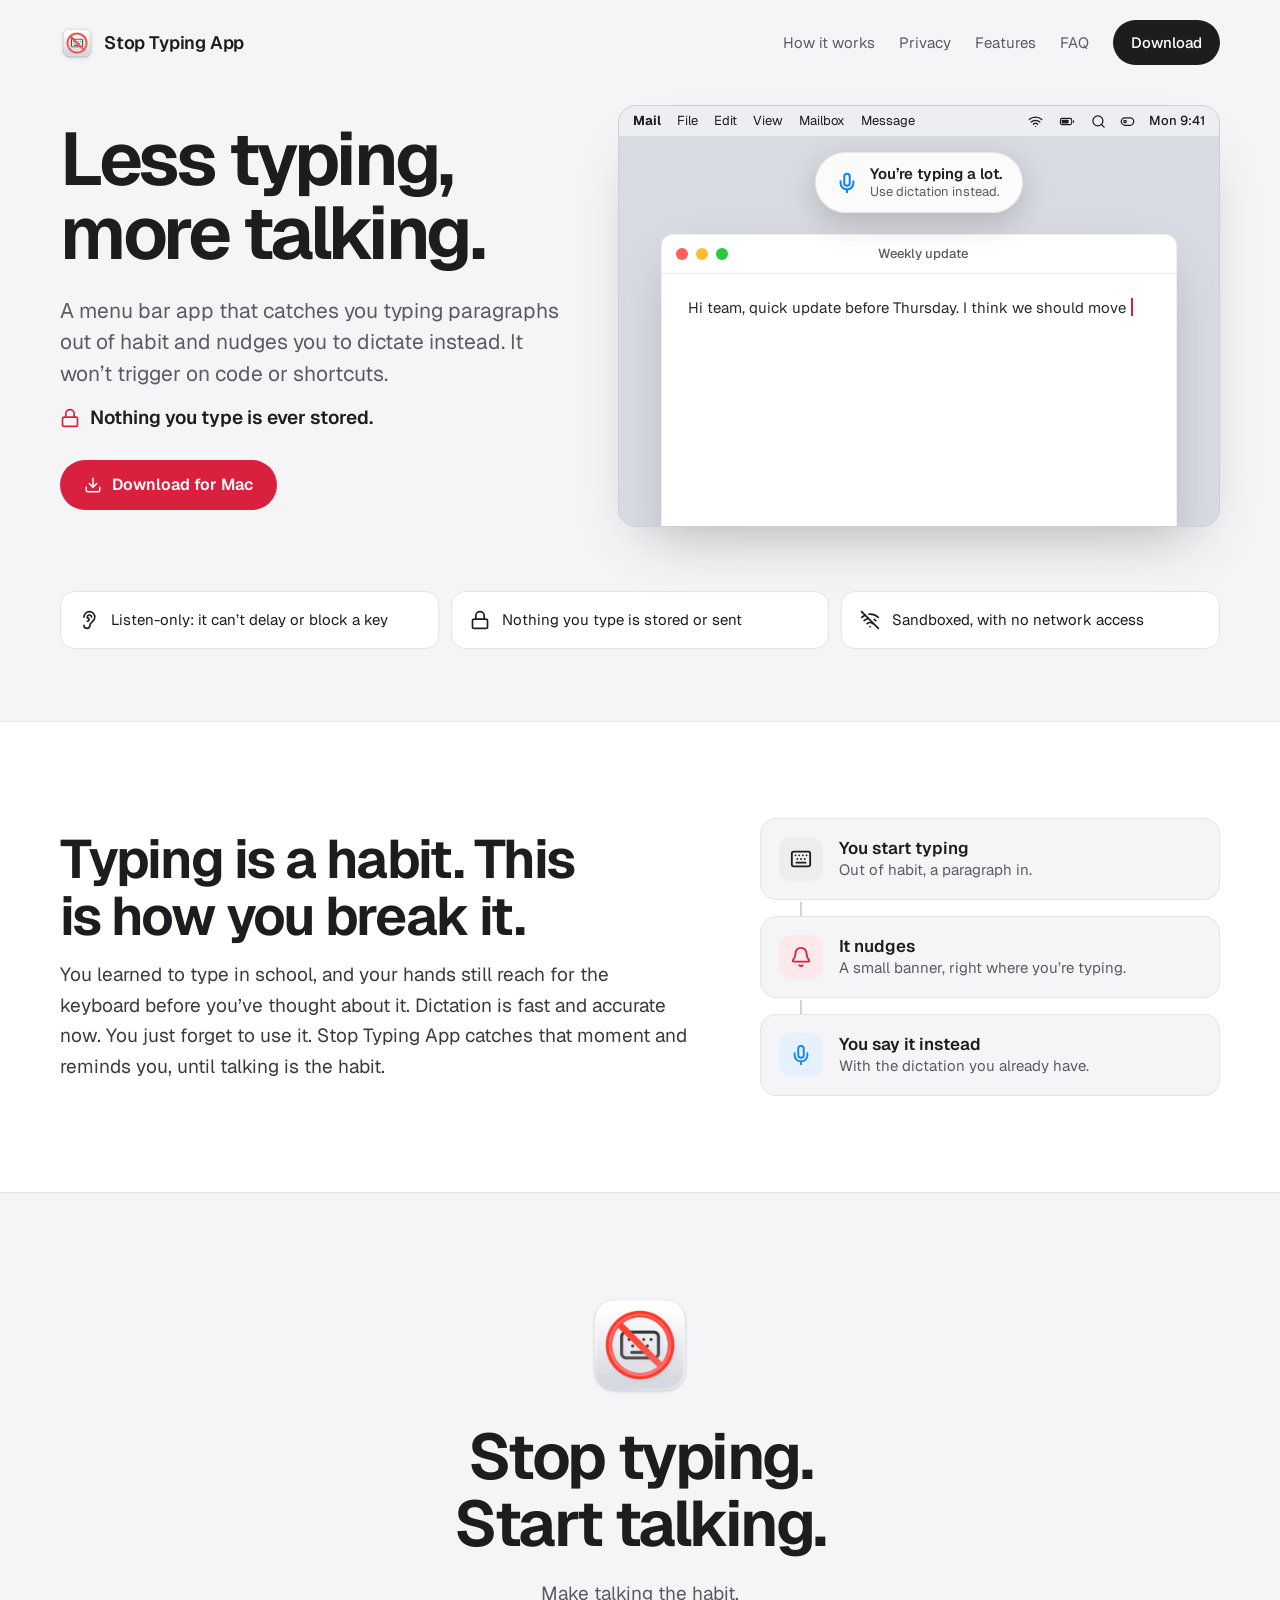
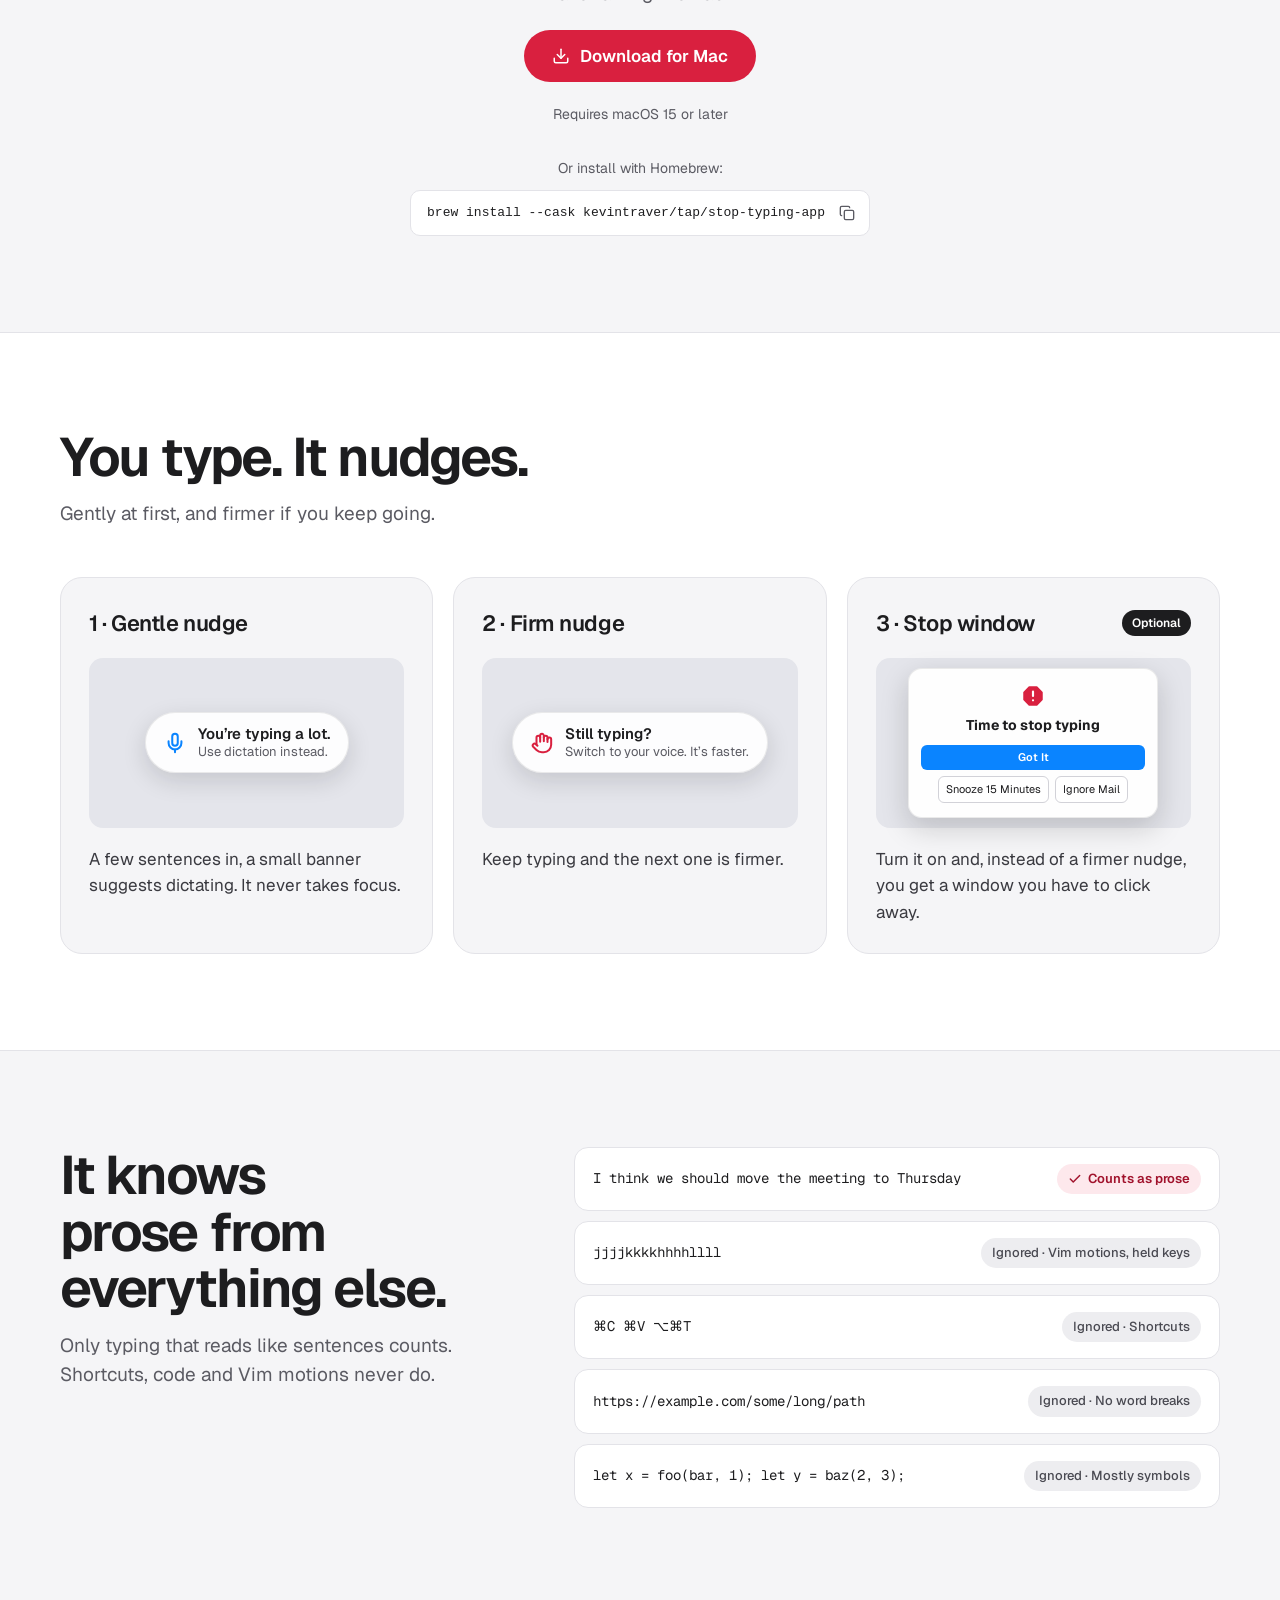
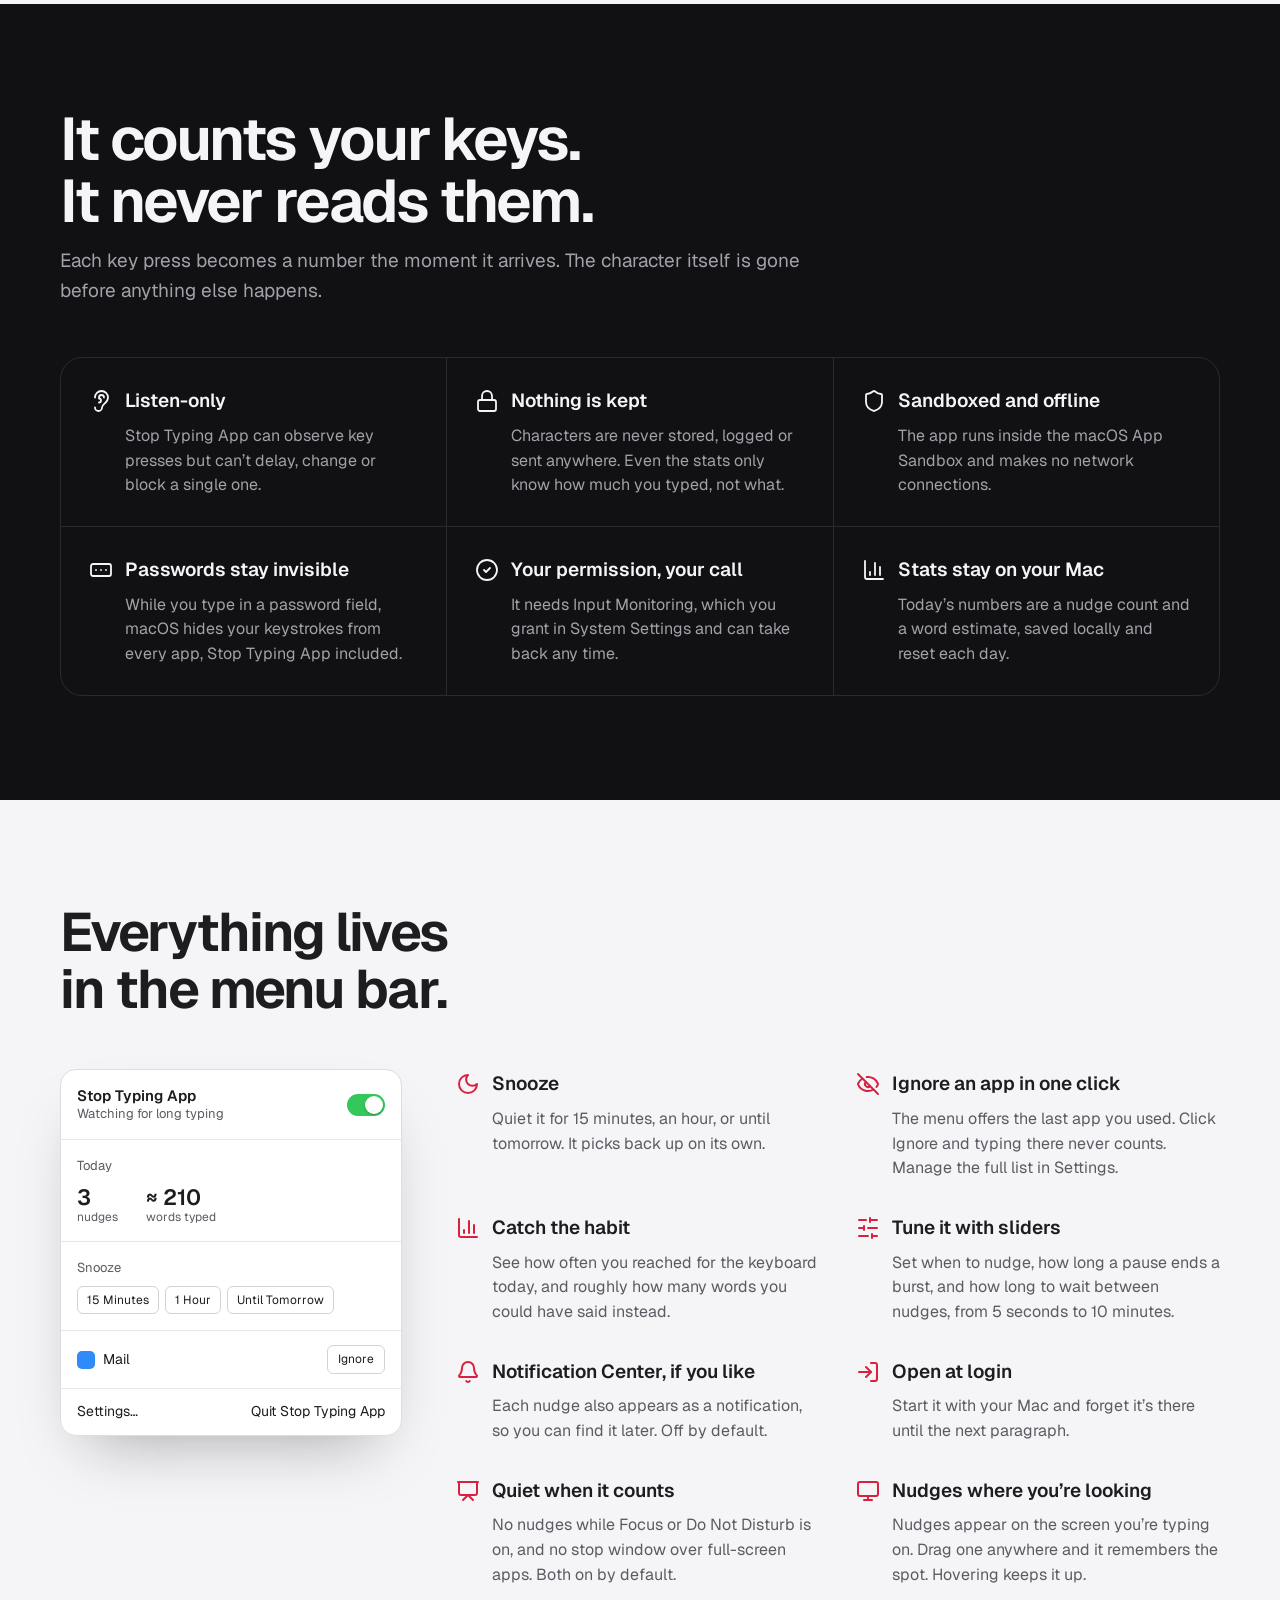
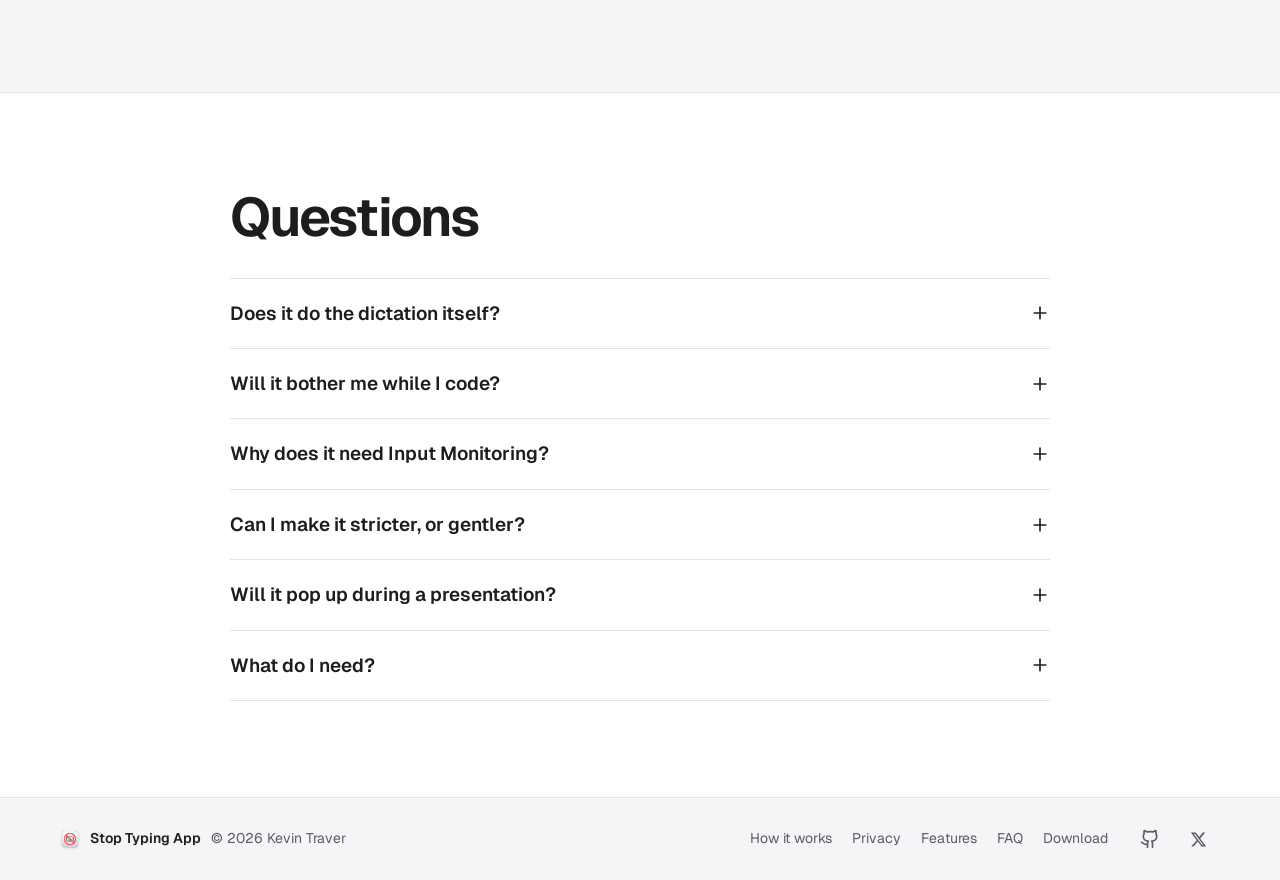
==== index.html @ 764b256e "fix: tidy the page on phones - Show only the logo and Download button in the nav on phones, instead " ====
<!doctype html>
<html lang="en">
<head>
<meta charset="utf-8">
<meta name="viewport" content="width=device-width, initial-scale=1">
<title>Stop Typing App: less typing, more talking</title>
<meta name="description" content="A Mac menu bar app that catches you typing paragraphs out of habit and nudges you to dictate instead. Nothing you type is ever stored.">
<meta name="theme-color" content="#F5F5F7">
<link rel="icon" type="image/png" href="/favicon.png">
<link rel="apple-touch-icon" href="/apple-touch-icon.png">
<meta property="og:type" content="website">
<meta property="og:title" content="Stop Typing App">
<meta property="og:description" content="Stop typing. Start talking.">
<meta name="twitter:description" content="Stop typing. Start talking.">
<meta property="og:url" content="https://www.stoptypingapp.com/">
<meta property="og:image" content="https://www.stoptypingapp.com/og-image.png">
<meta property="og:image:width" content="1200">
<meta property="og:image:height" content="630">
<meta property="og:image:alt" content="Stop Typing App: Stop typing. Start talking. A Mac menu bar app that nudges you to dictate instead.">
<meta name="twitter:card" content="summary_large_image">
<meta name="twitter:image" content="https://www.stoptypingapp.com/og-image.png">
<meta name="twitter:creator" content="@kevintraver">
<link rel="preconnect" href="https://fonts.googleapis.com">
<link rel="preconnect" href="https://fonts.gstatic.com" crossorigin="">
<link href="https://fonts.googleapis.com/css2?family=Geist:wght@400;500;600;700&amp;family=Geist+Mono:wght@400;500&amp;display=swap" rel="stylesheet">
<script>
window.va = window.va || function () { (window.vaq = window.vaq || []).push(arguments); };
</script>
<script defer src="/_vercel/insights/script.js"></script>
<script>
window.si = window.si || function () { (window.siq = window.siq || []).push(arguments); };
</script>
<script defer src="/_vercel/speed-insights/script.js"></script>
<style>
body{margin:0;background:#F5F5F7}
a{color:#1D1D1F;text-decoration:none}a:hover{color:#5B5B63}
h1,h2,h3{text-wrap:balance}
a:focus-visible,summary:focus-visible{outline:2px solid #0A84FF;outline-offset:3px;border-radius:8px}
summary{list-style:none;cursor:pointer}summary::-webkit-details-marker{display:none}
details[open] .faq-plus{transform:rotate(45deg)}
.faq-plus{transition:transform .2s ease}
@keyframes blink{0%,49%{opacity:1}50%,100%{opacity:0}}
.caret{animation:blink 1.1s step-end infinite}
.feature-list li{display:grid;grid-template-columns:24px 1fr;gap:8px 12px;align-items:center;align-content:start}.feature-list li p{grid-column:2}
.habit-steps li{position:relative}
.habit-steps li+li::before{content:"";position:absolute;left:39px;top:-15px;width:2px;height:14px;background:#D2D2D8}
@media (max-width: 600px){.nav-link,.menu-extra{display:none}}
@media (prefers-reduced-motion: reduce){.caret{animation:none}.faq-plus{transition:none}}
</style>
</head>
<body>
<div id="top" style="min-height: 100vh; background: #F5F5F7; color: #1D1D1F; font-family: 'Geist', system-ui, -apple-system, sans-serif; font-size: 17px; line-height: 1.55; -webkit-font-smoothing: antialiased">

<!-- Nav -->
<header style="max-width: 1160px; margin: 0 auto; padding: 20px 24px; display: flex; flex-wrap: wrap; align-items: center; justify-content: space-between; gap: 16px">
<a href="#top" style="display: flex; align-items: center; gap: 10px; font-weight: 600; font-size: 18px; letter-spacing: -0.01em; min-height: 44px">
<img src="/icon.png" alt="" style="width: 34px; height: 34px; filter: drop-shadow(0 0 0.5px rgba(0,0,0,0.4)) drop-shadow(0 1px 2px rgba(0,0,0,0.14))">
<span>Stop Typing App</span>
</a>
<nav aria-label="Main" style="display: flex; flex-wrap: wrap; align-items: center; gap: 4px 24px; font-size: 15px">
<a href="#how" class="nav-link" style="color: #5B5B63; padding: 10px 0">How it works</a>
<a href="#privacy" class="nav-link" style="color: #5B5B63; padding: 10px 0">Privacy</a>
<a href="#features" class="nav-link" style="color: #5B5B63; padding: 10px 0">Features</a>
<a href="#faq" class="nav-link" style="color: #5B5B63; padding: 10px 0">FAQ</a>
<a href="#download" style="background: #1D1D1F; color: #FFFFFF; padding: 11px 18px; border-radius: 999px; font-weight: 500">Download</a>
</nav>
</header>

<main>

<!-- Hero -->
<section style="max-width: 1160px; margin: 0 auto; padding: 20px 24px 40px; display: flex; flex-wrap: wrap; align-items: center; gap: 56px">
<div style="flex: 1 1 420px; min-width: 0; display: flex; flex-direction: column; gap: 24px">
<h1 style="margin: 0; font-size: clamp(46px, 5.8vw, 84px); line-height: 1; font-weight: 650; letter-spacing: -0.045em">Less typing, more talking.</h1>
<p style="margin: 0; font-size: clamp(18px, 1.7vw, 21px); line-height: 1.5; color: #5B5B63; max-width: 34em">A menu bar app that catches you typing paragraphs out of habit and nudges you to dictate instead. It won’t trigger on code or shortcuts.</p>
<p style="margin: -10px 0 0; display: flex; align-items: center; gap: 10px; font-size: clamp(17px, 1.5vw, 19px); font-weight: 600; color: #1D1D1F"><svg aria-hidden="true" width="20" height="20" viewBox="0 0 24 24" fill="none" stroke="#D9203F" stroke-width="2" stroke-linecap="round" stroke-linejoin="round" style="flex: none"><rect width="18" height="11" x="3" y="11" rx="2" ry="2"></rect><path d="M7 11V7a5 5 0 0 1 10 0v4"></path></svg>Nothing you type is ever stored.</p>
<div style="display: flex; flex-wrap: wrap; gap: 12px; padding-top: 4px">
<a href="#download" style="display: inline-flex; align-items: center; gap: 10px; min-height: 50px; padding: 0 24px; border-radius: 999px; background: #D9203F; color: #FFFFFF; font-weight: 600; font-size: 16px">
<svg aria-hidden="true" width="18" height="18" viewBox="0 0 24 24" fill="none" stroke="currentColor" stroke-width="2" stroke-linecap="round" stroke-linejoin="round"><path d="M12 15V3"></path><path d="M21 15v4a2 2 0 0 1-2 2H5a2 2 0 0 1-2-2v-4"></path><path d="m7 10 5 5 5-5"></path></svg>
Download for Mac
</a>
</div>
</div>

<figure role="img" aria-label="A Mac screen: someone is typing a long paragraph in a Mail window, and a small banner at the top of the screen says “You’re typing a lot. Use dictation instead.”" style="flex: 1 1 520px; min-width: 0; margin: 0">
<div style="position: relative; border-radius: 18px; background: #D9DBE2; border: 1px solid #CDCFD7; overflow: hidden; height: 420px; box-shadow: 0 30px 60px -30px rgba(17,17,19,0.35)">
<div style="height: 30px; background: rgba(255,255,255,0.55); display: flex; align-items: center; justify-content: space-between; gap: 16px; padding: 0 14px; color: #1D1D1F; font-size: 13px; white-space: nowrap">
<span style="display: flex; gap: 16px; min-width: 0; overflow: hidden"><span style="font-weight: 700">Mail</span><span>File</span><span>Edit</span><span class="menu-extra">View</span><span class="menu-extra">Mailbox</span><span class="menu-extra">Message</span></span>
<span style="display: flex; align-items: center; gap: 14px; flex: none">
<svg aria-hidden="true" width="15" height="15" viewBox="0 0 24 24" fill="none" stroke="currentColor" stroke-width="2" stroke-linecap="round" stroke-linejoin="round"><path d="M12 20h.01"></path><path d="M2 8.82a15 15 0 0 1 20 0"></path><path d="M5 12.859a10 10 0 0 1 14 0"></path><path d="M8.5 16.429a5 5 0 0 1 7 0"></path></svg>
<svg aria-hidden="true" width="20" height="15" viewBox="0 0 24 24" fill="none" stroke="currentColor" stroke-width="1.8" stroke-linecap="round" stroke-linejoin="round"><rect width="18" height="10" x="1.5" y="7" rx="2.5"></rect><path d="M22.5 11v2"></path><rect x="3.5" y="9" width="11" height="6" rx="1" fill="currentColor" stroke="none"></rect></svg>
<svg aria-hidden="true" width="15" height="15" viewBox="0 0 24 24" fill="none" stroke="currentColor" stroke-width="2" stroke-linecap="round" stroke-linejoin="round"><circle cx="11" cy="11" r="8"></circle><path d="m21 21-4.3-4.3"></path></svg>
<svg aria-hidden="true" width="15" height="15" viewBox="0 0 24 24" fill="none" stroke="currentColor" stroke-width="2" stroke-linecap="round" stroke-linejoin="round"><rect width="20" height="12" x="2" y="6" rx="6"></rect><circle cx="8" cy="12" r="2"></circle></svg>
<span style="font-weight: 500">Mon 9:41</span>
</span>
</div>

<div id="demo-nudge" style="position: absolute; top: 46px; left: 50%; transform: translateX(-50%); transition: opacity .35s ease, transform .35s cubic-bezier(.2,.9,.3,1.2); z-index: 2; display: flex; align-items: center; gap: 12px; padding: 12px 20px; border-radius: 999px; background: rgba(255,255,255,0.88); border: 1px solid rgba(0,0,0,0.08); box-shadow: 0 10px 30px rgba(17,17,19,0.18); white-space: nowrap">
<svg aria-hidden="true" width="22" height="22" viewBox="0 0 24 24" fill="none" stroke="#0A84FF" stroke-width="2.2" stroke-linecap="round" stroke-linejoin="round"><path d="M12 19v3"></path><path d="M19 10v2a7 7 0 0 1-14 0v-2"></path><rect x="9" y="2" width="6" height="13" rx="3"></rect></svg>
<span style="display: flex; flex-direction: column; line-height: 1.25">
<span style="font-weight: 600; font-size: 15px">You’re typing a lot.</span>
<span style="font-size: 13px; color: #5B5B63">Use dictation instead.</span>
</span>
</div>

<div id="demo-nudge-firm" style="position: absolute; top: 46px; left: 50%; transform: translateX(-50%); opacity: 0; transition: opacity .35s ease, transform .35s cubic-bezier(.2,.9,.3,1.2); z-index: 2; display: flex; align-items: center; gap: 12px; padding: 12px 20px; border-radius: 999px; background: rgba(255,255,255,0.88); border: 1px solid rgba(0,0,0,0.08); box-shadow: 0 10px 30px rgba(17,17,19,0.18); white-space: nowrap">
<svg aria-hidden="true" width="22" height="22" viewBox="0 0 24 24" fill="none" stroke="#D9203F" stroke-width="2.2" stroke-linecap="round" stroke-linejoin="round"><path d="M18 11V6a2 2 0 0 0-2-2a2 2 0 0 0-2 2"></path><path d="M14 10V4a2 2 0 0 0-2-2a2 2 0 0 0-2 2v2"></path><path d="M10 10.5V6a2 2 0 0 0-2-2a2 2 0 0 0-2 2v8"></path><path d="M18 8a2 2 0 1 1 4 0v6a8 8 0 0 1-8 8h-2c-2.8 0-4.5-.86-5.99-2.34l-3.6-3.6a2 2 0 0 1 2.83-2.82L7 15"></path></svg>
<span style="display: flex; flex-direction: column; line-height: 1.25">
<span style="font-weight: 600; font-size: 15px">Still typing?</span>
<span style="font-size: 13px; color: #5B5B63">Switch to your voice. It’s faster.</span>
</span>
</div>

<div style="position: absolute; left: 7%; right: 7%; top: 128px; bottom: -24px; background: #FFFFFF; border-radius: 12px; box-shadow: 0 20px 50px -20px rgba(17,17,19,0.35); border: 1px solid rgba(0,0,0,0.06)">
<div style="height: 38px; display: flex; align-items: center; gap: 8px; padding: 0 14px; border-bottom: 1px solid #EDEDF0">
<span style="width: 12px; height: 12px; border-radius: 50%; background: #FF5F57"></span>
<span style="width: 12px; height: 12px; border-radius: 50%; background: #FEBC2E"></span>
<span style="width: 12px; height: 12px; border-radius: 50%; background: #28C840"></span>
<span style="flex: 1; text-align: center; font-size: 13px; font-weight: 500; color: #5B5B63; margin-right: 52px">Weekly update</span>
</div>
<p style="margin: 0; padding: clamp(16px, 4vw, 22px) clamp(18px, 5vw, 26px); font-size: clamp(13px, 3.4vw, 15px); line-height: 1.65; color: #2A2A2E"><span id="demo-text">Hi team, quick update before Thursday. I think we should move the planning meeting to the afternoon so everyone in Berlin can join, and I’d like us to spend the first half hour walking through the launch checklist together. If that time doesn’t work for you, just reply here and I’ll find another slot.</span><span id="demo-caret" class="caret" style="display: inline-block; width: 2px; height: 18px; background: #D9203F; vertical-align: -3px; margin-left: 1px"></span></p>
</div>
</div>
</figure>
</section>

<!-- Trust strip -->
<section aria-label="At a glance" style="max-width: 1160px; margin: 0 auto; padding: 24px 24px 72px">
<ul style="list-style: none; margin: 0; padding: 0; display: grid; grid-template-columns: repeat(auto-fit, minmax(240px, 1fr)); gap: 12px">
<li style="display: flex; align-items: center; gap: 12px; padding: 16px 18px; background: #FFFFFF; border: 1px solid #E3E3E8; border-radius: 14px; font-size: 15px">
<svg aria-hidden="true" width="20" height="20" viewBox="0 0 24 24" fill="none" stroke="#1D1D1F" stroke-width="2" stroke-linecap="round" stroke-linejoin="round"><path d="M6 8.5a6.5 6.5 0 1 1 13 0c0 6-6 6-6 10a3.5 3.5 0 1 1-7 0"></path><path d="M15 8.5a2.5 2.5 0 0 0-5 0v1a2 2 0 1 1 0 4"></path></svg>
Listen-only: it can’t delay or block a key
</li>
<li style="display: flex; align-items: center; gap: 12px; padding: 16px 18px; background: #FFFFFF; border: 1px solid #E3E3E8; border-radius: 14px; font-size: 15px">
<svg aria-hidden="true" width="20" height="20" viewBox="0 0 24 24" fill="none" stroke="#1D1D1F" stroke-width="2" stroke-linecap="round" stroke-linejoin="round"><rect width="18" height="11" x="3" y="11" rx="2" ry="2"></rect><path d="M7 11V7a5 5 0 0 1 10 0v4"></path></svg>
Nothing you type is stored or sent
</li>
<li style="display: flex; align-items: center; gap: 12px; padding: 16px 18px; background: #FFFFFF; border: 1px solid #E3E3E8; border-radius: 14px; font-size: 15px">
<svg aria-hidden="true" width="20" height="20" viewBox="0 0 24 24" fill="none" stroke="#1D1D1F" stroke-width="2" stroke-linecap="round" stroke-linejoin="round"><path d="M12 20h.01"></path><path d="M8.5 16.429a5 5 0 0 1 7 0"></path><path d="M5 12.859a10 10 0 0 1 5.17-2.69"></path><path d="M19 12.859a10 10 0 0 0-2.007-1.523"></path><path d="M2 8.82a15 15 0 0 1 4.177-2.643"></path><path d="M22 8.82a15 15 0 0 0-11.288-3.764"></path><path d="m2 2 20 20"></path></svg>
Sandboxed, with no network access
</li>
</ul>
</section>

<!-- Why -->
<section aria-labelledby="why-title" style="background: #FFFFFF; border-top: 1px solid #E3E3E8; border-bottom: 1px solid #E3E3E8">
<div style="max-width: 1160px; margin: 0 auto; padding: clamp(64px, 10vw, 96px) 24px; display: flex; flex-wrap: wrap; align-items: center; gap: 48px 72px">
<div style="flex: 1 1 420px; min-width: 0; display: flex; flex-direction: column; gap: 16px">
<h2 id="why-title" style="margin: 0; font-size: clamp(34px, 4.4vw, 54px); line-height: 1.05; font-weight: 650; letter-spacing: -0.035em">Typing is a habit. This is how you break it.</h2>
<p style="margin: 0; font-size: 19px; line-height: 1.6; color: #3A3A40">You learned to type in school, and your hands still reach for the keyboard before you’ve thought about it. Dictation is fast and accurate now. You just forget to use it. Stop Typing App catches that moment and reminds you, until talking is the habit.</p>
</div>
<ol class="habit-steps" style="flex: 1 1 360px; min-width: 0; max-width: 460px; list-style: none; margin: 0; padding: 0; display: flex; flex-direction: column; gap: 16px">
<li style="display: flex; align-items: center; gap: 16px; padding: 18px; background: #F5F5F7; border: 1px solid #E3E3E8; border-radius: 16px">
<span style="flex: none; width: 44px; height: 44px; border-radius: 12px; background: #EDEDF0; display: flex; align-items: center; justify-content: center"><svg aria-hidden="true" width="22" height="22" viewBox="0 0 24 24" fill="none" stroke="#1D1D1F" stroke-width="2" stroke-linecap="round" stroke-linejoin="round"><rect width="20" height="16" x="2" y="4" rx="2"></rect><path d="M6 8h.01"></path><path d="M10 8h.01"></path><path d="M14 8h.01"></path><path d="M18 8h.01"></path><path d="M8 12h.01"></path><path d="M12 12h.01"></path><path d="M16 12h.01"></path><path d="M7 16h10"></path></svg></span>
<span style="display: flex; flex-direction: column; line-height: 1.35"><span style="font-weight: 600; font-size: 17px">You start typing</span><span style="font-size: 15px; color: #5B5B63">Out of habit, a paragraph in.</span></span>
</li>
<li style="display: flex; align-items: center; gap: 16px; padding: 18px; background: #F5F5F7; border: 1px solid #E3E3E8; border-radius: 16px">
<span style="flex: none; width: 44px; height: 44px; border-radius: 12px; background: #FDE8EC; display: flex; align-items: center; justify-content: center"><svg aria-hidden="true" width="22" height="22" viewBox="0 0 24 24" fill="none" stroke="#D9203F" stroke-width="2" stroke-linecap="round" stroke-linejoin="round"><path d="M10.268 21a2 2 0 0 0 3.464 0"></path><path d="M3.262 15.326A1 1 0 0 0 4 17h16a1 1 0 0 0 .74-1.673C19.41 13.956 18 12.499 18 8A6 6 0 0 0 6 8c0 4.499-1.411 5.956-2.738 7.326"></path></svg></span>
<span style="display: flex; flex-direction: column; line-height: 1.35"><span style="font-weight: 600; font-size: 17px">It nudges</span><span style="font-size: 15px; color: #5B5B63">A small banner, right where you’re typing.</span></span>
</li>
<li style="display: flex; align-items: center; gap: 16px; padding: 18px; background: #F5F5F7; border: 1px solid #E3E3E8; border-radius: 16px">
<span style="flex: none; width: 44px; height: 44px; border-radius: 12px; background: #E5F1FF; display: flex; align-items: center; justify-content: center"><svg aria-hidden="true" width="22" height="22" viewBox="0 0 24 24" fill="none" stroke="#0A84FF" stroke-width="2" stroke-linecap="round" stroke-linejoin="round"><path d="M12 19v3"></path><path d="M19 10v2a7 7 0 0 1-14 0v-2"></path><rect x="9" y="2" width="6" height="13" rx="3"></rect></svg></span>
<span style="display: flex; flex-direction: column; line-height: 1.35"><span style="font-weight: 600; font-size: 17px">You say it instead</span><span style="font-size: 15px; color: #5B5B63">With the dictation you already have.</span></span>
</li>
</ol>
</div>
</section>

<!-- Download -->
<section id="download" style="max-width: 1160px; margin: 0 auto; padding: clamp(64px, 10vw, 96px) 24px; display: flex; flex-direction: column; align-items: center; gap: 22px; text-align: center">
<img src="/icon.png" alt="Stop Typing App icon" style="width: 112px; height: 112px">
<h2 style="margin: 0; font-size: clamp(40px, 5vw, 64px); line-height: 1.05; font-weight: 650; letter-spacing: -0.04em">Stop typing.<br>Start talking.</h2>
<p style="margin: 0; font-size: 19px; color: #5B5B63">Make talking the habit.</p>
<a href="https://github.com/kevintraver/stop-typing-app/releases/latest/download/StopTypingApp-latest.dmg" style="display: inline-flex; align-items: center; gap: 10px; min-height: 52px; padding: 0 28px; border-radius: 999px; background: #D9203F; color: #FFFFFF; font-weight: 600; font-size: 17px">
<svg aria-hidden="true" width="18" height="18" viewBox="0 0 24 24" fill="none" stroke="currentColor" stroke-width="2" stroke-linecap="round" stroke-linejoin="round"><path d="M12 15V3"></path><path d="M21 15v4a2 2 0 0 1-2 2H5a2 2 0 0 1-2-2v-4"></path><path d="m7 10 5 5 5-5"></path></svg>
Download for Mac
</a>
<p style="margin: 0; font-size: 14px; color: #5B5B63">Requires macOS 15 or later</p>
<div style="display: flex; flex-direction: column; align-items: center; gap: 10px; padding-top: 10px; max-width: 100%">
<p style="margin: 0; font-size: 14px; color: #5B5B63">Or install with Homebrew:</p>
<div style="display: inline-flex; align-items: center; gap: 4px; max-width: 100%; padding: 4px 4px 4px 16px; border: 1px solid #E3E3E8; border-radius: 10px; background: #FFFFFF">
<code id="brew-command" style="font-family: ui-monospace, SFMono-Regular, Menlo, monospace; font-size: 13px; color: #1D1D1F; text-align: left; user-select: all; overflow-wrap: anywhere">brew install --cask kevintraver/tap/stop-typing-app</code>
<button type="button" id="brew-copy" aria-label="Copy Homebrew command" style="flex: none; display: inline-flex; align-items: center; justify-content: center; width: 36px; height: 36px; border: 0; border-radius: 7px; background: transparent; color: #5B5B63; cursor: pointer">
<svg data-icon="copy" aria-hidden="true" width="16" height="16" viewBox="0 0 24 24" fill="none" stroke="currentColor" stroke-width="2" stroke-linecap="round" stroke-linejoin="round"><rect width="14" height="14" x="8" y="8" rx="2" ry="2"></rect><path d="M4 16c-1.1 0-2-.9-2-2V4c0-1.1.9-2 2-2h10c1.1 0 2 .9 2 2"></path></svg>
<svg data-icon="check" aria-hidden="true" width="16" height="16" viewBox="0 0 24 24" fill="none" stroke="#1F9D55" stroke-width="2.5" stroke-linecap="round" stroke-linejoin="round" style="display: none"><path d="M20 6 9 17l-5-5"></path></svg>
</button>
</div>
</div>
</section>

<!-- How it works -->
<section id="how" style="background: #FFFFFF; border-top: 1px solid #E3E3E8; border-bottom: 1px solid #E3E3E8">
<div style="max-width: 1160px; margin: 0 auto; padding: clamp(64px, 10vw, 96px) 24px; display: flex; flex-direction: column; gap: 48px">
<div style="display: flex; flex-direction: column; gap: 14px; max-width: 720px">
<h2 style="margin: 0; font-size: clamp(34px, 4.4vw, 54px); line-height: 1.05; font-weight: 650; letter-spacing: -0.035em">You type. It nudges.</h2>
<p style="margin: 0; font-size: 19px; color: #5B5B63">Gently at first, and firmer if you keep going.</p>
</div>

<ol style="list-style: none; margin: 0; padding: 0; display: grid; grid-template-columns: repeat(auto-fit, minmax(300px, 1fr)); gap: 20px">
<li style="display: flex; flex-direction: column; gap: 18px; padding: 28px; border-radius: 22px; background: #F5F5F7; border: 1px solid #E3E3E8">
<div style="display: flex; align-items: baseline; justify-content: space-between; gap: 8px">
<h3 style="margin: 0; font-size: 22px; font-weight: 600; letter-spacing: -0.02em">1 · Gentle nudge</h3>
</div>
<div aria-hidden="true" style="height: 170px; border-radius: 14px; background: #E4E5EB; display: flex; align-items: center; justify-content: center; padding: 0 12px">
<div style="display: flex; align-items: center; gap: 12px; padding: 12px 18px; border-radius: 999px; background: rgba(255,255,255,0.92); border: 1px solid rgba(0,0,0,0.08); box-shadow: 0 8px 24px rgba(17,17,19,0.14); white-space: nowrap">
<svg width="22" height="22" viewBox="0 0 24 24" fill="none" stroke="#0A84FF" stroke-width="2.2" stroke-linecap="round" stroke-linejoin="round"><path d="M12 19v3"></path><path d="M19 10v2a7 7 0 0 1-14 0v-2"></path><rect x="9" y="2" width="6" height="13" rx="3"></rect></svg>
<span style="display: flex; flex-direction: column; line-height: 1.25"><span style="font-weight: 600; font-size: 15px">You’re typing a lot.</span><span style="font-size: 13px; color: #5B5B63">Use dictation instead.</span></span>
</div>
</div>
<p style="margin: 0; color: #3A3A40">A few sentences in, a small banner suggests dictating. It never takes focus.</p>
</li>

<li style="display: flex; flex-direction: column; gap: 18px; padding: 28px; border-radius: 22px; background: #F5F5F7; border: 1px solid #E3E3E8">
<h3 style="margin: 0; font-size: 22px; font-weight: 600; letter-spacing: -0.02em">2 · Firm nudge</h3>
<div aria-hidden="true" style="height: 170px; border-radius: 14px; background: #E4E5EB; display: flex; align-items: center; justify-content: center; padding: 0 12px">
<div style="display: flex; align-items: center; gap: 12px; padding: 12px 18px; border-radius: 999px; background: rgba(255,255,255,0.92); border: 1px solid rgba(0,0,0,0.08); box-shadow: 0 8px 24px rgba(17,17,19,0.14); white-space: nowrap">
<svg width="22" height="22" viewBox="0 0 24 24" fill="none" stroke="#D9203F" stroke-width="2.2" stroke-linecap="round" stroke-linejoin="round"><path d="M18 11V6a2 2 0 0 0-2-2a2 2 0 0 0-2 2"></path><path d="M14 10V4a2 2 0 0 0-2-2a2 2 0 0 0-2 2v2"></path><path d="M10 10.5V6a2 2 0 0 0-2-2a2 2 0 0 0-2 2v8"></path><path d="M18 8a2 2 0 1 1 4 0v6a8 8 0 0 1-8 8h-2c-2.8 0-4.5-.86-5.99-2.34l-3.6-3.6a2 2 0 0 1 2.83-2.82L7 15"></path></svg>
<span style="display: flex; flex-direction: column; line-height: 1.25"><span style="font-weight: 600; font-size: 15px">Still typing?</span><span style="font-size: 13px; color: #5B5B63">Switch to your voice. It’s faster.</span></span>
</div>
</div>
<p style="margin: 0; color: #3A3A40">Keep typing and the next one is firmer.</p>
</li>

<li style="display: flex; flex-direction: column; gap: 18px; padding: 28px; border-radius: 22px; background: #F5F5F7; border: 1px solid #E3E3E8">
<div style="display: flex; align-items: center; justify-content: space-between; gap: 8px; flex-wrap: wrap">
<h3 style="margin: 0; font-size: 22px; font-weight: 600; letter-spacing: -0.02em">3 · Stop window</h3>
<span style="font-size: 12px; font-weight: 600; padding: 4px 10px; border-radius: 999px; background: #1D1D1F; color: #FFFFFF">Optional</span>
</div>
<div aria-hidden="true" style="height: 170px; border-radius: 14px; background: #E4E5EB; display: flex; align-items: center; justify-content: center; padding: 0 12px">
<div style="width: 100%; max-width: 250px; box-sizing: border-box; display: flex; flex-direction: column; align-items: center; gap: 6px; padding: 14px 12px; border-radius: 14px; background: rgba(255,255,255,0.94); border: 1px solid rgba(0,0,0,0.08); box-shadow: 0 10px 28px rgba(17,17,19,0.18); text-align: center">
<svg width="26" height="26" viewBox="0 0 24 24" fill="#D9203F" stroke="#FFFFFF" stroke-width="2" stroke-linecap="round" stroke-linejoin="round"><path d="M15.312 2a2 2 0 0 1 1.414.586l4.688 4.688A2 2 0 0 1 22 8.688v6.624a2 2 0 0 1-.586 1.414l-4.688 4.688a2 2 0 0 1-1.414.586H8.688a2 2 0 0 1-1.414-.586l-4.688-4.688A2 2 0 0 1 2 15.312V8.688a2 2 0 0 1 .586-1.414l4.688-4.688A2 2 0 0 1 8.688 2z"></path><path d="M12 8v4"></path><path d="M12 16h.01"></path></svg>
<span style="font-weight: 700; font-size: 14px">Time to stop typing</span>
<span style="align-self: stretch; font-size: 11px; padding: 4px 10px; border-radius: 6px; background: #0A84FF; color: #FFFFFF; font-weight: 600; margin-top: 2px">Got It</span>
<span style="display: flex; flex-wrap: wrap; justify-content: center; gap: 6px">
<span style="font-size: 11px; padding: 4px 7px; border-radius: 6px; background: #FFFFFF; border: 1px solid #D2D2D8">Snooze 15 Minutes</span>
<span style="font-size: 11px; padding: 4px 7px; border-radius: 6px; background: #FFFFFF; border: 1px solid #D2D2D8">Ignore Mail</span>
</span>
</div>
</div>
<p style="margin: 0; color: #3A3A40">Turn it on and, instead of a firmer nudge, you get a window you have to click away.</p>
</li>
</ol>
</div>
</section>

<!-- Detection -->
<section aria-labelledby="detection-title" style="max-width: 1160px; margin: 0 auto; padding: clamp(64px, 10vw, 96px) 24px; display: flex; flex-wrap: wrap; gap: 48px; align-items: flex-start">
<div style="flex: 1 1 340px; min-width: 0; display: flex; flex-direction: column; gap: 14px">
<h2 id="detection-title" style="margin: 0; font-size: clamp(34px, 4.4vw, 54px); line-height: 1.05; font-weight: 650; letter-spacing: -0.035em">It knows prose from everything else.</h2>
<p style="margin: 0; font-size: 19px; color: #5B5B63">Only typing that reads like sentences counts. Shortcuts, code and Vim motions never do.</p>
</div>

<ul aria-label="Examples of what counts" style="flex: 1 1 520px; min-width: 0; list-style: none; margin: 0; padding: 0; display: flex; flex-direction: column; gap: 10px">
<li style="display: flex; flex-wrap: wrap; align-items: center; justify-content: space-between; gap: 10px 16px; padding: 16px 18px; background: #FFFFFF; border: 1px solid #E3E3E8; border-radius: 14px">
<code style="font-family: 'Geist Mono', ui-monospace, monospace; font-size: 14px; color: #1D1D1F; overflow-wrap: anywhere">I think we should move the meeting to Thursday</code>
<span style="display: inline-flex; align-items: center; gap: 6px; font-size: 13px; font-weight: 600; padding: 5px 11px; border-radius: 999px; background: #FDE8EC; color: #A1122C; white-space: nowrap">
<svg aria-hidden="true" width="14" height="14" viewBox="0 0 24 24" fill="none" stroke="currentColor" stroke-width="2.5" stroke-linecap="round" stroke-linejoin="round"><path d="M20 6 9 17l-5-5"></path></svg>Counts as prose</span>
</li>
<li style="display: flex; flex-wrap: wrap; align-items: center; justify-content: space-between; gap: 10px 16px; padding: 16px 18px; background: #FFFFFF; border: 1px solid #E3E3E8; border-radius: 14px">
<code style="font-family: 'Geist Mono', ui-monospace, monospace; font-size: 14px; color: #1D1D1F; overflow-wrap: anywhere">jjjjkkkkhhhhllll</code>
<span style="font-size: 13px; font-weight: 500; padding: 5px 11px; border-radius: 999px; background: #EDEDF0; color: #4A4A52; white-space: nowrap">Ignored · Vim motions, held keys</span>
</li>
<li style="display: flex; flex-wrap: wrap; align-items: center; justify-content: space-between; gap: 10px 16px; padding: 16px 18px; background: #FFFFFF; border: 1px solid #E3E3E8; border-radius: 14px">
<code style="font-family: 'Geist Mono', ui-monospace, monospace; font-size: 14px; color: #1D1D1F">⌘C  ⌘V  ⌥⌘T</code>
<span style="font-size: 13px; font-weight: 500; padding: 5px 11px; border-radius: 999px; background: #EDEDF0; color: #4A4A52; white-space: nowrap">Ignored · Shortcuts</span>
</li>
<li style="display: flex; flex-wrap: wrap; align-items: center; justify-content: space-between; gap: 10px 16px; padding: 16px 18px; background: #FFFFFF; border: 1px solid #E3E3E8; border-radius: 14px">
<code style="font-family: 'Geist Mono', ui-monospace, monospace; font-size: 14px; color: #1D1D1F; overflow-wrap: anywhere">https://example.com/some/long/path</code>
<span style="font-size: 13px; font-weight: 500; padding: 5px 11px; border-radius: 999px; background: #EDEDF0; color: #4A4A52; white-space: nowrap">Ignored · No word breaks</span>
</li>
<li style="display: flex; flex-wrap: wrap; align-items: center; justify-content: space-between; gap: 10px 16px; padding: 16px 18px; background: #FFFFFF; border: 1px solid #E3E3E8; border-radius: 14px">
<code style="font-family: 'Geist Mono', ui-monospace, monospace; font-size: 14px; color: #1D1D1F; overflow-wrap: anywhere">let x = foo(bar, 1); let y = baz(2, 3);</code>
<span style="font-size: 13px; font-weight: 500; padding: 5px 11px; border-radius: 999px; background: #EDEDF0; color: #4A4A52; white-space: nowrap">Ignored · Mostly symbols</span>
</li>
</ul>
</section>

<!-- Privacy -->
<section id="privacy" style="background: #111113; color: #F5F5F7">
<div style="max-width: 1160px; margin: 0 auto; padding: clamp(64px, 10vw, 104px) 24px; display: flex; flex-direction: column; gap: 52px">
<div style="display: flex; flex-direction: column; gap: 14px; max-width: 760px">
<h2 style="margin: 0; font-size: clamp(34px, 4.8vw, 60px); line-height: 1.04; font-weight: 650; letter-spacing: -0.035em">It counts your keys. It never reads them.</h2>
<p style="margin: 0; font-size: 19px; color: #A1A1AA">Each key press becomes a number the moment it arrives. The character itself is gone before anything else happens.</p>
</div>
<ul class="feature-list" style="list-style: none; margin: 0; padding: 0; display: grid; grid-template-columns: repeat(auto-fit, minmax(300px, 1fr)); gap: 1px; background: #2A2A2E; border: 1px solid #2A2A2E; border-radius: 22px; overflow: hidden">
<li style="background: #111113; padding: 28px">
<svg aria-hidden="true" width="24" height="24" viewBox="0 0 24 24" fill="none" stroke="#F5F5F7" stroke-width="1.8" stroke-linecap="round" stroke-linejoin="round"><path d="M6 8.5a6.5 6.5 0 1 1 13 0c0 6-6 6-6 10a3.5 3.5 0 1 1-7 0"></path><path d="M15 8.5a2.5 2.5 0 0 0-5 0v1a2 2 0 1 1 0 4"></path></svg>
<h3 style="margin: 0; font-size: 19px; font-weight: 600">Listen-only</h3>
<p style="margin: 0; color: #A1A1AA; font-size: 16px">Stop Typing App can observe key presses but can’t delay, change or block a single one.</p>
</li>
<li style="background: #111113; padding: 28px">
<svg aria-hidden="true" width="24" height="24" viewBox="0 0 24 24" fill="none" stroke="#F5F5F7" stroke-width="1.8" stroke-linecap="round" stroke-linejoin="round"><rect width="18" height="11" x="3" y="11" rx="2" ry="2"></rect><path d="M7 11V7a5 5 0 0 1 10 0v4"></path></svg>
<h3 style="margin: 0; font-size: 19px; font-weight: 600">Nothing is kept</h3>
<p style="margin: 0; color: #A1A1AA; font-size: 16px">Characters are never stored, logged or sent anywhere. Even the stats only know how much you typed, not what.</p>
</li>
<li style="background: #111113; padding: 28px">
<svg aria-hidden="true" width="24" height="24" viewBox="0 0 24 24" fill="none" stroke="#F5F5F7" stroke-width="1.8" stroke-linecap="round" stroke-linejoin="round"><path d="M20 13c0 5-3.5 7.5-7.66 8.95a1 1 0 0 1-.67-.01C7.5 20.5 4 18 4 13V6a1 1 0 0 1 1-1c2 0 4.5-1.2 6.24-2.72a1.17 1.17 0 0 1 1.52 0C14.51 3.81 17 5 19 5a1 1 0 0 1 1 1z"></path></svg>
<h3 style="margin: 0; font-size: 19px; font-weight: 600">Sandboxed and offline</h3>
<p style="margin: 0; color: #A1A1AA; font-size: 16px">The app runs inside the macOS App Sandbox and makes no network connections.</p>
</li>
<li style="background: #111113; padding: 28px">
<svg aria-hidden="true" width="24" height="24" viewBox="0 0 24 24" fill="none" stroke="#F5F5F7" stroke-width="1.8" stroke-linecap="round" stroke-linejoin="round"><rect width="20" height="12" x="2" y="6" rx="2"></rect><path d="M12 12h.01"></path><path d="M17 12h.01"></path><path d="M7 12h.01"></path></svg>
<h3 style="margin: 0; font-size: 19px; font-weight: 600">Passwords stay invisible</h3>
<p style="margin: 0; color: #A1A1AA; font-size: 16px">While you type in a password field, macOS hides your keystrokes from every app, Stop Typing App included.</p>
</li>
<li style="background: #111113; padding: 28px">
<svg aria-hidden="true" width="24" height="24" viewBox="0 0 24 24" fill="none" stroke="#F5F5F7" stroke-width="1.8" stroke-linecap="round" stroke-linejoin="round"><circle cx="12" cy="12" r="10"></circle><path d="m9 12 2 2 4-4"></path></svg>
<h3 style="margin: 0; font-size: 19px; font-weight: 600">Your permission, your call</h3>
<p style="margin: 0; color: #A1A1AA; font-size: 16px">It needs Input Monitoring, which you grant in System Settings and can take back any time.</p>
</li>
<li style="background: #111113; padding: 28px">
<svg aria-hidden="true" width="24" height="24" viewBox="0 0 24 24" fill="none" stroke="#F5F5F7" stroke-width="1.8" stroke-linecap="round" stroke-linejoin="round"><path d="M3 3v16a2 2 0 0 0 2 2h16"></path><path d="M18 17V9"></path><path d="M13 17V5"></path><path d="M8 17v-3"></path></svg>
<h3 style="margin: 0; font-size: 19px; font-weight: 600">Stats stay on your Mac</h3>
<p style="margin: 0; color: #A1A1AA; font-size: 16px">Today’s numbers are a nudge count and a word estimate, saved locally and reset each day.</p>
</li>
</ul>
</div>
</section>

<!-- Features -->
<section id="features" style="max-width: 1160px; margin: 0 auto; padding: clamp(64px, 10vw, 104px) 24px; display: flex; flex-direction: column; gap: 52px">
<div style="display: flex; flex-direction: column; gap: 14px; max-width: 720px">
<h2 style="margin: 0; font-size: clamp(34px, 4.4vw, 54px); line-height: 1.05; font-weight: 650; letter-spacing: -0.035em">Everything lives in the menu bar.</h2>
</div>

<div style="display: flex; flex-wrap: wrap; gap: 56px; align-items: flex-start">
<figure role="img" aria-label="The Stop Typing App menu: a switch to watch for long typing, today’s stats, snooze buttons, an Ignore button for the last app you used, and links to Settings and Quit." style="flex: 0 1 340px; min-width: 0; margin: 0 auto">
<div style="width: 100%; max-width: 340px; background: rgba(255,255,255,0.96); border: 1px solid #DCDCE2; border-radius: 16px; box-shadow: 0 30px 60px -28px rgba(17,17,19,0.35); font-size: 14px; overflow: hidden">
<div style="display: flex; align-items: center; justify-content: space-between; gap: 12px; padding: 16px">
<span style="display: flex; flex-direction: column; line-height: 1.3"><span style="font-weight: 600; font-size: 15px">Stop Typing App</span><span style="color: #5B5B63; font-size: 13px">Watching for long typing</span></span>
<span style="width: 38px; height: 22px; border-radius: 999px; background: #34C759; position: relative; flex: none"><span style="position: absolute; top: 2px; right: 2px; width: 18px; height: 18px; border-radius: 50%; background: #FFFFFF; box-shadow: 0 1px 2px rgba(0,0,0,0.25)"></span></span>
</div>
<div style="height: 1px; background: #E6E6EB"></div>
<div style="padding: 16px; display: flex; flex-direction: column; gap: 8px">
<span style="color: #5B5B63; font-size: 13px">Today</span>
<span style="display: flex; gap: 28px">
<span style="display: flex; flex-direction: column; line-height: 1.2"><span style="font-size: 22px; font-weight: 600">3</span><span style="font-size: 12px; color: #5B5B63">nudges</span></span>
<span style="display: flex; flex-direction: column; line-height: 1.2"><span style="font-size: 22px; font-weight: 600">≈ 210</span><span style="font-size: 12px; color: #5B5B63">words typed</span></span>
</span>
</div>
<div style="height: 1px; background: #E6E6EB"></div>
<div style="padding: 16px; display: flex; flex-direction: column; gap: 8px">
<span style="color: #5B5B63; font-size: 13px">Snooze</span>
<span style="display: flex; flex-wrap: wrap; gap: 6px">
<span style="font-size: 12px; padding: 4px 9px; border-radius: 6px; background: #FFFFFF; border: 1px solid #D2D2D8">15 Minutes</span>
<span style="font-size: 12px; padding: 4px 9px; border-radius: 6px; background: #FFFFFF; border: 1px solid #D2D2D8">1 Hour</span>
<span style="font-size: 12px; padding: 4px 9px; border-radius: 6px; background: #FFFFFF; border: 1px solid #D2D2D8">Until Tomorrow</span>
</span>
</div>
<div style="height: 1px; background: #E6E6EB"></div>
<div style="padding: 14px 16px; display: flex; align-items: center; justify-content: space-between; gap: 10px">
<span style="display: flex; align-items: center; gap: 8px"><span style="width: 18px; height: 18px; border-radius: 5px; background: #2E8BF7"></span>Mail</span>
<span style="font-size: 12px; padding: 4px 10px; border-radius: 6px; background: #FFFFFF; border: 1px solid #D2D2D8">Ignore</span>
</div>
<div style="height: 1px; background: #E6E6EB"></div>
<div style="padding: 12px 16px; display: flex; justify-content: space-between; color: #1D1D1F">
<span>Settings…</span><span>Quit Stop Typing App</span>
</div>
</div>
</figure>

<ul class="feature-list" style="flex: 1 1 480px; min-width: 0; list-style: none; margin: 0; padding: 0; display: grid; grid-template-columns: repeat(auto-fit, minmax(240px, 1fr)); gap: 32px 36px">
<li>
<svg aria-hidden="true" width="24" height="24" viewBox="0 0 24 24" fill="none" stroke="#D9203F" stroke-width="2" stroke-linecap="round" stroke-linejoin="round"><path d="M12 3a6 6 0 0 0 9 9 9 9 0 1 1-9-9Z"></path></svg>
<h3 style="margin: 0; font-size: 19px; font-weight: 600">Snooze</h3>
<p style="margin: 0; color: #5B5B63; font-size: 16px">Quiet it for 15 minutes, an hour, or until tomorrow. It picks back up on its own.</p>
</li>
<li>
<svg aria-hidden="true" width="24" height="24" viewBox="0 0 24 24" fill="none" stroke="#D9203F" stroke-width="2" stroke-linecap="round" stroke-linejoin="round"><path d="M10.733 5.076a10.744 10.744 0 0 1 11.205 6.575 1 1 0 0 1 0 .696 10.747 10.747 0 0 1-1.444 2.49"></path><path d="M14.084 14.158a3 3 0 0 1-4.242-4.242"></path><path d="M17.479 17.499a10.75 10.75 0 0 1-15.417-5.151 1 1 0 0 1 0-.696 10.75 10.75 0 0 1 4.446-5.143"></path><path d="m2 2 20 20"></path></svg>
<h3 style="margin: 0; font-size: 19px; font-weight: 600">Ignore an app in one click</h3>
<p style="margin: 0; color: #5B5B63; font-size: 16px">The menu offers the last app you used. Click Ignore and typing there never counts. Manage the full list in Settings.</p>
</li>
<li>
<svg aria-hidden="true" width="24" height="24" viewBox="0 0 24 24" fill="none" stroke="#D9203F" stroke-width="2" stroke-linecap="round" stroke-linejoin="round"><path d="M3 3v16a2 2 0 0 0 2 2h16"></path><path d="M18 17V9"></path><path d="M13 17V5"></path><path d="M8 17v-3"></path></svg>
<h3 style="margin: 0; font-size: 19px; font-weight: 600">Catch the habit</h3>
<p style="margin: 0; color: #5B5B63; font-size: 16px">See how often you reached for the keyboard today, and roughly how many words you could have said instead.</p>
</li>
<li>
<svg aria-hidden="true" width="24" height="24" viewBox="0 0 24 24" fill="none" stroke="#D9203F" stroke-width="2" stroke-linecap="round" stroke-linejoin="round"><line x1="21" x2="14" y1="4" y2="4"></line><line x1="10" x2="3" y1="4" y2="4"></line><line x1="21" x2="12" y1="12" y2="12"></line><line x1="8" x2="3" y1="12" y2="12"></line><line x1="21" x2="16" y1="20" y2="20"></line><line x1="12" x2="3" y1="20" y2="20"></line><line x1="14" x2="14" y1="2" y2="6"></line><line x1="8" x2="8" y1="10" y2="14"></line><line x1="16" x2="16" y1="18" y2="22"></line></svg>
<h3 style="margin: 0; font-size: 19px; font-weight: 600">Tune it with sliders</h3>
<p style="margin: 0; color: #5B5B63; font-size: 16px">Set when to nudge, how long a pause ends a burst, and how long to wait between nudges, from 5 seconds to 10 minutes.</p>
</li>
<li>
<svg aria-hidden="true" width="24" height="24" viewBox="0 0 24 24" fill="none" stroke="#D9203F" stroke-width="2" stroke-linecap="round" stroke-linejoin="round"><path d="M10.268 21a2 2 0 0 0 3.464 0"></path><path d="M3.262 15.326A1 1 0 0 0 4 17h16a1 1 0 0 0 .74-1.673C19.41 13.956 18 12.499 18 8A6 6 0 0 0 6 8c0 4.499-1.411 5.956-2.738 7.326"></path></svg>
<h3 style="margin: 0; font-size: 19px; font-weight: 600">Notification Center, if you like</h3>
<p style="margin: 0; color: #5B5B63; font-size: 16px">Each nudge also appears as a notification, so you can find it later. Off by default.</p>
</li>
<li>
<svg aria-hidden="true" width="24" height="24" viewBox="0 0 24 24" fill="none" stroke="#D9203F" stroke-width="2" stroke-linecap="round" stroke-linejoin="round"><path d="m10 17 5-5-5-5"></path><path d="M15 12H3"></path><path d="M15 3h4a2 2 0 0 1 2 2v14a2 2 0 0 1-2 2h-4"></path></svg>
<h3 style="margin: 0; font-size: 19px; font-weight: 600">Open at login</h3>
<p style="margin: 0; color: #5B5B63; font-size: 16px">Start it with your Mac and forget it’s there until the next paragraph.</p>
</li>
<li>
<svg aria-hidden="true" width="24" height="24" viewBox="0 0 24 24" fill="none" stroke="#D9203F" stroke-width="2" stroke-linecap="round" stroke-linejoin="round"><path d="M2 3h20"></path><path d="M21 3v11a2 2 0 0 1-2 2H5a2 2 0 0 1-2-2V3"></path><path d="m7 21 5-5 5 5"></path></svg>
<h3 style="margin: 0; font-size: 19px; font-weight: 600">Quiet when it counts</h3>
<p style="margin: 0; color: #5B5B63; font-size: 16px">No nudges while Focus or Do Not Disturb is on, and no stop window over full-screen apps. Both on by default.</p>
</li>
<li>
<svg aria-hidden="true" width="24" height="24" viewBox="0 0 24 24" fill="none" stroke="#D9203F" stroke-width="2" stroke-linecap="round" stroke-linejoin="round"><rect width="20" height="14" x="2" y="3" rx="2"></rect><line x1="8" x2="16" y1="21" y2="21"></line><line x1="12" x2="12" y1="17" y2="21"></line></svg>
<h3 style="margin: 0; font-size: 19px; font-weight: 600">Nudges where you’re looking</h3>
<p style="margin: 0; color: #5B5B63; font-size: 16px">Nudges appear on the screen you’re typing on. Drag one anywhere and it remembers the spot. Hovering keeps it up.</p>
</li>
</ul>
</div>
</section>

<!-- FAQ -->
<section id="faq" style="background: #FFFFFF; border-top: 1px solid #E3E3E8; border-bottom: 1px solid #E3E3E8">
<div style="max-width: 820px; margin: 0 auto; padding: clamp(64px, 10vw, 96px) 24px; display: flex; flex-direction: column; gap: 32px">
<h2 style="margin: 0; font-size: clamp(34px, 4.4vw, 54px); line-height: 1.05; font-weight: 650; letter-spacing: -0.035em">Questions</h2>
<div style="display: flex; flex-direction: column; border-top: 1px solid #E3E3E8">
<details style="border-bottom: 1px solid #E3E3E8">
<summary style="display: flex; align-items: center; justify-content: space-between; gap: 16px; padding: 20px 0; font-size: 19px; font-weight: 600">Does it do the dictation itself?<svg class="faq-plus" aria-hidden="true" width="20" height="20" viewBox="0 0 24 24" fill="none" stroke="currentColor" stroke-width="2" stroke-linecap="round"><path d="M12 5v14"></path><path d="M5 12h14"></path></svg></summary>
<p style="margin: 0; padding: 0 0 22px; color: #5B5B63">No. It’s the reminder, not the microphone. Use whatever you already have, like Superwhisper or macOS Dictation.</p>
</details>
<details style="border-bottom: 1px solid #E3E3E8">
<summary style="display: flex; align-items: center; justify-content: space-between; gap: 16px; padding: 20px 0; font-size: 19px; font-weight: 600">Will it bother me while I code?<svg class="faq-plus" aria-hidden="true" width="20" height="20" viewBox="0 0 24 24" fill="none" stroke="currentColor" stroke-width="2" stroke-linecap="round"><path d="M12 5v14"></path><path d="M5 12h14"></path></svg></summary>
<p style="margin: 0; padding: 0 0 22px; color: #5B5B63">No. Symbol-heavy code, shortcuts, Vim motions and held keys don’t count. For a terminal or editor you live in, click Ignore in the menu and nothing typed there counts at all.</p>
</details>
<details style="border-bottom: 1px solid #E3E3E8">
<summary style="display: flex; align-items: center; justify-content: space-between; gap: 16px; padding: 20px 0; font-size: 19px; font-weight: 600">Why does it need Input Monitoring?<svg class="faq-plus" aria-hidden="true" width="20" height="20" viewBox="0 0 24 24" fill="none" stroke="currentColor" stroke-width="2" stroke-linecap="round"><path d="M12 5v14"></path><path d="M5 12h14"></path></svg></summary>
<p style="margin: 0; padding: 0 0 22px; color: #5B5B63">To notice that keys are being pressed. It listens without being able to interfere, turns each key into a count straight away, and never stores what you typed.</p>
</details>
<details style="border-bottom: 1px solid #E3E3E8">
<summary style="display: flex; align-items: center; justify-content: space-between; gap: 16px; padding: 20px 0; font-size: 19px; font-weight: 600">Can I make it stricter, or gentler?<svg class="faq-plus" aria-hidden="true" width="20" height="20" viewBox="0 0 24 24" fill="none" stroke="currentColor" stroke-width="2" stroke-linecap="round"><path d="M12 5v14"></path><path d="M5 12h14"></path></svg></summary>
<p style="margin: 0; padding: 0 0 22px; color: #5B5B63">Yes. Settings has sliders for when to nudge, the pause that ends a burst, and the wait between nudges. For a hard stop, turn on “Stop me if I keep typing”.</p>
</details>
<details style="border-bottom: 1px solid #E3E3E8">
<summary style="display: flex; align-items: center; justify-content: space-between; gap: 16px; padding: 20px 0; font-size: 19px; font-weight: 600">Will it pop up during a presentation?<svg class="faq-plus" aria-hidden="true" width="20" height="20" viewBox="0 0 24 24" fill="none" stroke="currentColor" stroke-width="2" stroke-linecap="round"><path d="M12 5v14"></path><path d="M5 12h14"></path></svg></summary>
<p style="margin: 0; padding: 0 0 22px; color: #5B5B63">The stop window never covers a full-screen app, so a slideshow only ever gets the small nudge. Turn on a Focus or Do Not Disturb and it stays completely quiet.</p>
</details>
<details style="border-bottom: 1px solid #E3E3E8">
<summary style="display: flex; align-items: center; justify-content: space-between; gap: 16px; padding: 20px 0; font-size: 19px; font-weight: 600">What do I need?<svg class="faq-plus" aria-hidden="true" width="20" height="20" viewBox="0 0 24 24" fill="none" stroke="currentColor" stroke-width="2" stroke-linecap="round"><path d="M12 5v14"></path><path d="M5 12h14"></path></svg></summary>
<p style="margin: 0; padding: 0 0 22px; color: #5B5B63">A Mac running macOS 15 or later. Then use the built-in Mac dictation, or whatever dictation app you like.</p>
</details>
</div>
</div>
</section>

</main>

<footer>
<div style="max-width: 1160px; margin: 0 auto; padding: 18px 24px; display: flex; flex-wrap: wrap; align-items: center; justify-content: space-between; gap: 8px 24px; font-size: 14px; color: #5B5B63">
<span style="display: flex; align-items: center; gap: 10px"><img src="/icon.png" alt="" style="width: 20px; height: 20px; filter: drop-shadow(0 0 0.5px rgba(0,0,0,0.4)) drop-shadow(0 1px 1.5px rgba(0,0,0,0.14))"><span style="font-weight: 600; color: #1D1D1F">Stop Typing App</span><span>© 2026 Kevin Traver</span></span>
<nav aria-label="Footer" style="display: flex; flex-wrap: wrap; align-items: center; gap: 0 20px">
<a href="#how" style="color: #5B5B63; padding: 12px 0">How it works</a>
<a href="#privacy" style="color: #5B5B63; padding: 12px 0">Privacy</a>
<a href="#features" style="color: #5B5B63; padding: 12px 0">Features</a>
<a href="#faq" style="color: #5B5B63; padding: 12px 0">FAQ</a>
<a href="#download" style="color: #5B5B63; padding: 12px 0">Download</a>
<span style="display: flex; align-items: center; gap: 4px">
<a href="https://github.com/kevintraver/stop-typing-app" aria-label="Stop Typing App on GitHub" style="display: inline-flex; align-items: center; justify-content: center; width: 44px; height: 44px; color: #5B5B63"><svg aria-hidden="true" width="20" height="20" viewBox="0 0 24 24" fill="none" stroke="currentColor" stroke-width="2" stroke-linecap="round" stroke-linejoin="round"><path d="M15 22v-4a4.8 4.8 0 0 0-1-3.5c3 0 6-2 6-5.5.08-1.25-.27-2.48-1-3.5.28-1.15.28-2.35 0-3.5 0 0-1 0-3 1.5-2.64-.5-5.36-.5-8 0C6 2 5 2 5 2c-.3 1.15-.3 2.35 0 3.5A5.403 5.403 0 0 0 4 9c0 3.5 3 5.5 6 5.5-.39.49-.68 1.05-.85 1.65-.17.6-.22 1.23-.15 1.85v4"></path><path d="M9 18c-4.51 2-5-2-7-2"></path></svg></a>
<a href="https://x.com/kevintraver" aria-label="Kevin Traver on X" style="display: inline-flex; align-items: center; justify-content: center; width: 44px; height: 44px; color: #5B5B63"><svg aria-hidden="true" width="17" height="17" viewBox="0 0 24 24" fill="currentColor"><path d="M18.244 2.25h3.308l-7.227 8.26 8.502 11.24H16.17l-5.214-6.817L4.99 21.75H1.68l7.73-8.835L1.254 2.25H8.08l4.713 6.231zm-1.161 17.52h1.833L7.084 4.126H5.117z"></path></svg></a>
</span>
</nav>
</div>
</footer>

</div>
<script>
if (!matchMedia('(prefers-reduced-motion: reduce)').matches) {
  const demoText = document.getElementById('demo-text');
  const demoCaret = document.getElementById('demo-caret');
  const gentle = document.getElementById('demo-nudge');
  const firm = document.getElementById('demo-nudge-firm');
  const paragraph = demoText.textContent;
  const gentleAt = paragraph.indexOf('we should');
  const firmAt = paragraph.indexOf('launch');
  const wait = ms => new Promise(resolve => setTimeout(resolve, ms));
  const dismissals = new Map();
  // Like the app's nudge HUD: each nudge pops in, then fades on its own after a few seconds.
  const show = (nudge, shown, dismissAfter) => {
    clearTimeout(dismissals.get(nudge));
    nudge.style.opacity = shown ? '1' : '0';
    nudge.style.transform = shown ? 'translateX(-50%)' : 'translateX(-50%) translateY(-16px) scale(0.96)';
    if (shown) dismissals.set(nudge, setTimeout(() => show(nudge, false), dismissAfter));
  };
  (async () => {
    while (true) {
      demoText.textContent = '';
      show(gentle, false);
      show(firm, false);
      await wait(600);
      demoCaret.style.animation = 'none';
      for (let i = 1; i <= paragraph.length; i++) {
        demoText.textContent = paragraph.slice(0, i);
        if (i === gentleAt) show(gentle, true, 3500);
        if (i === firmAt) {
          show(gentle, false);
          show(firm, true, 5000);
        }
        await wait(12 + Math.random() * 22 + (paragraph[i - 1] === ' ' ? 15 : 0));
      }
      demoCaret.style.animation = '';
      await wait(3500);
    }
  })();
}
const brewCopy = document.getElementById('brew-copy');
brewCopy.addEventListener('click', async () => {
  await navigator.clipboard.writeText(document.getElementById('brew-command').textContent);
  brewCopy.querySelector('[data-icon="copy"]').style.display = 'none';
  brewCopy.querySelector('[data-icon="check"]').style.display = '';
  brewCopy.setAttribute('aria-label', 'Copied');
  setTimeout(() => {
    brewCopy.querySelector('[data-icon="copy"]').style.display = '';
    brewCopy.querySelector('[data-icon="check"]').style.display = 'none';
    brewCopy.setAttribute('aria-label', 'Copy Homebrew command');
  }, 1600);
});
</script>
</body>
</html>
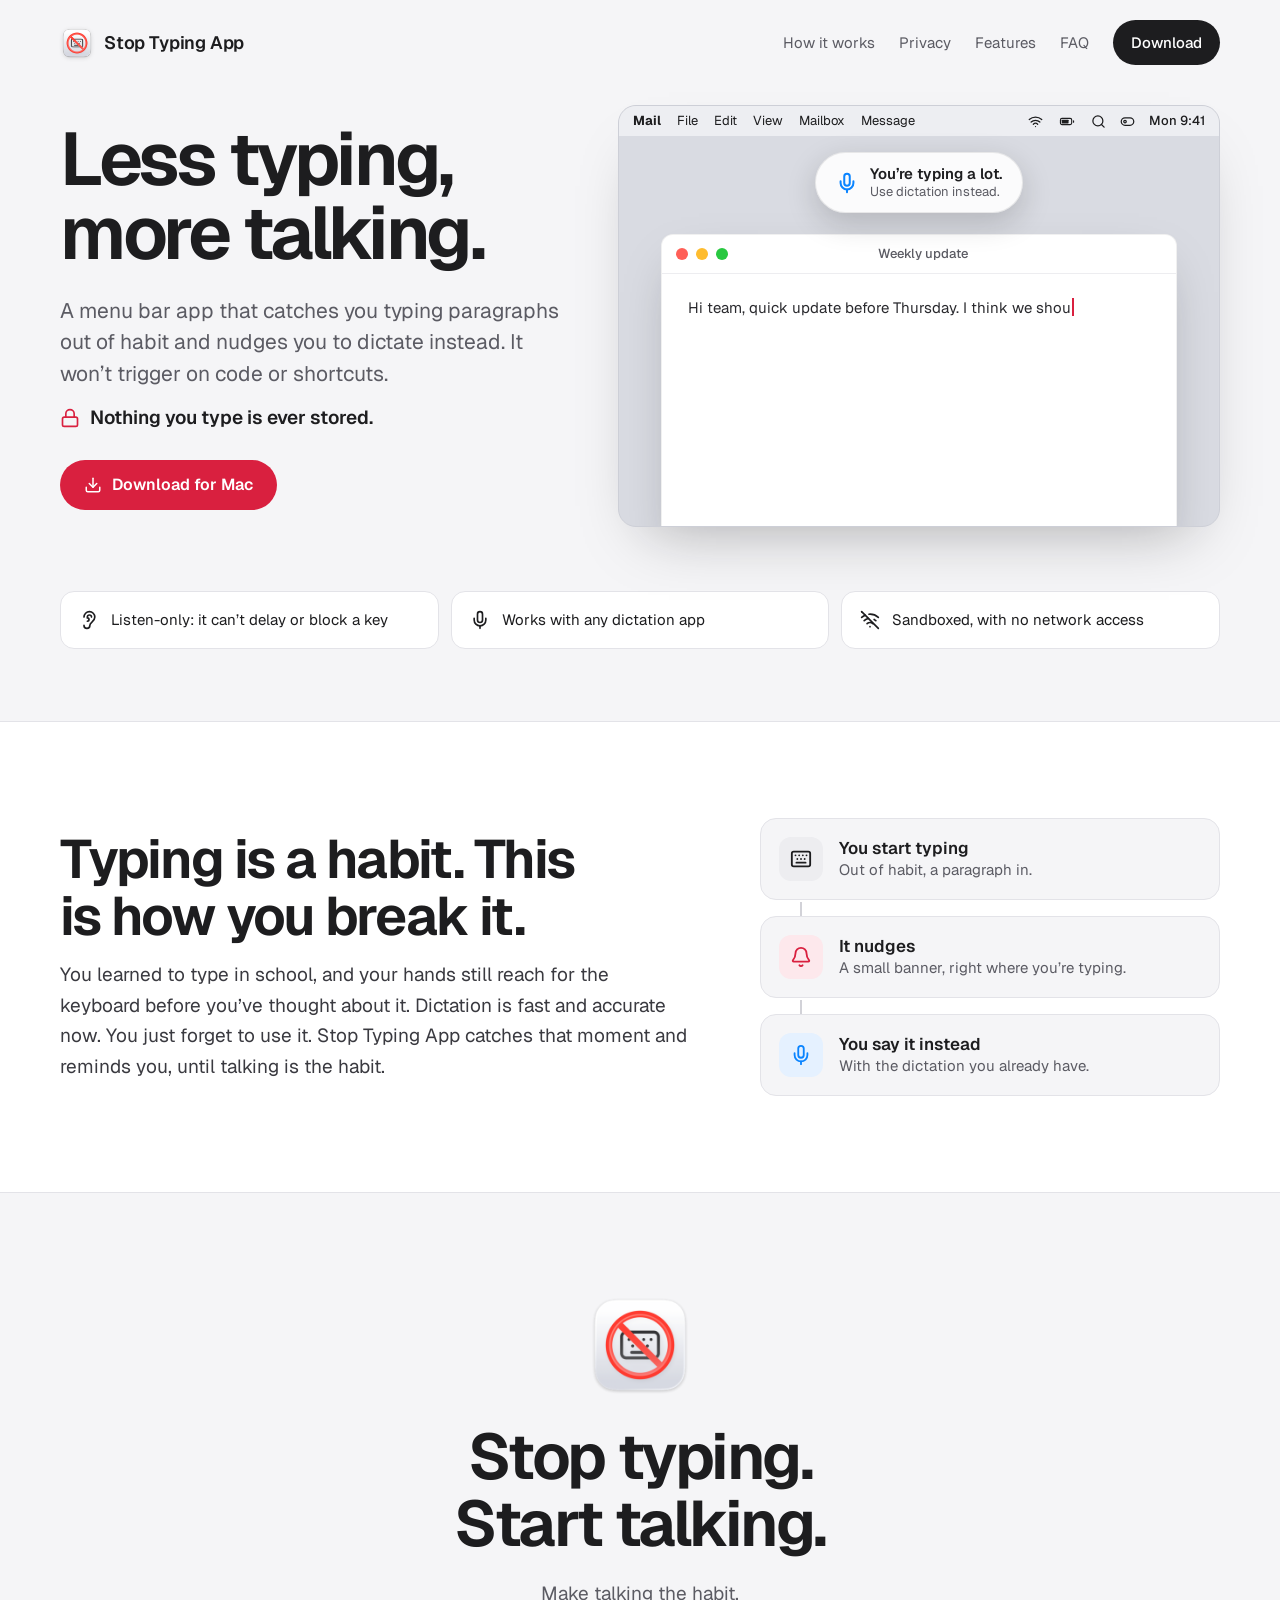
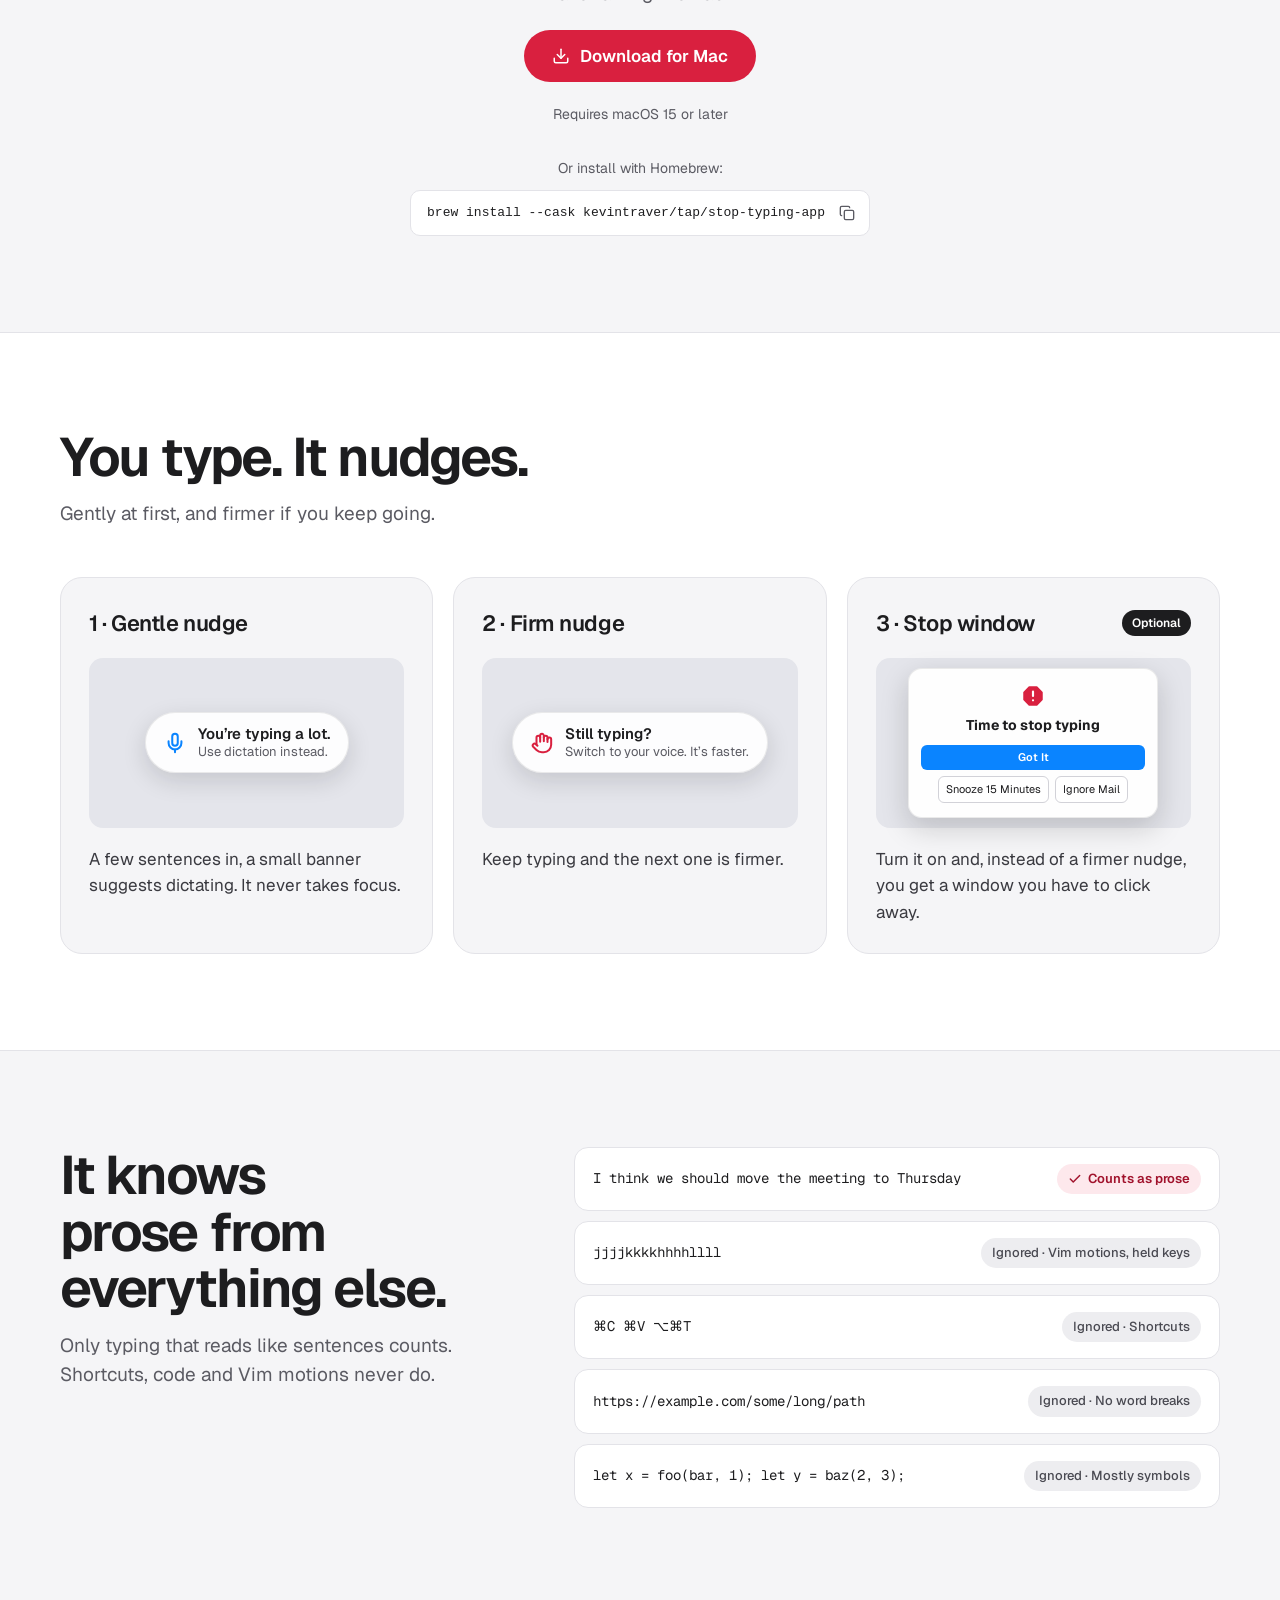
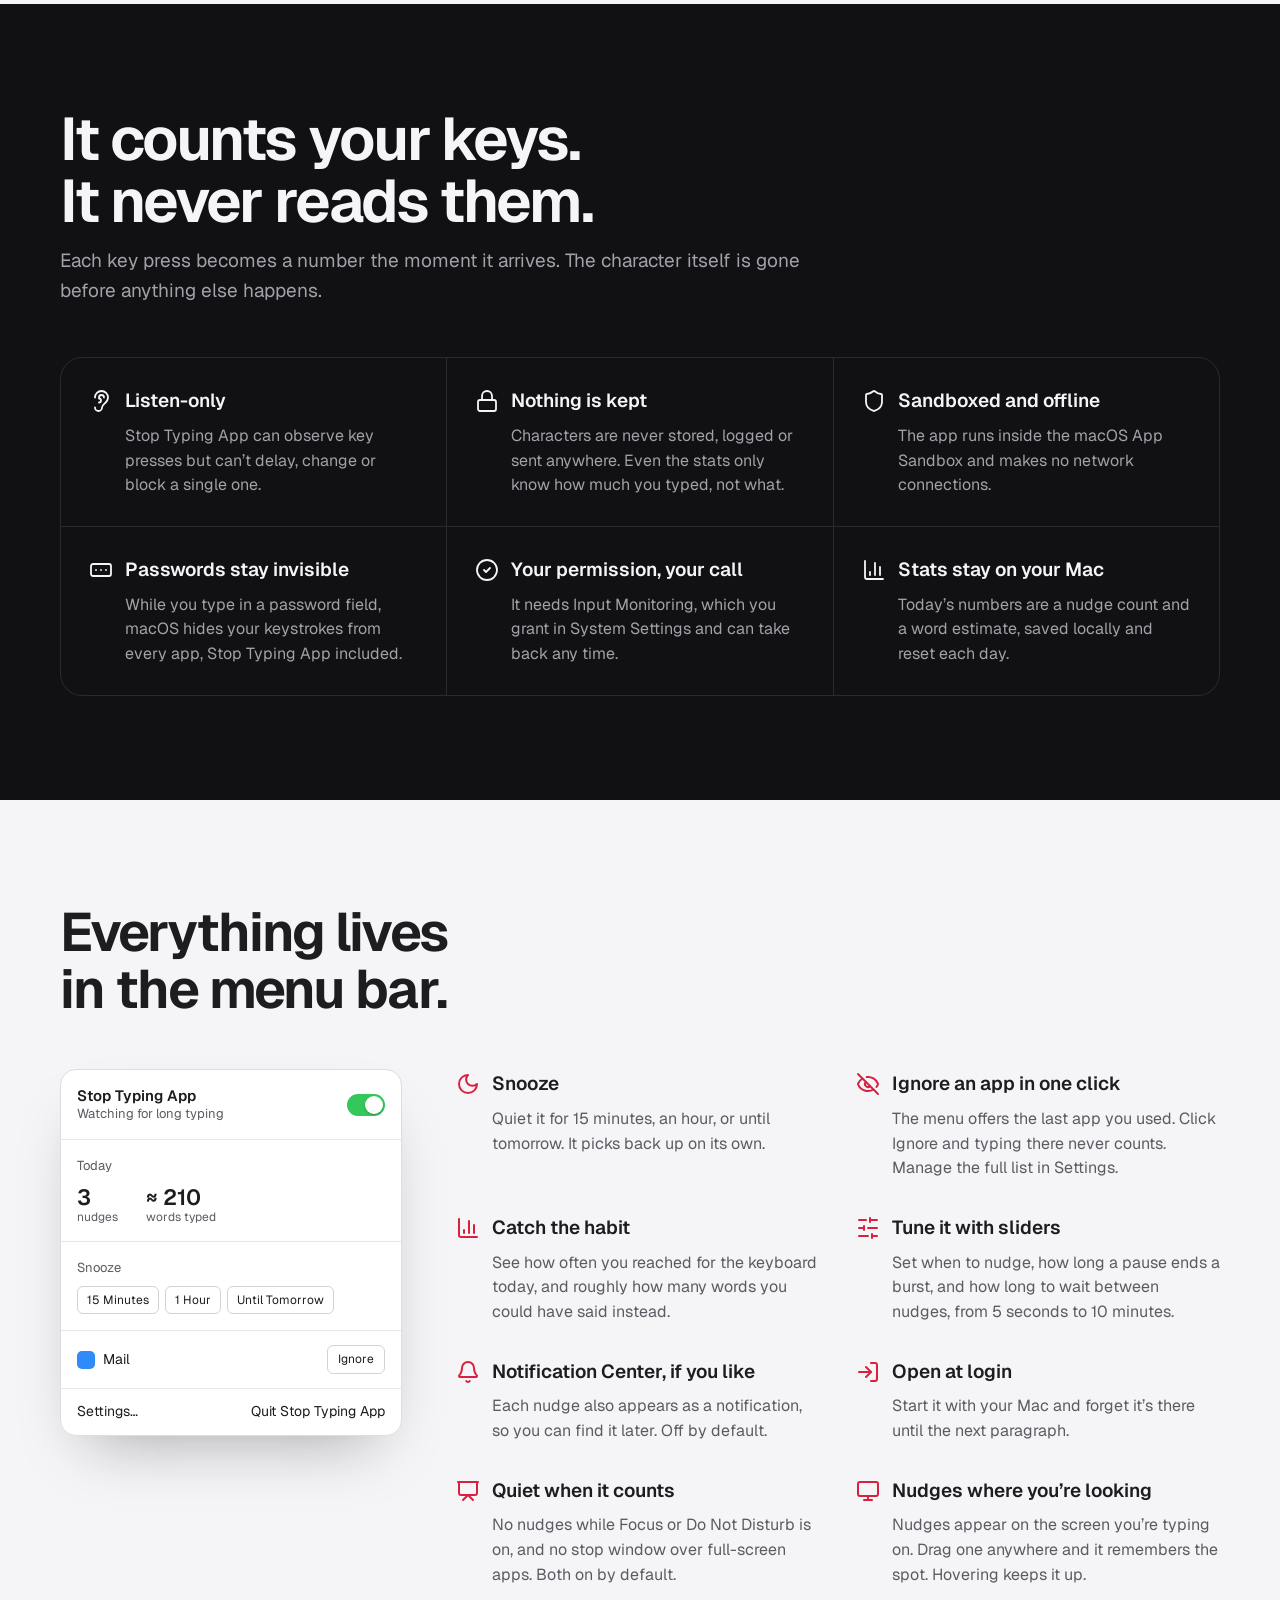
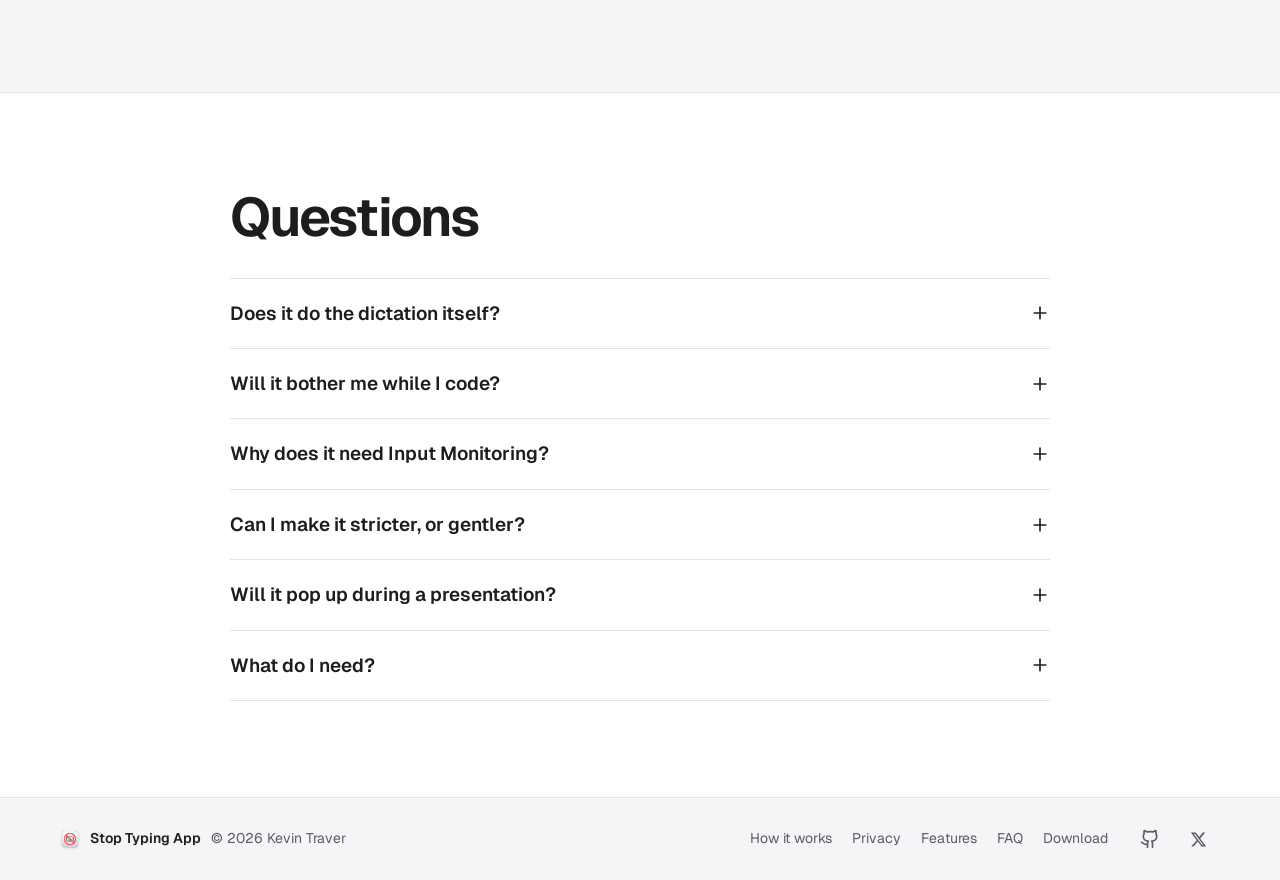
==== commit e52a26de: "fix: replace the repeated privacy tile under the hero The middle trust tile said "Nothing you type i" ====
--- a/index.html
+++ b/index.html
@@ -132,8 +132,8 @@
 Listen-only: it can’t delay or block a key
 </li>
 <li style="display: flex; align-items: center; gap: 12px; padding: 16px 18px; background: #FFFFFF; border: 1px solid #E3E3E8; border-radius: 14px; font-size: 15px">
-<svg aria-hidden="true" width="20" height="20" viewBox="0 0 24 24" fill="none" stroke="#1D1D1F" stroke-width="2" stroke-linecap="round" stroke-linejoin="round"><rect width="18" height="11" x="3" y="11" rx="2" ry="2"></rect><path d="M7 11V7a5 5 0 0 1 10 0v4"></path></svg>
-Nothing you type is stored or sent
+<svg aria-hidden="true" width="20" height="20" viewBox="0 0 24 24" fill="none" stroke="#1D1D1F" stroke-width="2" stroke-linecap="round" stroke-linejoin="round"><path d="M12 19v3"></path><path d="M19 10v2a7 7 0 0 1-14 0v-2"></path><rect x="9" y="2" width="6" height="13" rx="3"></rect></svg>
+Works with any dictation app
 </li>
 <li style="display: flex; align-items: center; gap: 12px; padding: 16px 18px; background: #FFFFFF; border: 1px solid #E3E3E8; border-radius: 14px; font-size: 15px">
 <svg aria-hidden="true" width="20" height="20" viewBox="0 0 24 24" fill="none" stroke="#1D1D1F" stroke-width="2" stroke-linecap="round" stroke-linejoin="round"><path d="M12 20h.01"></path><path d="M8.5 16.429a5 5 0 0 1 7 0"></path><path d="M5 12.859a10 10 0 0 1 5.17-2.69"></path><path d="M19 12.859a10 10 0 0 0-2.007-1.523"></path><path d="M2 8.82a15 15 0 0 1 4.177-2.643"></path><path d="M22 8.82a15 15 0 0 0-11.288-3.764"></path><path d="m2 2 20 20"></path></svg>
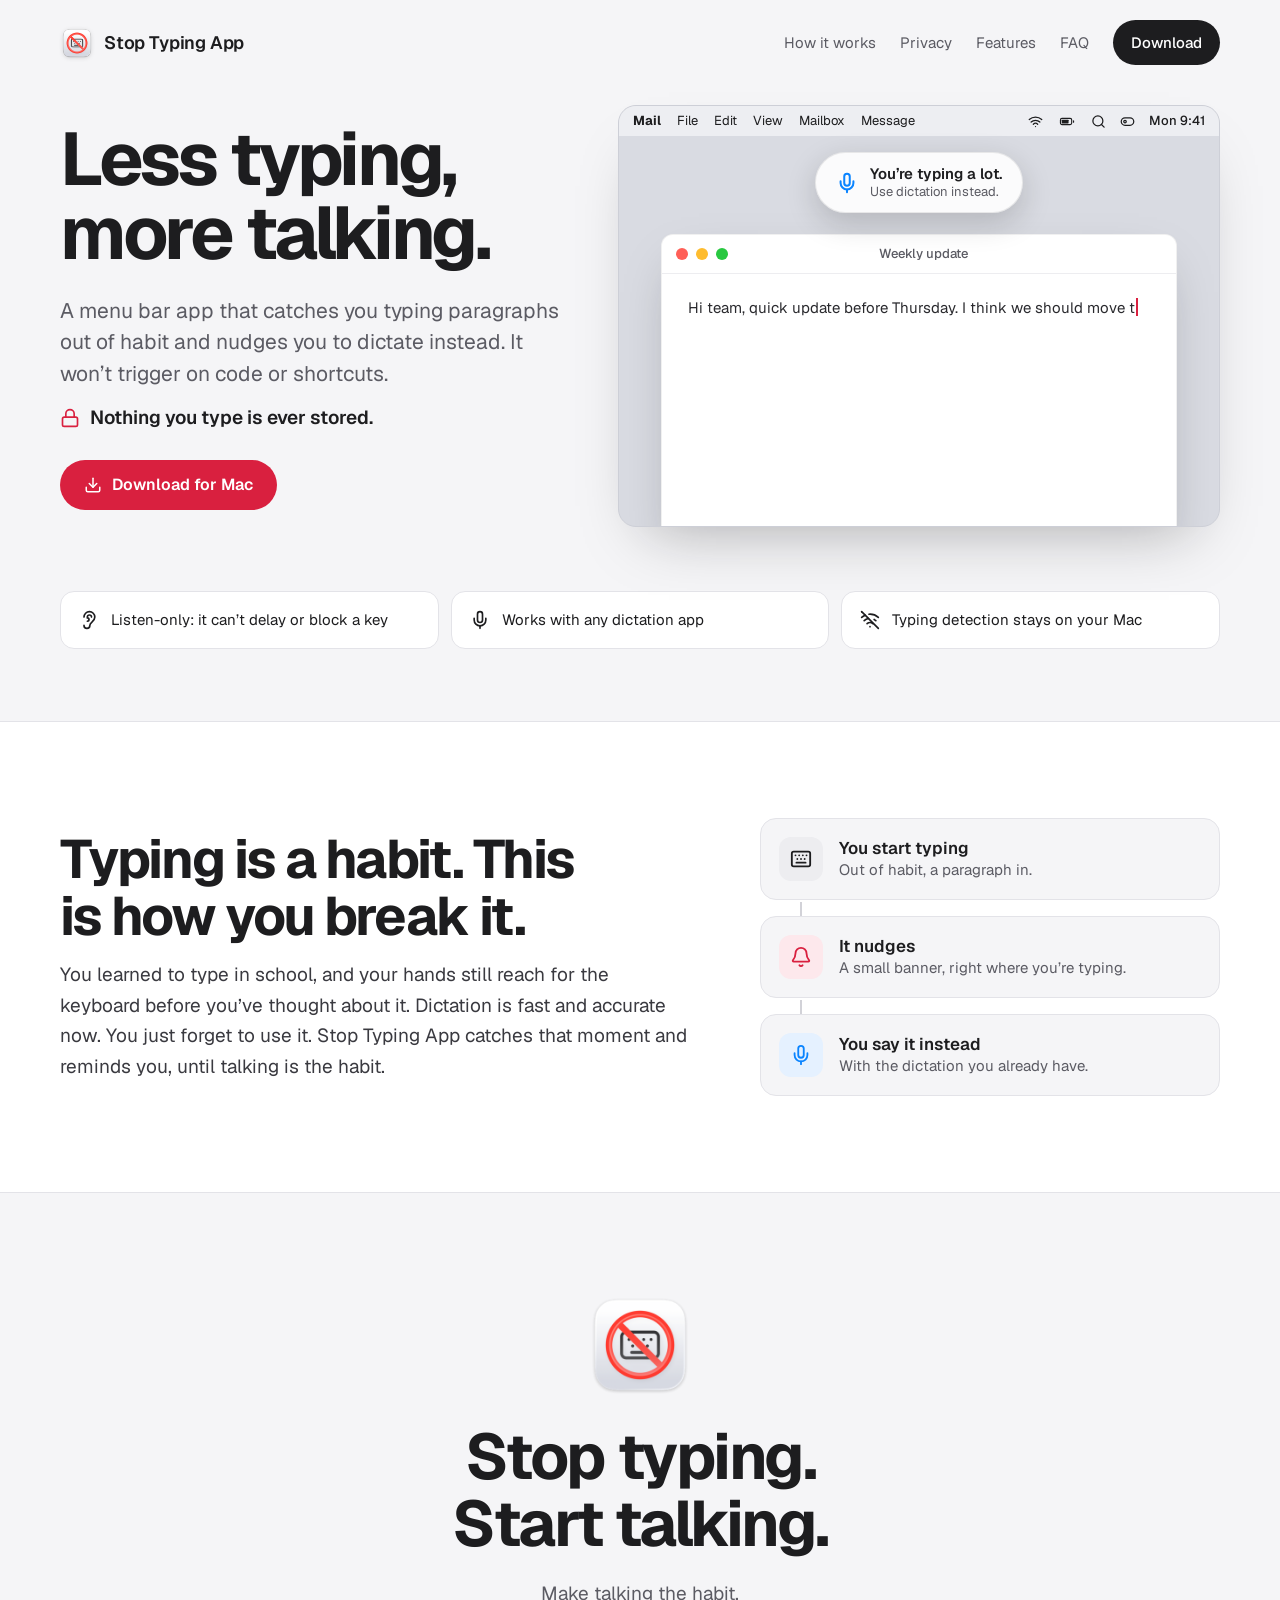
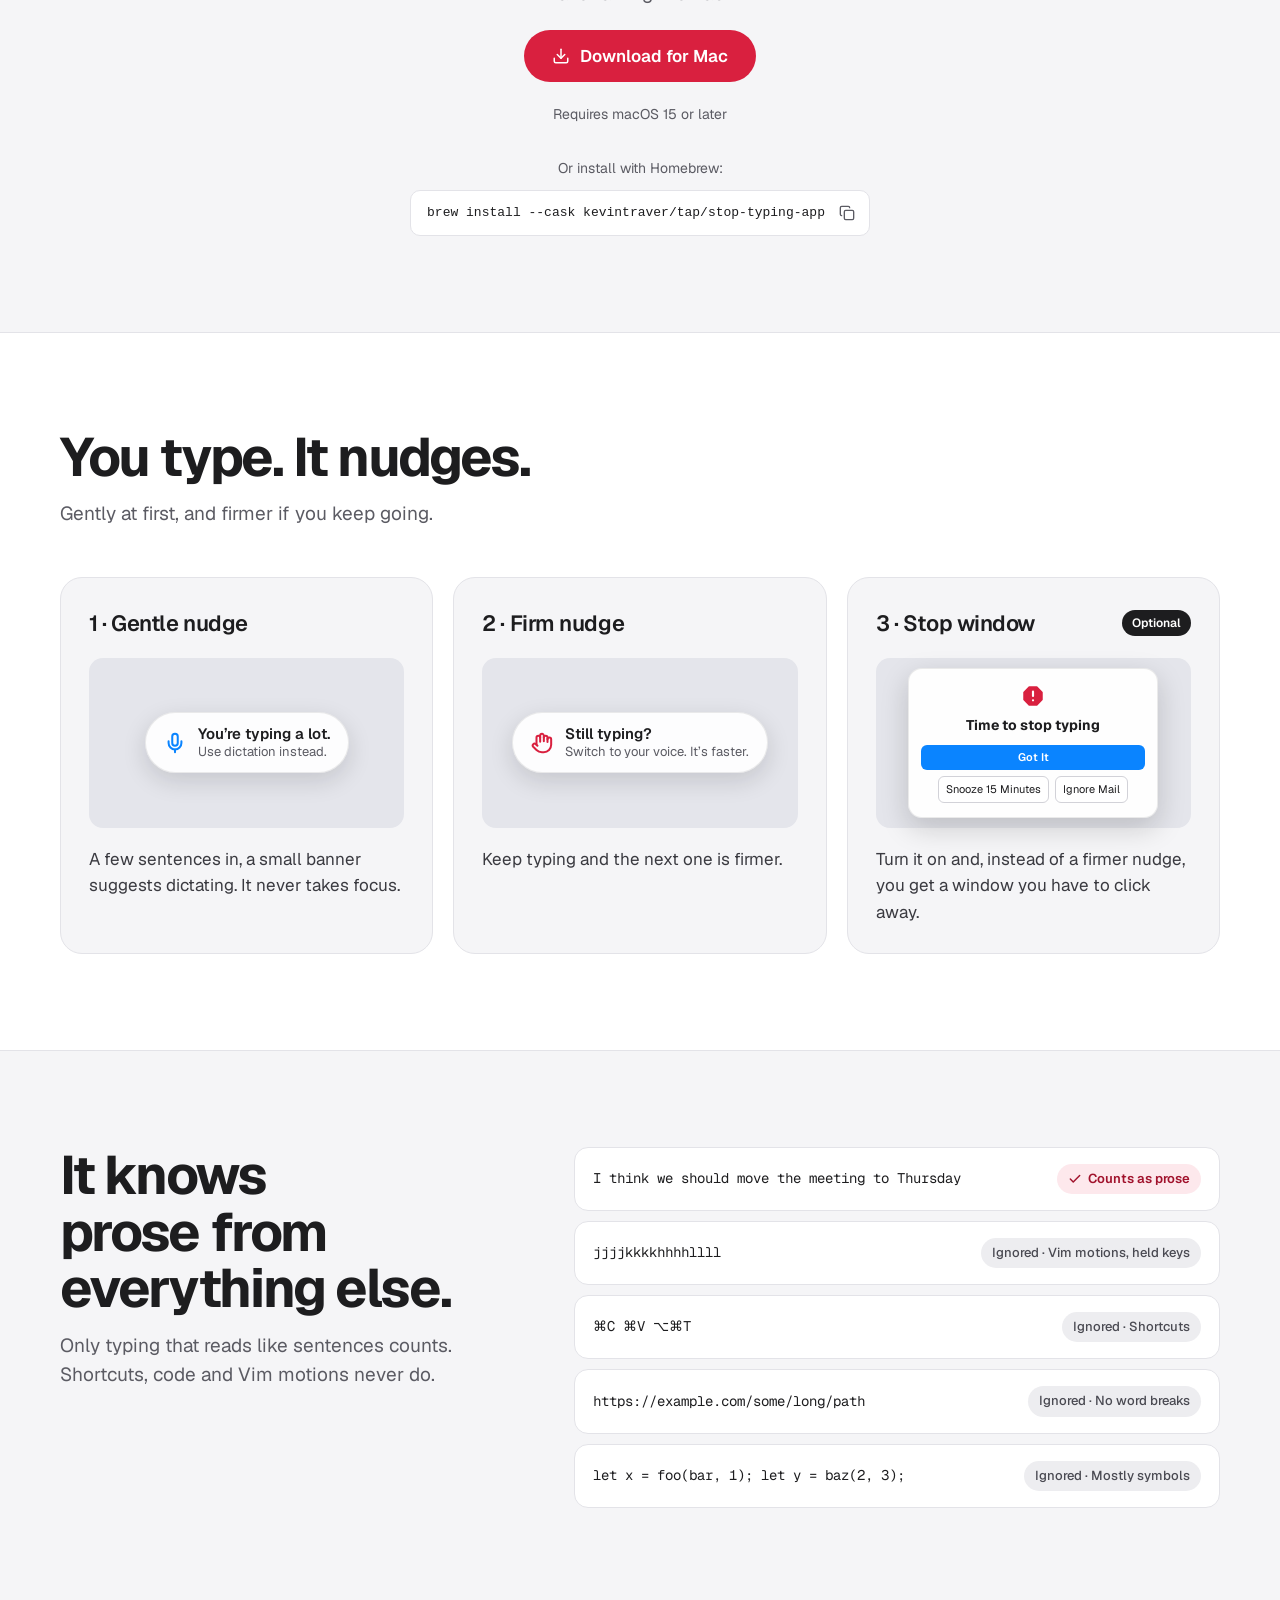
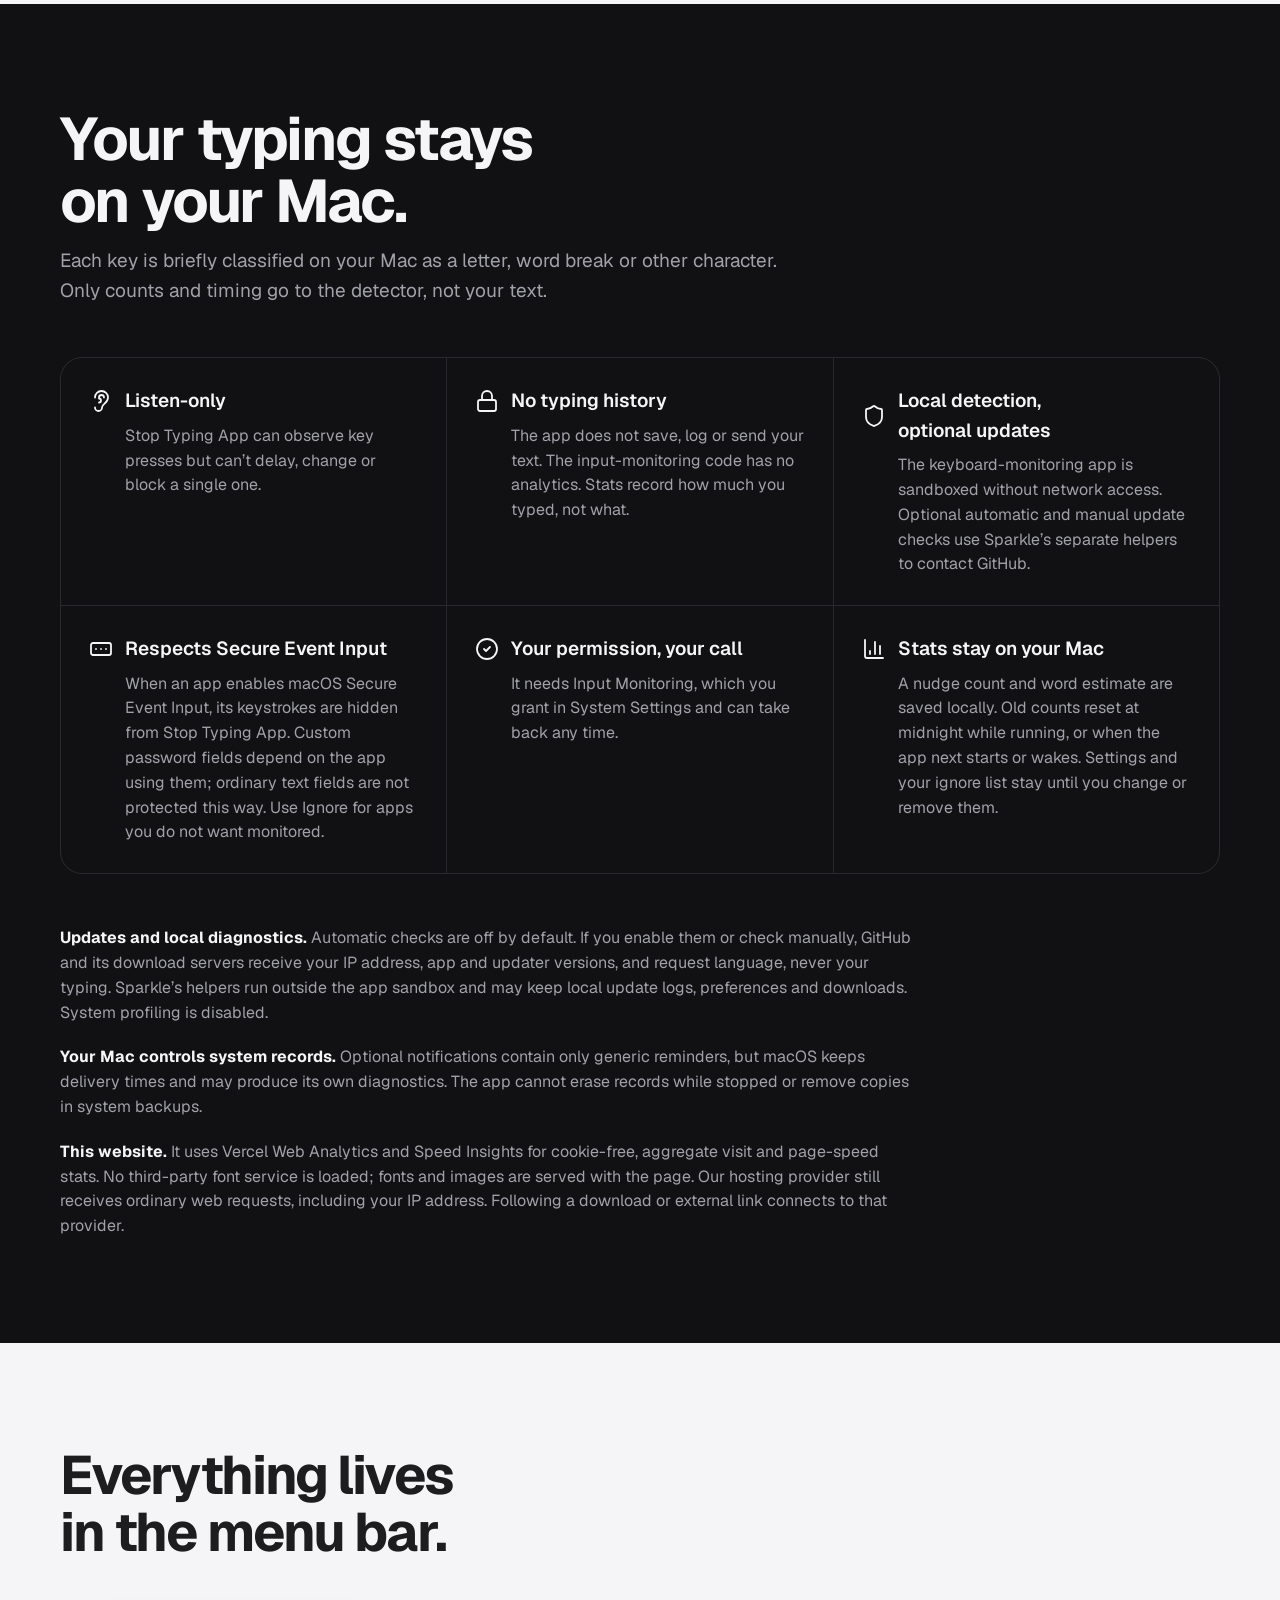
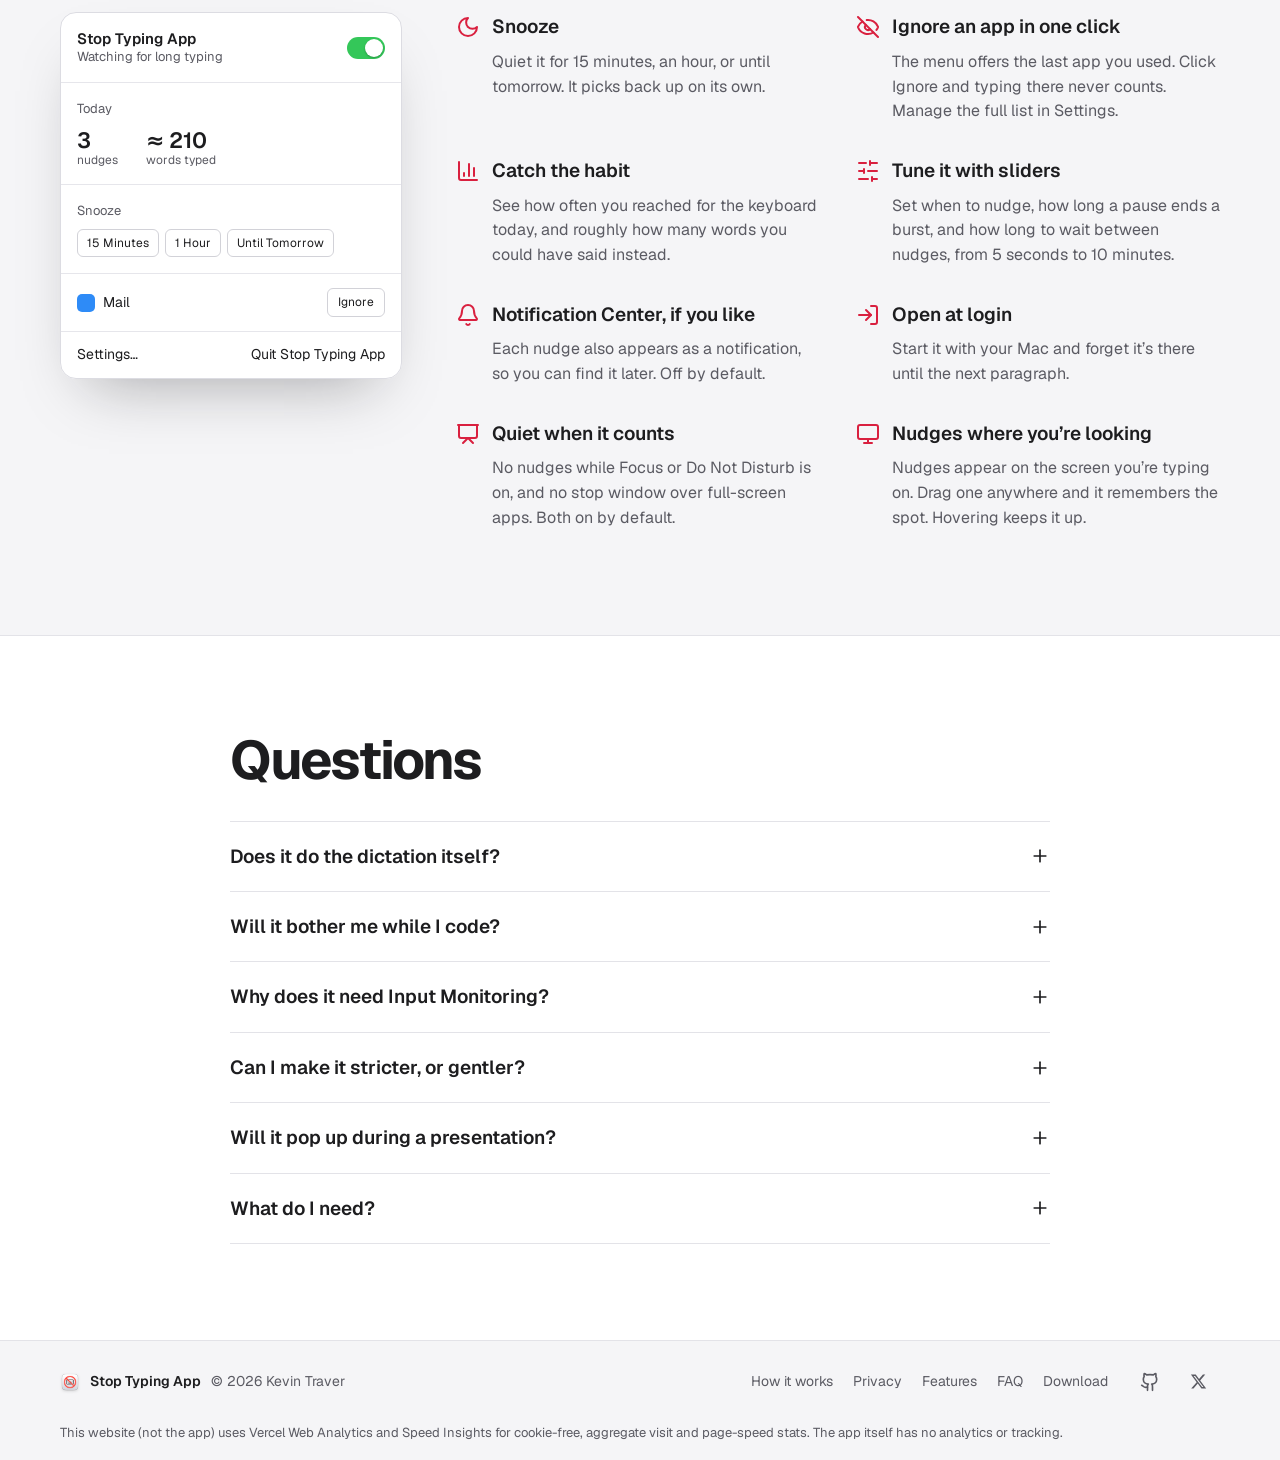
==== commit bab8aaa6: "fix(privacy): self-host fonts and update the privacy copy - Serve Geist and Geist Mono from fonts/ (" ====
--- a/index.html
+++ b/index.html
@@ -20,9 +20,7 @@
 <meta name="twitter:card" content="summary_large_image">
 <meta name="twitter:image" content="https://www.stoptypingapp.com/og-image.png">
 <meta name="twitter:creator" content="@kevintraver">
-<link rel="preconnect" href="https://fonts.googleapis.com">
-<link rel="preconnect" href="https://fonts.gstatic.com" crossorigin="">
-<link href="https://fonts.googleapis.com/css2?family=Geist:wght@400;500;600;700&amp;family=Geist+Mono:wght@400;500&amp;display=swap" rel="stylesheet">
+<link rel="stylesheet" href="/fonts/fonts.css">
 <script>
 window.va = window.va || function () { (window.vaq = window.vaq || []).push(arguments); };
 </script>
@@ -137,7 +135,7 @@
 </li>
 <li style="display: flex; align-items: center; gap: 12px; padding: 16px 18px; background: #FFFFFF; border: 1px solid #E3E3E8; border-radius: 14px; font-size: 15px">
 <svg aria-hidden="true" width="20" height="20" viewBox="0 0 24 24" fill="none" stroke="#1D1D1F" stroke-width="2" stroke-linecap="round" stroke-linejoin="round"><path d="M12 20h.01"></path><path d="M8.5 16.429a5 5 0 0 1 7 0"></path><path d="M5 12.859a10 10 0 0 1 5.17-2.69"></path><path d="M19 12.859a10 10 0 0 0-2.007-1.523"></path><path d="M2 8.82a15 15 0 0 1 4.177-2.643"></path><path d="M22 8.82a15 15 0 0 0-11.288-3.764"></path><path d="m2 2 20 20"></path></svg>
-Sandboxed, with no network access
+Typing detection stays on your Mac
 </li>
 </ul>
 </section>
@@ -279,8 +277,8 @@
 <section id="privacy" style="background: #111113; color: #F5F5F7">
 <div style="max-width: 1160px; margin: 0 auto; padding: clamp(64px, 10vw, 104px) 24px; display: flex; flex-direction: column; gap: 52px">
 <div style="display: flex; flex-direction: column; gap: 14px; max-width: 760px">
-<h2 style="margin: 0; font-size: clamp(34px, 4.8vw, 60px); line-height: 1.04; font-weight: 650; letter-spacing: -0.035em">It counts your keys. It never reads them.</h2>
-<p style="margin: 0; font-size: 19px; color: #A1A1AA">Each key press becomes a number the moment it arrives. The character itself is gone before anything else happens.</p>
+<h2 style="margin: 0; font-size: clamp(34px, 4.8vw, 60px); line-height: 1.04; font-weight: 650; letter-spacing: -0.035em">Your typing stays on your Mac.</h2>
+<p style="margin: 0; font-size: 19px; color: #A1A1AA">Each key is briefly classified on your Mac as a letter, word break or other character. Only counts and timing go to the detector, not your text.</p>
 </div>
 <ul class="feature-list" style="list-style: none; margin: 0; padding: 0; display: grid; grid-template-columns: repeat(auto-fit, minmax(300px, 1fr)); gap: 1px; background: #2A2A2E; border: 1px solid #2A2A2E; border-radius: 22px; overflow: hidden">
 <li style="background: #111113; padding: 28px">
@@ -290,18 +288,18 @@
 </li>
 <li style="background: #111113; padding: 28px">
 <svg aria-hidden="true" width="24" height="24" viewBox="0 0 24 24" fill="none" stroke="#F5F5F7" stroke-width="1.8" stroke-linecap="round" stroke-linejoin="round"><rect width="18" height="11" x="3" y="11" rx="2" ry="2"></rect><path d="M7 11V7a5 5 0 0 1 10 0v4"></path></svg>
-<h3 style="margin: 0; font-size: 19px; font-weight: 600">Nothing is kept</h3>
-<p style="margin: 0; color: #A1A1AA; font-size: 16px">Characters are never stored, logged or sent anywhere. Even the stats only know how much you typed, not what.</p>
+<h3 style="margin: 0; font-size: 19px; font-weight: 600">No typing history</h3>
+<p style="margin: 0; color: #A1A1AA; font-size: 16px">The app does not save, log or send your text. The input-monitoring code has no analytics. Stats record how much you typed, not what.</p>
 </li>
 <li style="background: #111113; padding: 28px">
 <svg aria-hidden="true" width="24" height="24" viewBox="0 0 24 24" fill="none" stroke="#F5F5F7" stroke-width="1.8" stroke-linecap="round" stroke-linejoin="round"><path d="M20 13c0 5-3.5 7.5-7.66 8.95a1 1 0 0 1-.67-.01C7.5 20.5 4 18 4 13V6a1 1 0 0 1 1-1c2 0 4.5-1.2 6.24-2.72a1.17 1.17 0 0 1 1.52 0C14.51 3.81 17 5 19 5a1 1 0 0 1 1 1z"></path></svg>
-<h3 style="margin: 0; font-size: 19px; font-weight: 600">Sandboxed and offline</h3>
-<p style="margin: 0; color: #A1A1AA; font-size: 16px">The app runs inside the macOS App Sandbox and makes no network connections.</p>
+<h3 style="margin: 0; font-size: 19px; font-weight: 600">Local detection, optional updates</h3>
+<p style="margin: 0; color: #A1A1AA; font-size: 16px">The keyboard-monitoring app is sandboxed without network access. Optional automatic and manual update checks use Sparkle’s separate helpers to contact GitHub.</p>
 </li>
 <li style="background: #111113; padding: 28px">
 <svg aria-hidden="true" width="24" height="24" viewBox="0 0 24 24" fill="none" stroke="#F5F5F7" stroke-width="1.8" stroke-linecap="round" stroke-linejoin="round"><rect width="20" height="12" x="2" y="6" rx="2"></rect><path d="M12 12h.01"></path><path d="M17 12h.01"></path><path d="M7 12h.01"></path></svg>
-<h3 style="margin: 0; font-size: 19px; font-weight: 600">Passwords stay invisible</h3>
-<p style="margin: 0; color: #A1A1AA; font-size: 16px">While you type in a password field, macOS hides your keystrokes from every app, Stop Typing App included.</p>
+<h3 style="margin: 0; font-size: 19px; font-weight: 600">Respects Secure Event Input</h3>
+<p style="margin: 0; color: #A1A1AA; font-size: 16px">When an app enables macOS Secure Event Input, its keystrokes are hidden from Stop Typing App. Custom password fields depend on the app using them; ordinary text fields are not protected this way. Use Ignore for apps you do not want monitored.</p>
 </li>
 <li style="background: #111113; padding: 28px">
 <svg aria-hidden="true" width="24" height="24" viewBox="0 0 24 24" fill="none" stroke="#F5F5F7" stroke-width="1.8" stroke-linecap="round" stroke-linejoin="round"><circle cx="12" cy="12" r="10"></circle><path d="m9 12 2 2 4-4"></path></svg>
@@ -311,9 +309,14 @@
 <li style="background: #111113; padding: 28px">
 <svg aria-hidden="true" width="24" height="24" viewBox="0 0 24 24" fill="none" stroke="#F5F5F7" stroke-width="1.8" stroke-linecap="round" stroke-linejoin="round"><path d="M3 3v16a2 2 0 0 0 2 2h16"></path><path d="M18 17V9"></path><path d="M13 17V5"></path><path d="M8 17v-3"></path></svg>
 <h3 style="margin: 0; font-size: 19px; font-weight: 600">Stats stay on your Mac</h3>
-<p style="margin: 0; color: #A1A1AA; font-size: 16px">Today’s numbers are a nudge count and a word estimate, saved locally and reset each day.</p>
+<p style="margin: 0; color: #A1A1AA; font-size: 16px">A nudge count and word estimate are saved locally. Old counts reset at midnight while running, or when the app next starts or wakes. Settings and your ignore list stay until you change or remove them.</p>
 </li>
 </ul>
+<div style="display: grid; gap: 20px; max-width: 860px; color: #A1A1AA; font-size: 16px">
+<p style="margin: 0"><strong style="color: #F5F5F7">Updates and local diagnostics.</strong> Automatic checks are off by default. If you enable them or check manually, GitHub and its download servers receive your IP address, app and updater versions, and request language, never your typing. Sparkle’s helpers run outside the app sandbox and may keep local update logs, preferences and downloads. System profiling is disabled.</p>
+<p style="margin: 0"><strong style="color: #F5F5F7">Your Mac controls system records.</strong> Optional notifications contain only generic reminders, but macOS keeps delivery times and may produce its own diagnostics. The app cannot erase records while stopped or remove copies in system backups.</p>
+<p style="margin: 0"><strong style="color: #F5F5F7">This website.</strong> It uses Vercel Web Analytics and Speed Insights for cookie-free, aggregate visit and page-speed stats. No third-party font service is loaded; fonts and images are served with the page. Our hosting provider still receives ordinary web requests, including your IP address. Following a download or external link connects to that provider.</p>
+</div>
 </div>
 </section>
 
@@ -427,7 +430,7 @@
 </details>
 <details style="border-bottom: 1px solid #E3E3E8">
 <summary style="display: flex; align-items: center; justify-content: space-between; gap: 16px; padding: 20px 0; font-size: 19px; font-weight: 600">Will it pop up during a presentation?<svg class="faq-plus" aria-hidden="true" width="20" height="20" viewBox="0 0 24 24" fill="none" stroke="currentColor" stroke-width="2" stroke-linecap="round"><path d="M12 5v14"></path><path d="M5 12h14"></path></svg></summary>
-<p style="margin: 0; padding: 0 0 22px; color: #5B5B63">The stop window never covers a full-screen app, so a slideshow only ever gets the small nudge. Turn on a Focus or Do Not Disturb and it stays completely quiet.</p>
+<p style="margin: 0; padding: 0 0 22px; color: #5B5B63">By default, the stop window never covers a full-screen app, so a slideshow only ever gets the small nudge. Turn on a Focus or Do Not Disturb and it stays completely quiet.</p>
 </details>
 <details style="border-bottom: 1px solid #E3E3E8">
 <summary style="display: flex; align-items: center; justify-content: space-between; gap: 16px; padding: 20px 0; font-size: 19px; font-weight: 600">What do I need?<svg class="faq-plus" aria-hidden="true" width="20" height="20" viewBox="0 0 24 24" fill="none" stroke="currentColor" stroke-width="2" stroke-linecap="round"><path d="M12 5v14"></path><path d="M5 12h14"></path></svg></summary>
@@ -454,6 +457,7 @@
 </span>
 </nav>
 </div>
+<p style="max-width: 1160px; margin: 0 auto; padding: 0 24px 18px; font-size: 13px; line-height: 1.5; color: #5B5B63">This website (not the app) uses Vercel Web Analytics and Speed Insights for cookie-free, aggregate visit and page-speed stats. The app itself has no analytics or tracking.</p>
 </footer>
 
 </div>
--- a/fonts/fonts.css
+++ b/fonts/fonts.css
@@ -0,0 +1,288 @@
+/* cyrillic-ext */
+@font-face {
+  font-family: 'Geist';
+  font-style: normal;
+  font-weight: 400;
+  font-display: swap;
+  src: url(gyByhwUxId8gMEwRGFWfOw.woff2) format('woff2');
+  unicode-range: U+0460-052F, U+1C80-1C8A, U+20B4, U+2DE0-2DFF, U+A640-A69F, U+FE2E-FE2F;
+}
+/* cyrillic */
+@font-face {
+  font-family: 'Geist';
+  font-style: normal;
+  font-weight: 400;
+  font-display: swap;
+  src: url(gyByhwUxId8gMEwYGFWfOw.woff2) format('woff2');
+  unicode-range: U+0301, U+0400-045F, U+0490-0491, U+04B0-04B1, U+2116;
+}
+/* vietnamese */
+@font-face {
+  font-family: 'Geist';
+  font-style: normal;
+  font-weight: 400;
+  font-display: swap;
+  src: url(gyByhwUxId8gMEwTGFWfOw.woff2) format('woff2');
+  unicode-range: U+0102-0103, U+0110-0111, U+0128-0129, U+0168-0169, U+01A0-01A1, U+01AF-01B0, U+0300-0301, U+0303-0304, U+0308-0309, U+0323, U+0329, U+1EA0-1EF9, U+20AB;
+}
+/* latin-ext */
+@font-face {
+  font-family: 'Geist';
+  font-style: normal;
+  font-weight: 400;
+  font-display: swap;
+  src: url(gyByhwUxId8gMEwSGFWfOw.woff2) format('woff2');
+  unicode-range: U+0100-02BA, U+02BD-02C5, U+02C7-02CC, U+02CE-02D7, U+02DD-02FF, U+0304, U+0308, U+0329, U+1D00-1DBF, U+1E00-1E9F, U+1EF2-1EFF, U+2020, U+20A0-20AB, U+20AD-20C4, U+2113, U+2C60-2C7F, U+A720-A7FF;
+}
+/* latin */
+@font-face {
+  font-family: 'Geist';
+  font-style: normal;
+  font-weight: 400;
+  font-display: swap;
+  src: url(gyByhwUxId8gMEwcGFU.woff2) format('woff2');
+  unicode-range: U+0000-00FF, U+0131, U+0152-0153, U+02BB-02BC, U+02C6, U+02DA, U+02DC, U+0304, U+0308, U+0329, U+2000-206F, U+20AC, U+2122, U+2191, U+2193, U+2212, U+2215, U+FEFF, U+FFFD;
+}
+/* cyrillic-ext */
+@font-face {
+  font-family: 'Geist';
+  font-style: normal;
+  font-weight: 500;
+  font-display: swap;
+  src: url(gyByhwUxId8gMEwRGFWfOw.woff2) format('woff2');
+  unicode-range: U+0460-052F, U+1C80-1C8A, U+20B4, U+2DE0-2DFF, U+A640-A69F, U+FE2E-FE2F;
+}
+/* cyrillic */
+@font-face {
+  font-family: 'Geist';
+  font-style: normal;
+  font-weight: 500;
+  font-display: swap;
+  src: url(gyByhwUxId8gMEwYGFWfOw.woff2) format('woff2');
+  unicode-range: U+0301, U+0400-045F, U+0490-0491, U+04B0-04B1, U+2116;
+}
+/* vietnamese */
+@font-face {
+  font-family: 'Geist';
+  font-style: normal;
+  font-weight: 500;
+  font-display: swap;
+  src: url(gyByhwUxId8gMEwTGFWfOw.woff2) format('woff2');
+  unicode-range: U+0102-0103, U+0110-0111, U+0128-0129, U+0168-0169, U+01A0-01A1, U+01AF-01B0, U+0300-0301, U+0303-0304, U+0308-0309, U+0323, U+0329, U+1EA0-1EF9, U+20AB;
+}
+/* latin-ext */
+@font-face {
+  font-family: 'Geist';
+  font-style: normal;
+  font-weight: 500;
+  font-display: swap;
+  src: url(gyByhwUxId8gMEwSGFWfOw.woff2) format('woff2');
+  unicode-range: U+0100-02BA, U+02BD-02C5, U+02C7-02CC, U+02CE-02D7, U+02DD-02FF, U+0304, U+0308, U+0329, U+1D00-1DBF, U+1E00-1E9F, U+1EF2-1EFF, U+2020, U+20A0-20AB, U+20AD-20C4, U+2113, U+2C60-2C7F, U+A720-A7FF;
+}
+/* latin */
+@font-face {
+  font-family: 'Geist';
+  font-style: normal;
+  font-weight: 500;
+  font-display: swap;
+  src: url(gyByhwUxId8gMEwcGFU.woff2) format('woff2');
+  unicode-range: U+0000-00FF, U+0131, U+0152-0153, U+02BB-02BC, U+02C6, U+02DA, U+02DC, U+0304, U+0308, U+0329, U+2000-206F, U+20AC, U+2122, U+2191, U+2193, U+2212, U+2215, U+FEFF, U+FFFD;
+}
+/* cyrillic-ext */
+@font-face {
+  font-family: 'Geist';
+  font-style: normal;
+  font-weight: 600;
+  font-display: swap;
+  src: url(gyByhwUxId8gMEwRGFWfOw.woff2) format('woff2');
+  unicode-range: U+0460-052F, U+1C80-1C8A, U+20B4, U+2DE0-2DFF, U+A640-A69F, U+FE2E-FE2F;
+}
+/* cyrillic */
+@font-face {
+  font-family: 'Geist';
+  font-style: normal;
+  font-weight: 600;
+  font-display: swap;
+  src: url(gyByhwUxId8gMEwYGFWfOw.woff2) format('woff2');
+  unicode-range: U+0301, U+0400-045F, U+0490-0491, U+04B0-04B1, U+2116;
+}
+/* vietnamese */
+@font-face {
+  font-family: 'Geist';
+  font-style: normal;
+  font-weight: 600;
+  font-display: swap;
+  src: url(gyByhwUxId8gMEwTGFWfOw.woff2) format('woff2');
+  unicode-range: U+0102-0103, U+0110-0111, U+0128-0129, U+0168-0169, U+01A0-01A1, U+01AF-01B0, U+0300-0301, U+0303-0304, U+0308-0309, U+0323, U+0329, U+1EA0-1EF9, U+20AB;
+}
+/* latin-ext */
+@font-face {
+  font-family: 'Geist';
+  font-style: normal;
+  font-weight: 600;
+  font-display: swap;
+  src: url(gyByhwUxId8gMEwSGFWfOw.woff2) format('woff2');
+  unicode-range: U+0100-02BA, U+02BD-02C5, U+02C7-02CC, U+02CE-02D7, U+02DD-02FF, U+0304, U+0308, U+0329, U+1D00-1DBF, U+1E00-1E9F, U+1EF2-1EFF, U+2020, U+20A0-20AB, U+20AD-20C4, U+2113, U+2C60-2C7F, U+A720-A7FF;
+}
+/* latin */
+@font-face {
+  font-family: 'Geist';
+  font-style: normal;
+  font-weight: 600;
+  font-display: swap;
+  src: url(gyByhwUxId8gMEwcGFU.woff2) format('woff2');
+  unicode-range: U+0000-00FF, U+0131, U+0152-0153, U+02BB-02BC, U+02C6, U+02DA, U+02DC, U+0304, U+0308, U+0329, U+2000-206F, U+20AC, U+2122, U+2191, U+2193, U+2212, U+2215, U+FEFF, U+FFFD;
+}
+/* cyrillic-ext */
+@font-face {
+  font-family: 'Geist';
+  font-style: normal;
+  font-weight: 700;
+  font-display: swap;
+  src: url(gyByhwUxId8gMEwRGFWfOw.woff2) format('woff2');
+  unicode-range: U+0460-052F, U+1C80-1C8A, U+20B4, U+2DE0-2DFF, U+A640-A69F, U+FE2E-FE2F;
+}
+/* cyrillic */
+@font-face {
+  font-family: 'Geist';
+  font-style: normal;
+  font-weight: 700;
+  font-display: swap;
+  src: url(gyByhwUxId8gMEwYGFWfOw.woff2) format('woff2');
+  unicode-range: U+0301, U+0400-045F, U+0490-0491, U+04B0-04B1, U+2116;
+}
+/* vietnamese */
+@font-face {
+  font-family: 'Geist';
+  font-style: normal;
+  font-weight: 700;
+  font-display: swap;
+  src: url(gyByhwUxId8gMEwTGFWfOw.woff2) format('woff2');
+  unicode-range: U+0102-0103, U+0110-0111, U+0128-0129, U+0168-0169, U+01A0-01A1, U+01AF-01B0, U+0300-0301, U+0303-0304, U+0308-0309, U+0323, U+0329, U+1EA0-1EF9, U+20AB;
+}
+/* latin-ext */
+@font-face {
+  font-family: 'Geist';
+  font-style: normal;
+  font-weight: 700;
+  font-display: swap;
+  src: url(gyByhwUxId8gMEwSGFWfOw.woff2) format('woff2');
+  unicode-range: U+0100-02BA, U+02BD-02C5, U+02C7-02CC, U+02CE-02D7, U+02DD-02FF, U+0304, U+0308, U+0329, U+1D00-1DBF, U+1E00-1E9F, U+1EF2-1EFF, U+2020, U+20A0-20AB, U+20AD-20C4, U+2113, U+2C60-2C7F, U+A720-A7FF;
+}
+/* latin */
+@font-face {
+  font-family: 'Geist';
+  font-style: normal;
+  font-weight: 700;
+  font-display: swap;
+  src: url(gyByhwUxId8gMEwcGFU.woff2) format('woff2');
+  unicode-range: U+0000-00FF, U+0131, U+0152-0153, U+02BB-02BC, U+02C6, U+02DA, U+02DC, U+0304, U+0308, U+0329, U+2000-206F, U+20AC, U+2122, U+2191, U+2193, U+2212, U+2215, U+FEFF, U+FFFD;
+}
+/* cyrillic-ext */
+@font-face {
+  font-family: 'Geist Mono';
+  font-style: normal;
+  font-weight: 400;
+  font-display: swap;
+  src: url(or3nQ6H-1_WfwkMZI_qYFrodmgPn.woff2) format('woff2');
+  unicode-range: U+0460-052F, U+1C80-1C8A, U+20B4, U+2DE0-2DFF, U+A640-A69F, U+FE2E-FE2F;
+}
+/* cyrillic */
+@font-face {
+  font-family: 'Geist Mono';
+  font-style: normal;
+  font-weight: 400;
+  font-display: swap;
+  src: url(or3nQ6H-1_WfwkMZI_qYFrMdmgPn.woff2) format('woff2');
+  unicode-range: U+0301, U+0400-045F, U+0490-0491, U+04B0-04B1, U+2116;
+}
+/* symbols2 */
+@font-face {
+  font-family: 'Geist Mono';
+  font-style: normal;
+  font-weight: 400;
+  font-display: swap;
+  src: url(or3nQ6H-1_WfwkMZI_qYFg08vz7ehw.woff2) format('woff2');
+  unicode-range: U+2000-2001, U+2004-2008, U+200A, U+23B8-23BD, U+2500-259F;
+}
+/* vietnamese */
+@font-face {
+  font-family: 'Geist Mono';
+  font-style: normal;
+  font-weight: 400;
+  font-display: swap;
+  src: url(or3nQ6H-1_WfwkMZI_qYFrgdmgPn.woff2) format('woff2');
+  unicode-range: U+0102-0103, U+0110-0111, U+0128-0129, U+0168-0169, U+01A0-01A1, U+01AF-01B0, U+0300-0301, U+0303-0304, U+0308-0309, U+0323, U+0329, U+1EA0-1EF9, U+20AB;
+}
+/* latin-ext */
+@font-face {
+  font-family: 'Geist Mono';
+  font-style: normal;
+  font-weight: 400;
+  font-display: swap;
+  src: url(or3nQ6H-1_WfwkMZI_qYFrkdmgPn.woff2) format('woff2');
+  unicode-range: U+0100-02BA, U+02BD-02C5, U+02C7-02CC, U+02CE-02D7, U+02DD-02FF, U+0304, U+0308, U+0329, U+1D00-1DBF, U+1E00-1E9F, U+1EF2-1EFF, U+2020, U+20A0-20AB, U+20AD-20C4, U+2113, U+2C60-2C7F, U+A720-A7FF;
+}
+/* latin */
+@font-face {
+  font-family: 'Geist Mono';
+  font-style: normal;
+  font-weight: 400;
+  font-display: swap;
+  src: url(or3nQ6H-1_WfwkMZI_qYFrcdmg.woff2) format('woff2');
+  unicode-range: U+0000-00FF, U+0131, U+0152-0153, U+02BB-02BC, U+02C6, U+02DA, U+02DC, U+0304, U+0308, U+0329, U+2000-206F, U+20AC, U+2122, U+2191, U+2193, U+2212, U+2215, U+FEFF, U+FFFD;
+}
+/* cyrillic-ext */
+@font-face {
+  font-family: 'Geist Mono';
+  font-style: normal;
+  font-weight: 500;
+  font-display: swap;
+  src: url(or3nQ6H-1_WfwkMZI_qYFrodmgPn.woff2) format('woff2');
+  unicode-range: U+0460-052F, U+1C80-1C8A, U+20B4, U+2DE0-2DFF, U+A640-A69F, U+FE2E-FE2F;
+}
+/* cyrillic */
+@font-face {
+  font-family: 'Geist Mono';
+  font-style: normal;
+  font-weight: 500;
+  font-display: swap;
+  src: url(or3nQ6H-1_WfwkMZI_qYFrMdmgPn.woff2) format('woff2');
+  unicode-range: U+0301, U+0400-045F, U+0490-0491, U+04B0-04B1, U+2116;
+}
+/* symbols2 */
+@font-face {
+  font-family: 'Geist Mono';
+  font-style: normal;
+  font-weight: 500;
+  font-display: swap;
+  src: url(or3nQ6H-1_WfwkMZI_qYFg08vz7ehw.woff2) format('woff2');
+  unicode-range: U+2000-2001, U+2004-2008, U+200A, U+23B8-23BD, U+2500-259F;
+}
+/* vietnamese */
+@font-face {
+  font-family: 'Geist Mono';
+  font-style: normal;
+  font-weight: 500;
+  font-display: swap;
+  src: url(or3nQ6H-1_WfwkMZI_qYFrgdmgPn.woff2) format('woff2');
+  unicode-range: U+0102-0103, U+0110-0111, U+0128-0129, U+0168-0169, U+01A0-01A1, U+01AF-01B0, U+0300-0301, U+0303-0304, U+0308-0309, U+0323, U+0329, U+1EA0-1EF9, U+20AB;
+}
+/* latin-ext */
+@font-face {
+  font-family: 'Geist Mono';
+  font-style: normal;
+  font-weight: 500;
+  font-display: swap;
+  src: url(or3nQ6H-1_WfwkMZI_qYFrkdmgPn.woff2) format('woff2');
+  unicode-range: U+0100-02BA, U+02BD-02C5, U+02C7-02CC, U+02CE-02D7, U+02DD-02FF, U+0304, U+0308, U+0329, U+1D00-1DBF, U+1E00-1E9F, U+1EF2-1EFF, U+2020, U+20A0-20AB, U+20AD-20C4, U+2113, U+2C60-2C7F, U+A720-A7FF;
+}
+/* latin */
+@font-face {
+  font-family: 'Geist Mono';
+  font-style: normal;
+  font-weight: 500;
+  font-display: swap;
+  src: url(or3nQ6H-1_WfwkMZI_qYFrcdmg.woff2) format('woff2');
+  unicode-range: U+0000-00FF, U+0131, U+0152-0153, U+02BB-02BC, U+02C6, U+02DA, U+02DC, U+0304, U+0308, U+0329, U+2000-206F, U+20AC, U+2122, U+2191, U+2193, U+2212, U+2215, U+FEFF, U+FFFD;
+}
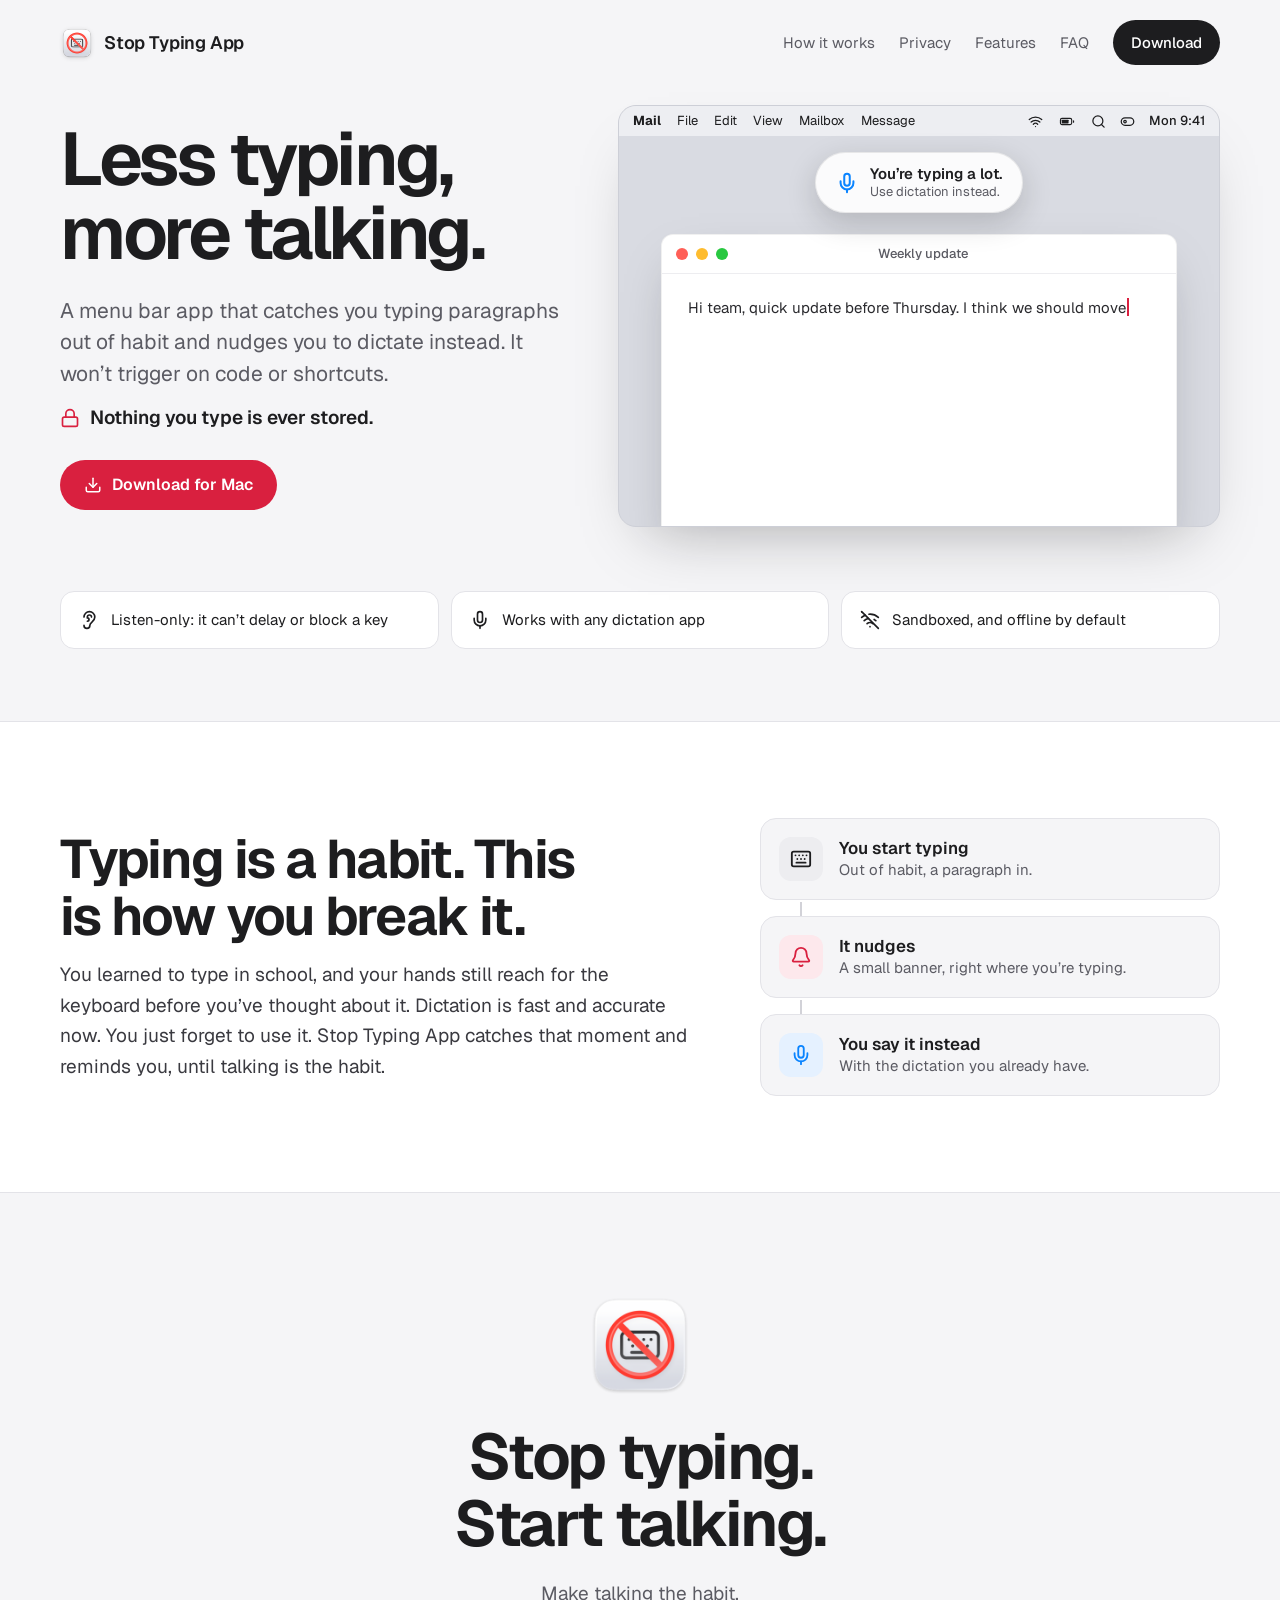
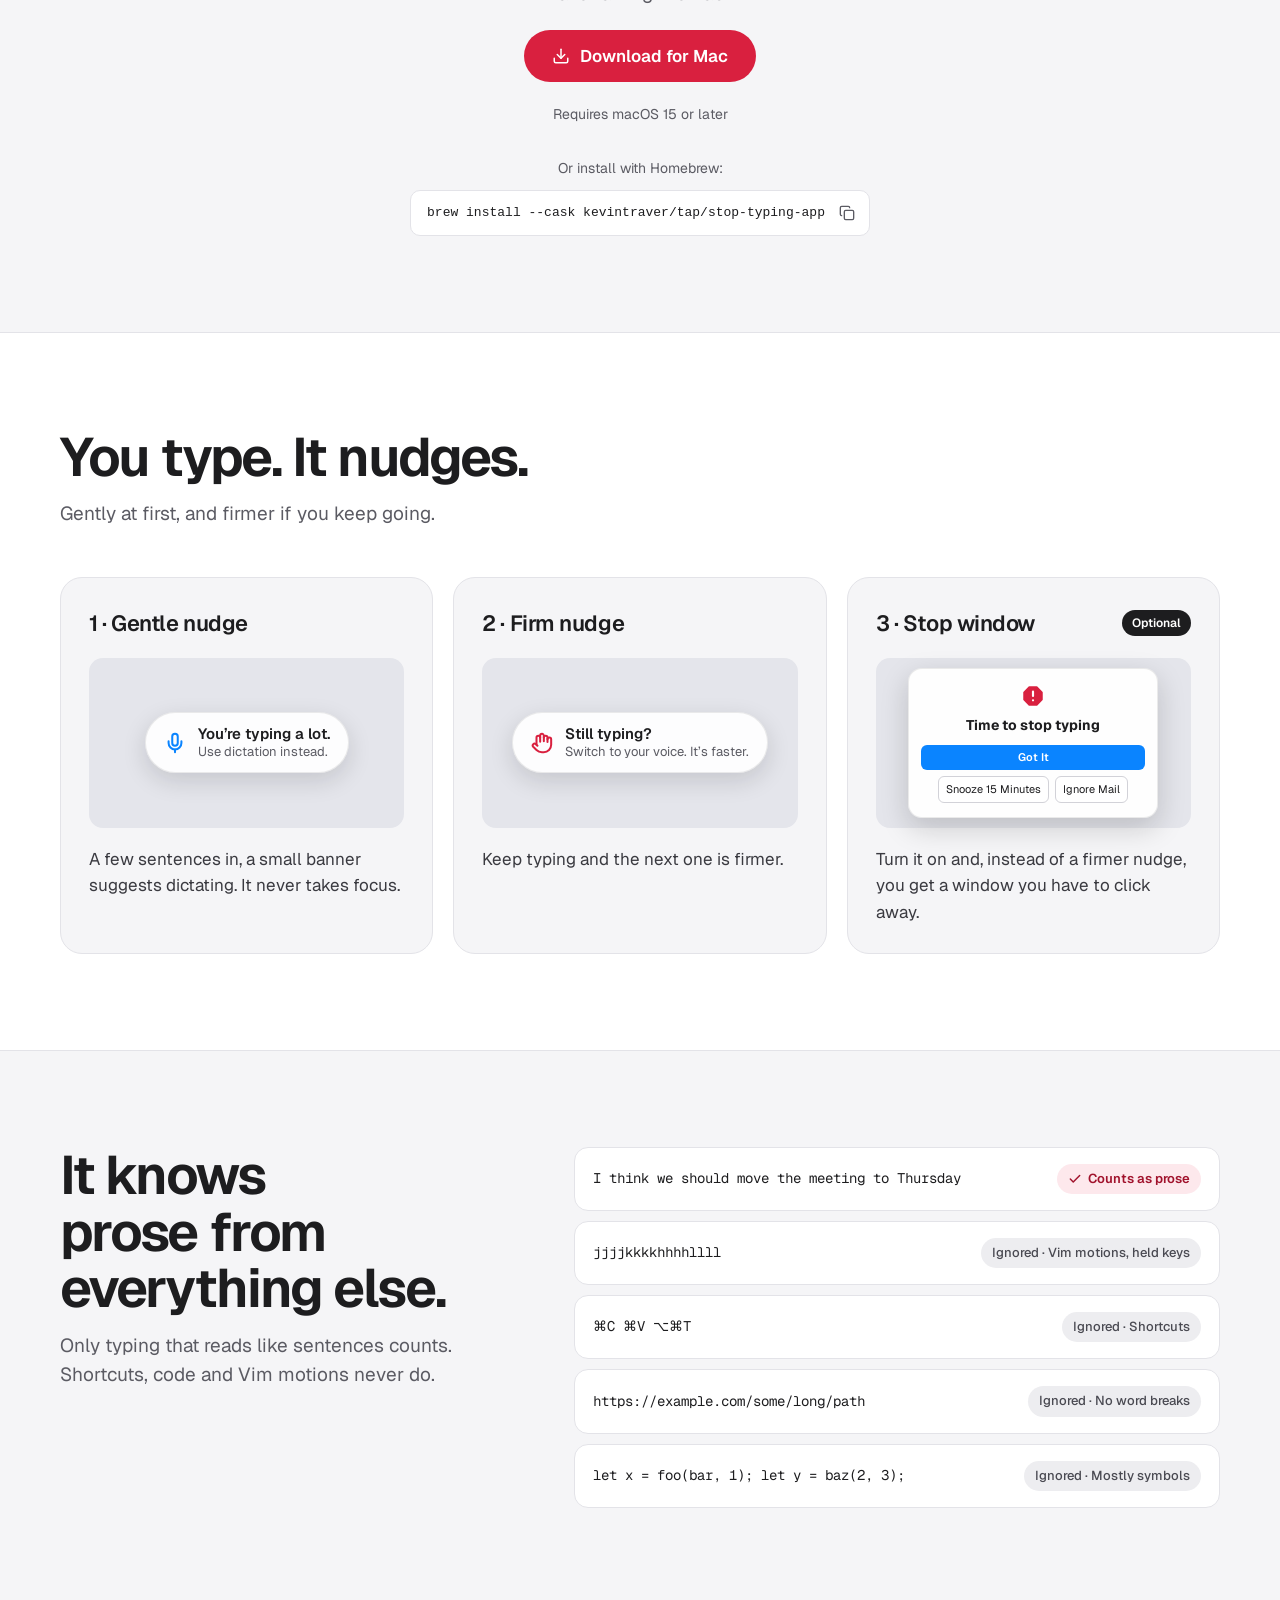
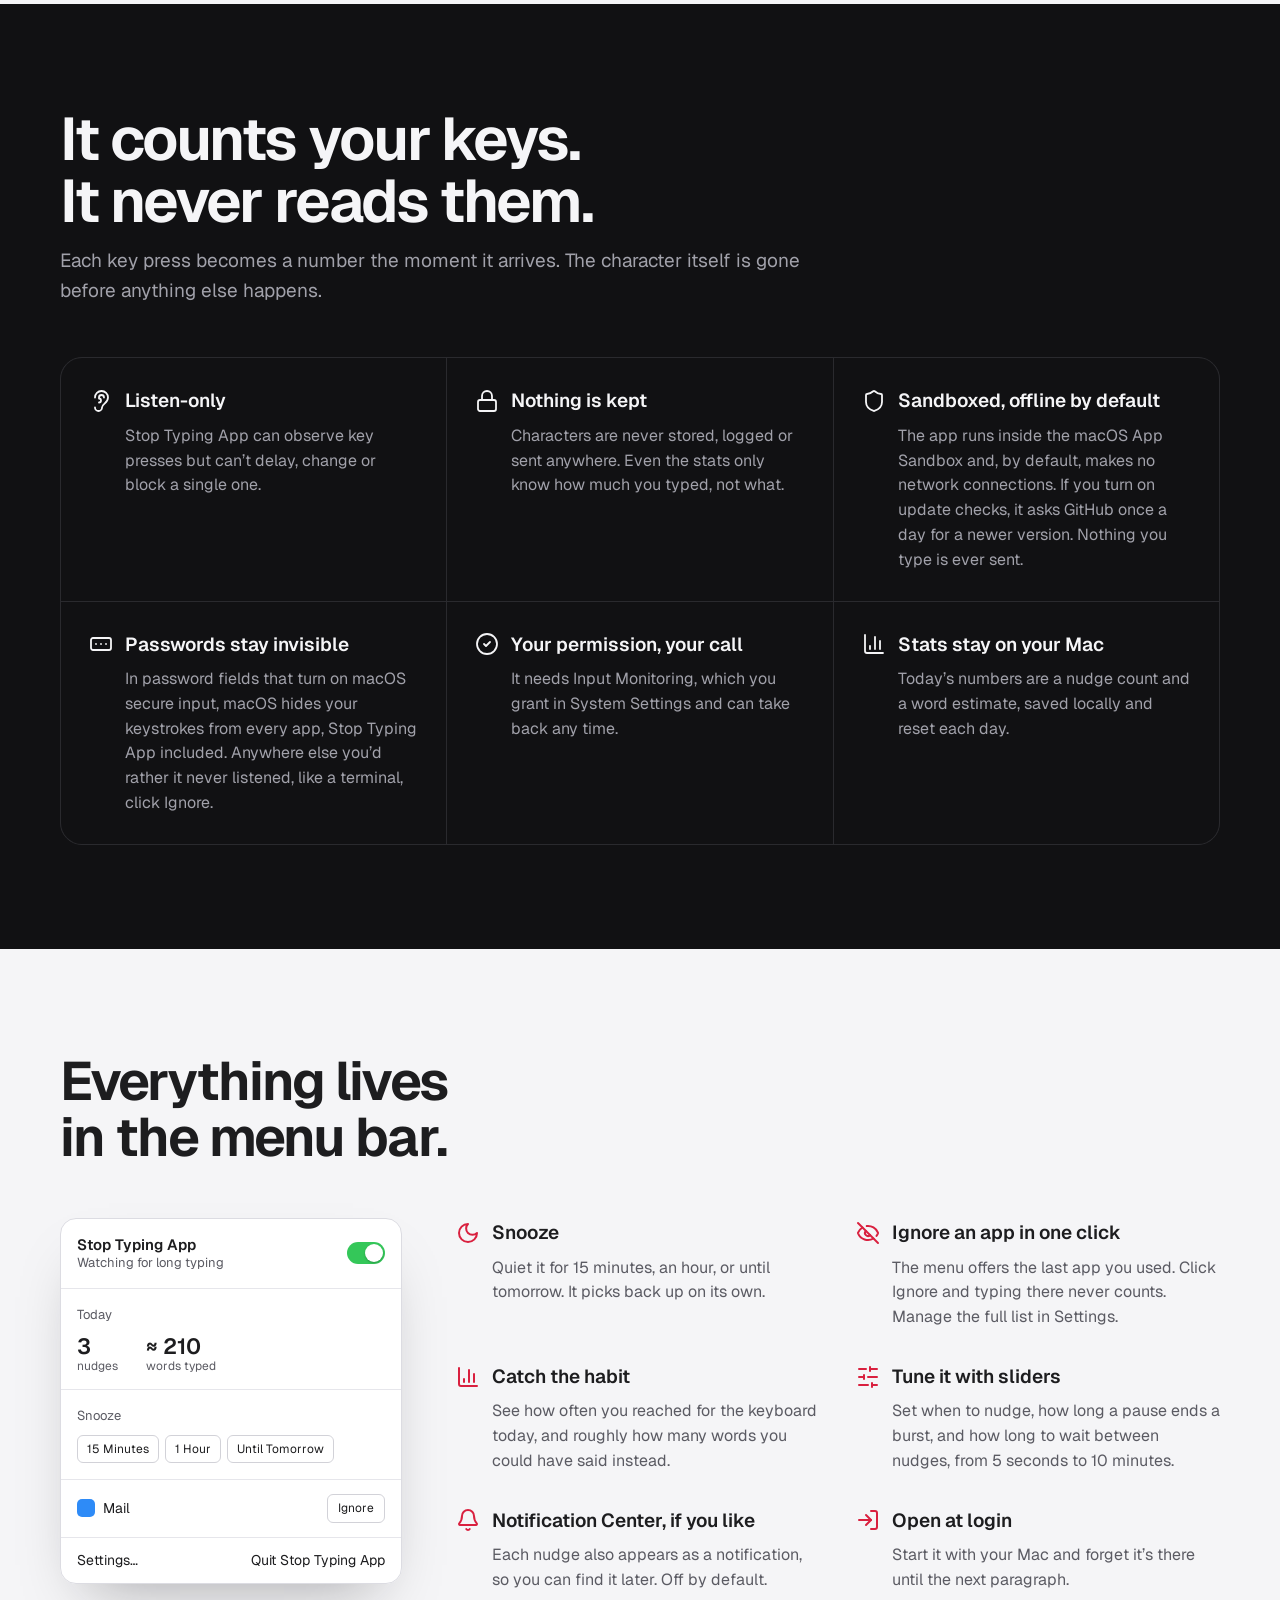
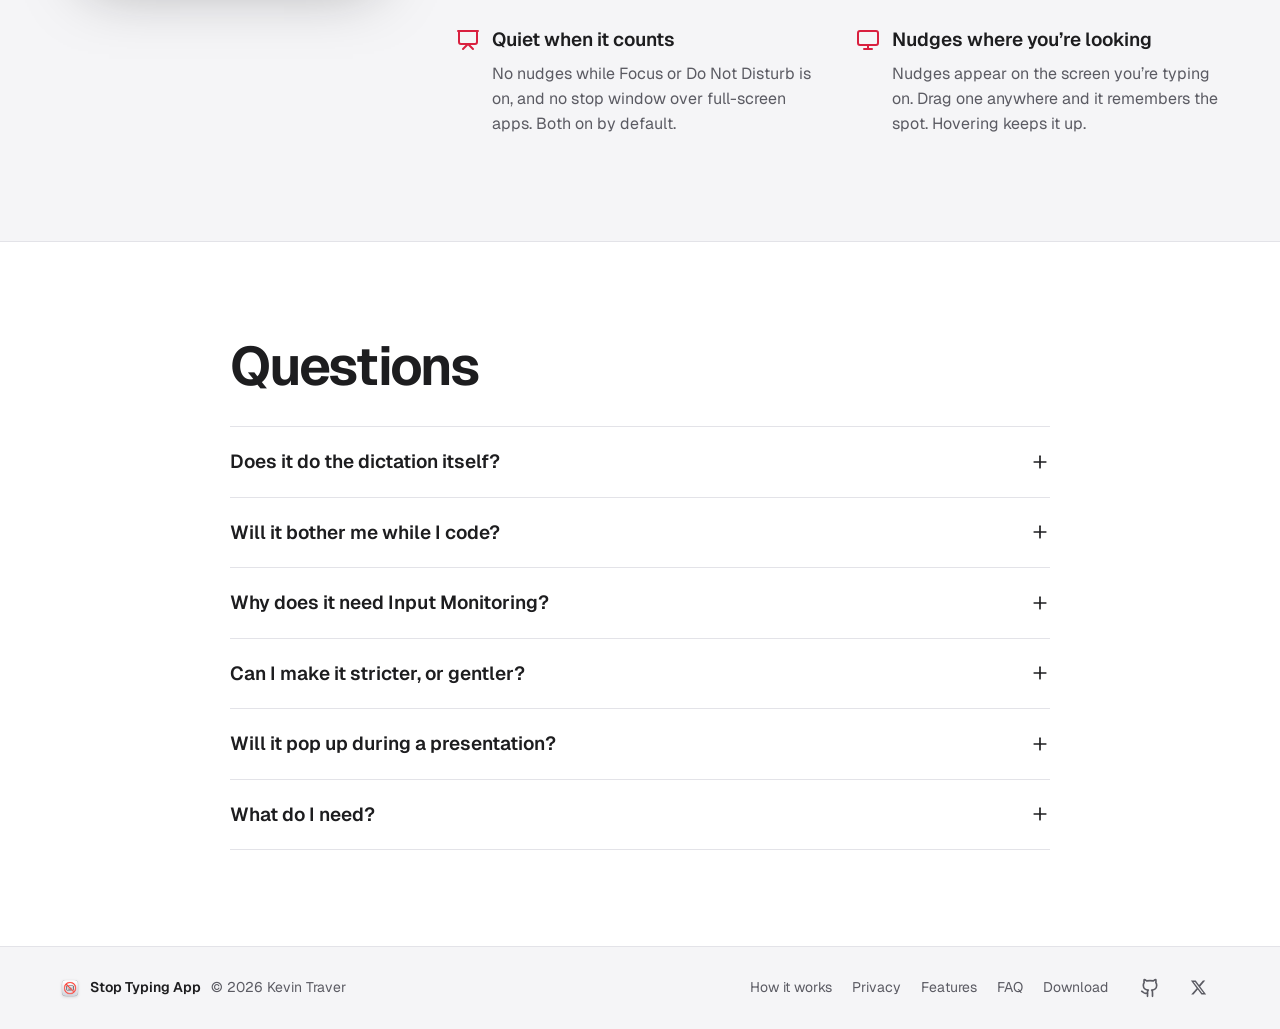
==== commit c72680ac: "fix: make the privacy claims match the app exactly - "Sandboxed, with no network access" becomes "Sa" ====
--- a/index.html
+++ b/index.html
@@ -20,7 +20,9 @@
 <meta name="twitter:card" content="summary_large_image">
 <meta name="twitter:image" content="https://www.stoptypingapp.com/og-image.png">
 <meta name="twitter:creator" content="@kevintraver">
-<link rel="stylesheet" href="/fonts/fonts.css">
+<link rel="preconnect" href="https://fonts.googleapis.com">
+<link rel="preconnect" href="https://fonts.gstatic.com" crossorigin="">
+<link href="https://fonts.googleapis.com/css2?family=Geist:wght@400;500;600;700&amp;family=Geist+Mono:wght@400;500&amp;display=swap" rel="stylesheet">
 <script>
 window.va = window.va || function () { (window.vaq = window.vaq || []).push(arguments); };
 </script>
@@ -135,7 +137,7 @@
 </li>
 <li style="display: flex; align-items: center; gap: 12px; padding: 16px 18px; background: #FFFFFF; border: 1px solid #E3E3E8; border-radius: 14px; font-size: 15px">
 <svg aria-hidden="true" width="20" height="20" viewBox="0 0 24 24" fill="none" stroke="#1D1D1F" stroke-width="2" stroke-linecap="round" stroke-linejoin="round"><path d="M12 20h.01"></path><path d="M8.5 16.429a5 5 0 0 1 7 0"></path><path d="M5 12.859a10 10 0 0 1 5.17-2.69"></path><path d="M19 12.859a10 10 0 0 0-2.007-1.523"></path><path d="M2 8.82a15 15 0 0 1 4.177-2.643"></path><path d="M22 8.82a15 15 0 0 0-11.288-3.764"></path><path d="m2 2 20 20"></path></svg>
-Typing detection stays on your Mac
+Sandboxed, and offline by default
 </li>
 </ul>
 </section>
@@ -277,8 +279,8 @@
 <section id="privacy" style="background: #111113; color: #F5F5F7">
 <div style="max-width: 1160px; margin: 0 auto; padding: clamp(64px, 10vw, 104px) 24px; display: flex; flex-direction: column; gap: 52px">
 <div style="display: flex; flex-direction: column; gap: 14px; max-width: 760px">
-<h2 style="margin: 0; font-size: clamp(34px, 4.8vw, 60px); line-height: 1.04; font-weight: 650; letter-spacing: -0.035em">Your typing stays on your Mac.</h2>
-<p style="margin: 0; font-size: 19px; color: #A1A1AA">Each key is briefly classified on your Mac as a letter, word break or other character. Only counts and timing go to the detector, not your text.</p>
+<h2 style="margin: 0; font-size: clamp(34px, 4.8vw, 60px); line-height: 1.04; font-weight: 650; letter-spacing: -0.035em">It counts your keys. It never reads them.</h2>
+<p style="margin: 0; font-size: 19px; color: #A1A1AA">Each key press becomes a number the moment it arrives. The character itself is gone before anything else happens.</p>
 </div>
 <ul class="feature-list" style="list-style: none; margin: 0; padding: 0; display: grid; grid-template-columns: repeat(auto-fit, minmax(300px, 1fr)); gap: 1px; background: #2A2A2E; border: 1px solid #2A2A2E; border-radius: 22px; overflow: hidden">
 <li style="background: #111113; padding: 28px">
@@ -288,18 +290,18 @@
 </li>
 <li style="background: #111113; padding: 28px">
 <svg aria-hidden="true" width="24" height="24" viewBox="0 0 24 24" fill="none" stroke="#F5F5F7" stroke-width="1.8" stroke-linecap="round" stroke-linejoin="round"><rect width="18" height="11" x="3" y="11" rx="2" ry="2"></rect><path d="M7 11V7a5 5 0 0 1 10 0v4"></path></svg>
-<h3 style="margin: 0; font-size: 19px; font-weight: 600">No typing history</h3>
-<p style="margin: 0; color: #A1A1AA; font-size: 16px">The app does not save, log or send your text. The input-monitoring code has no analytics. Stats record how much you typed, not what.</p>
+<h3 style="margin: 0; font-size: 19px; font-weight: 600">Nothing is kept</h3>
+<p style="margin: 0; color: #A1A1AA; font-size: 16px">Characters are never stored, logged or sent anywhere. Even the stats only know how much you typed, not what.</p>
 </li>
 <li style="background: #111113; padding: 28px">
 <svg aria-hidden="true" width="24" height="24" viewBox="0 0 24 24" fill="none" stroke="#F5F5F7" stroke-width="1.8" stroke-linecap="round" stroke-linejoin="round"><path d="M20 13c0 5-3.5 7.5-7.66 8.95a1 1 0 0 1-.67-.01C7.5 20.5 4 18 4 13V6a1 1 0 0 1 1-1c2 0 4.5-1.2 6.24-2.72a1.17 1.17 0 0 1 1.52 0C14.51 3.81 17 5 19 5a1 1 0 0 1 1 1z"></path></svg>
-<h3 style="margin: 0; font-size: 19px; font-weight: 600">Local detection, optional updates</h3>
-<p style="margin: 0; color: #A1A1AA; font-size: 16px">The keyboard-monitoring app is sandboxed without network access. Optional automatic and manual update checks use Sparkle’s separate helpers to contact GitHub.</p>
+<h3 style="margin: 0; font-size: 19px; font-weight: 600">Sandboxed, offline by default</h3>
+<p style="margin: 0; color: #A1A1AA; font-size: 16px">The app runs inside the macOS App Sandbox and, by default, makes no network connections. If you turn on update checks, it asks GitHub once a day for a newer version. Nothing you type is ever sent.</p>
 </li>
 <li style="background: #111113; padding: 28px">
 <svg aria-hidden="true" width="24" height="24" viewBox="0 0 24 24" fill="none" stroke="#F5F5F7" stroke-width="1.8" stroke-linecap="round" stroke-linejoin="round"><rect width="20" height="12" x="2" y="6" rx="2"></rect><path d="M12 12h.01"></path><path d="M17 12h.01"></path><path d="M7 12h.01"></path></svg>
-<h3 style="margin: 0; font-size: 19px; font-weight: 600">Respects Secure Event Input</h3>
-<p style="margin: 0; color: #A1A1AA; font-size: 16px">When an app enables macOS Secure Event Input, its keystrokes are hidden from Stop Typing App. Custom password fields depend on the app using them; ordinary text fields are not protected this way. Use Ignore for apps you do not want monitored.</p>
+<h3 style="margin: 0; font-size: 19px; font-weight: 600">Passwords stay invisible</h3>
+<p style="margin: 0; color: #A1A1AA; font-size: 16px">In password fields that turn on macOS secure input, macOS hides your keystrokes from every app, Stop Typing App included. Anywhere else you’d rather it never listened, like a terminal, click Ignore.</p>
 </li>
 <li style="background: #111113; padding: 28px">
 <svg aria-hidden="true" width="24" height="24" viewBox="0 0 24 24" fill="none" stroke="#F5F5F7" stroke-width="1.8" stroke-linecap="round" stroke-linejoin="round"><circle cx="12" cy="12" r="10"></circle><path d="m9 12 2 2 4-4"></path></svg>
@@ -309,14 +311,9 @@
 <li style="background: #111113; padding: 28px">
 <svg aria-hidden="true" width="24" height="24" viewBox="0 0 24 24" fill="none" stroke="#F5F5F7" stroke-width="1.8" stroke-linecap="round" stroke-linejoin="round"><path d="M3 3v16a2 2 0 0 0 2 2h16"></path><path d="M18 17V9"></path><path d="M13 17V5"></path><path d="M8 17v-3"></path></svg>
 <h3 style="margin: 0; font-size: 19px; font-weight: 600">Stats stay on your Mac</h3>
-<p style="margin: 0; color: #A1A1AA; font-size: 16px">A nudge count and word estimate are saved locally. Old counts reset at midnight while running, or when the app next starts or wakes. Settings and your ignore list stay until you change or remove them.</p>
+<p style="margin: 0; color: #A1A1AA; font-size: 16px">Today’s numbers are a nudge count and a word estimate, saved locally and reset each day.</p>
 </li>
 </ul>
-<div style="display: grid; gap: 20px; max-width: 860px; color: #A1A1AA; font-size: 16px">
-<p style="margin: 0"><strong style="color: #F5F5F7">Updates and local diagnostics.</strong> Automatic checks are off by default. If you enable them or check manually, GitHub and its download servers receive your IP address, app and updater versions, and request language, never your typing. Sparkle’s helpers run outside the app sandbox and may keep local update logs, preferences and downloads. System profiling is disabled.</p>
-<p style="margin: 0"><strong style="color: #F5F5F7">Your Mac controls system records.</strong> Optional notifications contain only generic reminders, but macOS keeps delivery times and may produce its own diagnostics. The app cannot erase records while stopped or remove copies in system backups.</p>
-<p style="margin: 0"><strong style="color: #F5F5F7">This website.</strong> It uses Vercel Web Analytics and Speed Insights for cookie-free, aggregate visit and page-speed stats. No third-party font service is loaded; fonts and images are served with the page. Our hosting provider still receives ordinary web requests, including your IP address. Following a download or external link connects to that provider.</p>
-</div>
 </div>
 </section>
 
@@ -457,7 +454,6 @@
 </span>
 </nav>
 </div>
-<p style="max-width: 1160px; margin: 0 auto; padding: 0 24px 18px; font-size: 13px; line-height: 1.5; color: #5B5B63">This website (not the app) uses Vercel Web Analytics and Speed Insights for cookie-free, aggregate visit and page-speed stats. The app itself has no analytics or tracking.</p>
 </footer>
 
 </div>
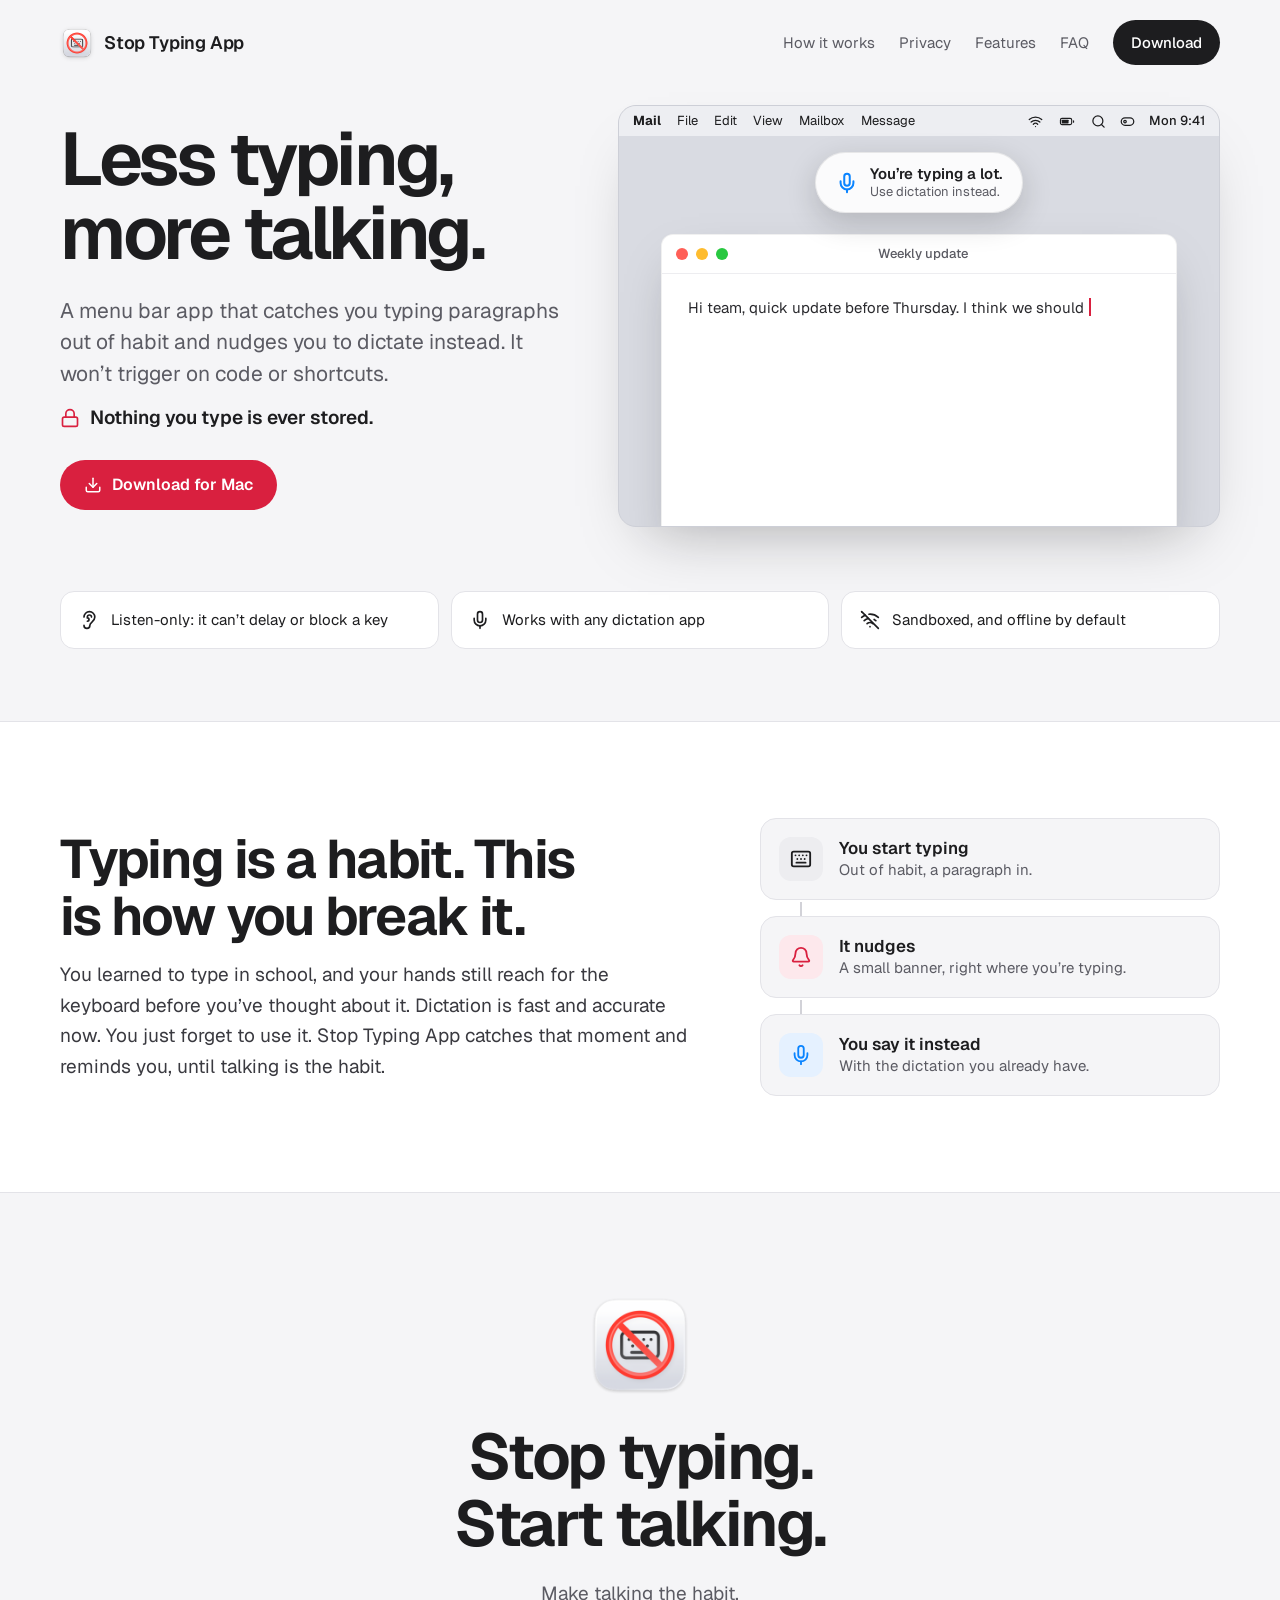
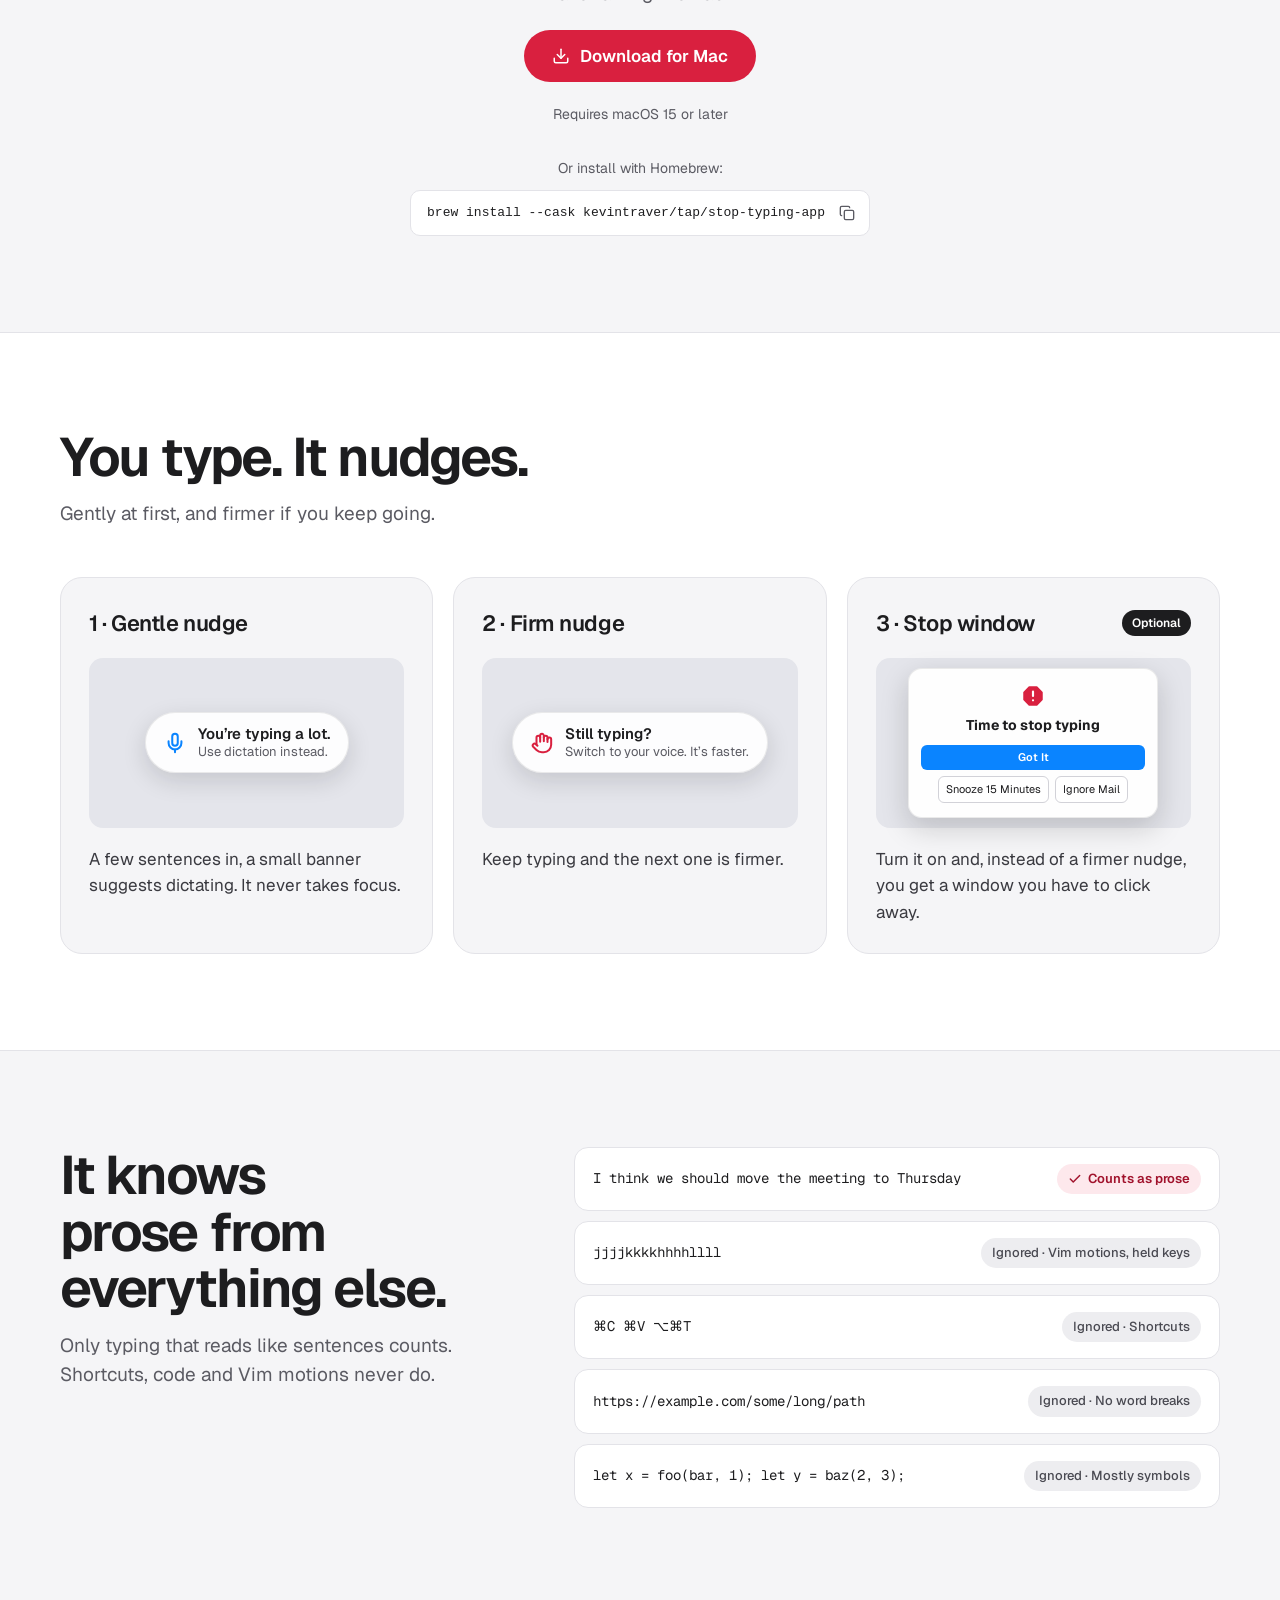
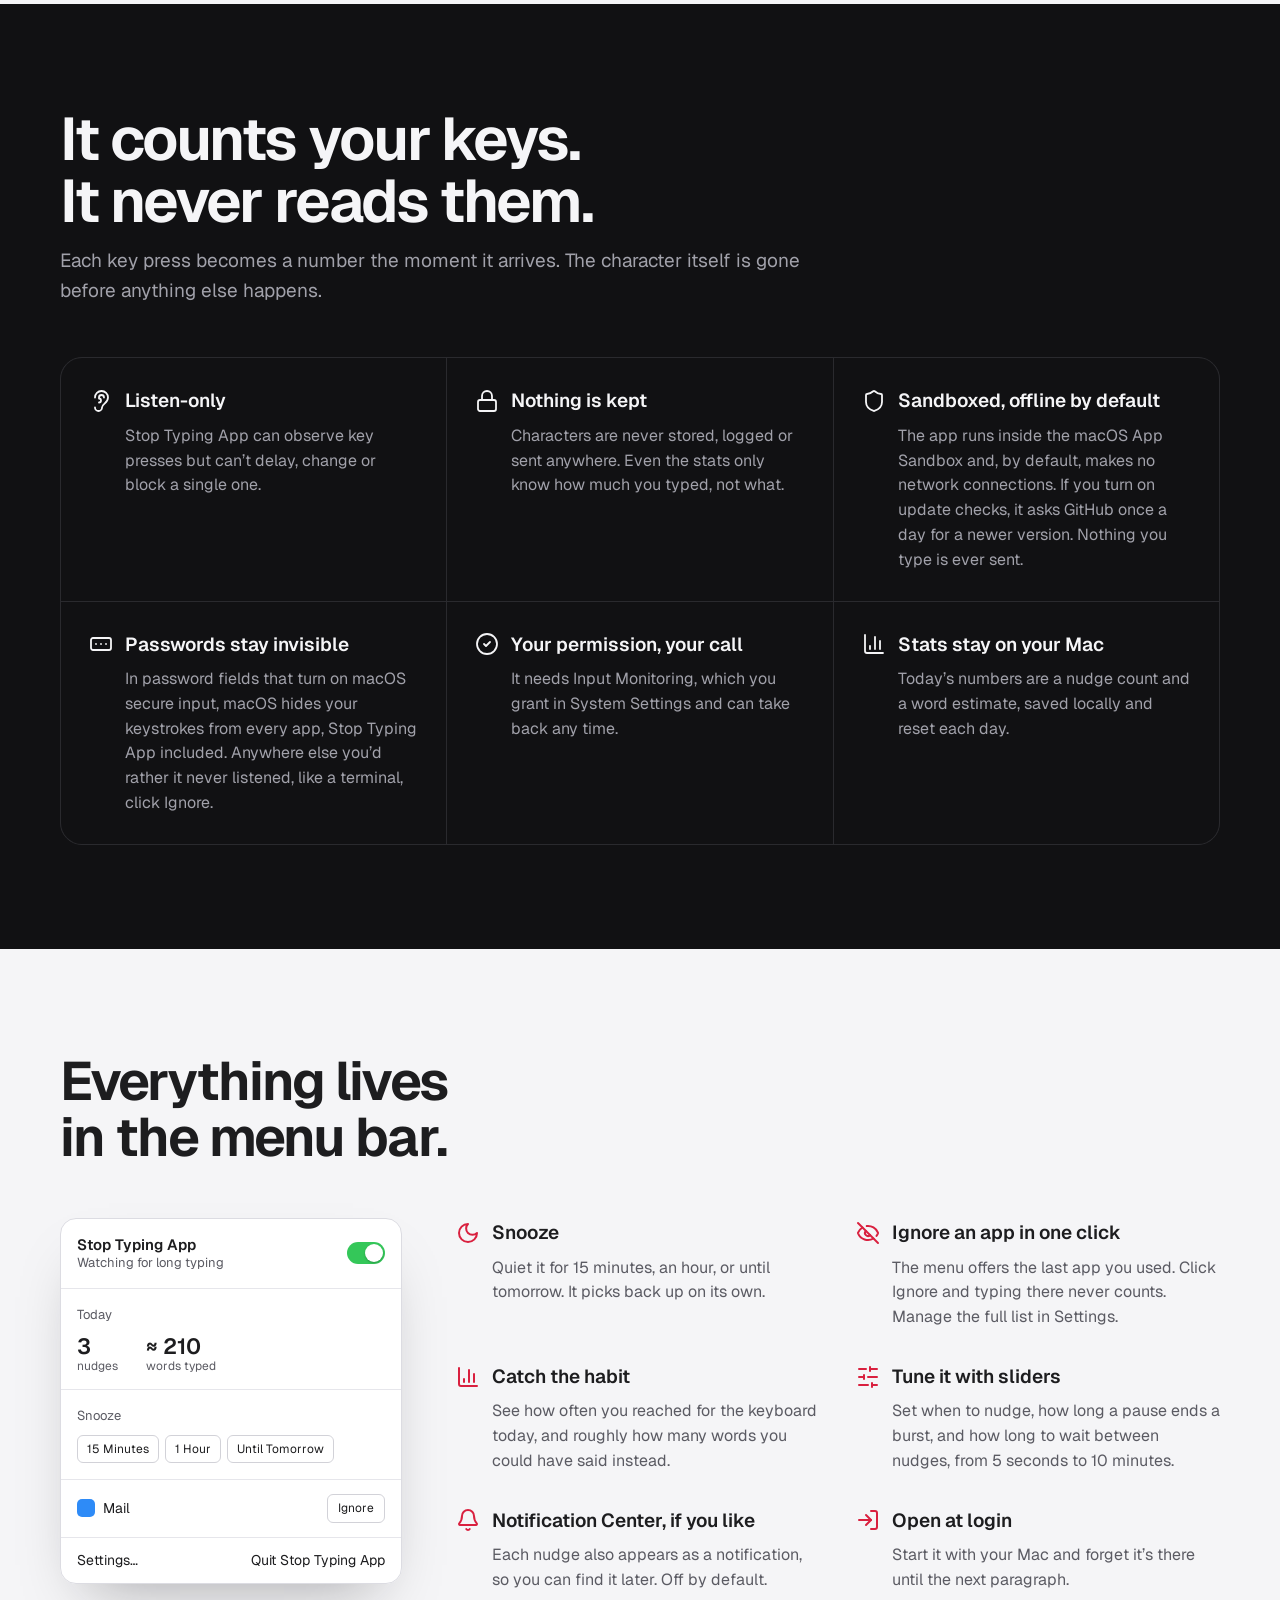
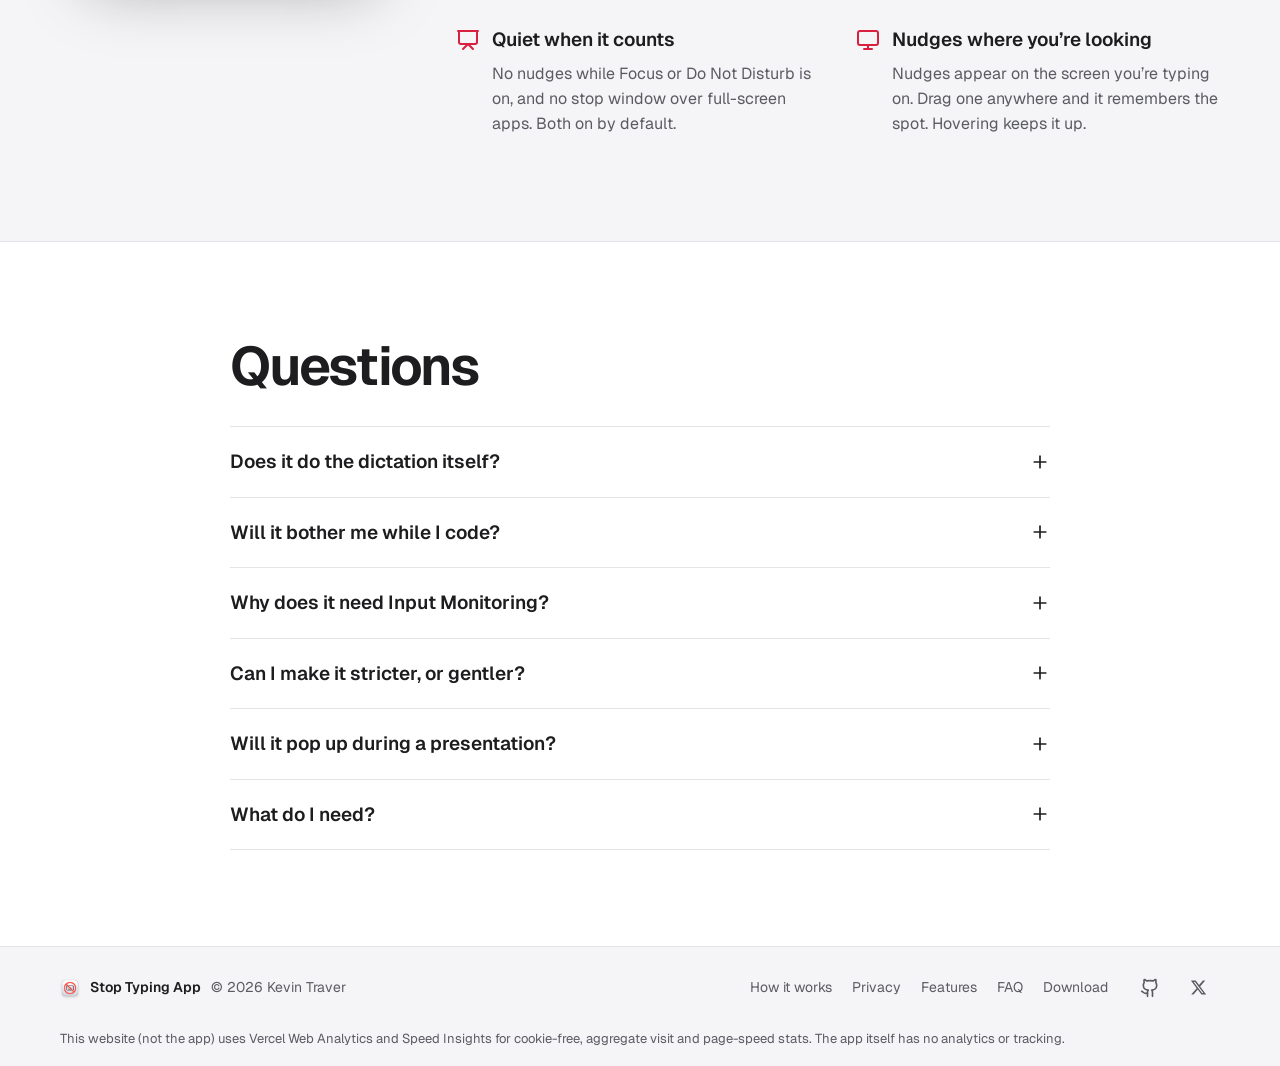
==== commit cd7eedff: "feat: disclose the site's Vercel analytics in the footer The page loads Vercel Web Analytics and Spe" ====
--- a/index.html
+++ b/index.html
@@ -454,6 +454,7 @@
 </span>
 </nav>
 </div>
+<p style="max-width: 1160px; margin: 0 auto; padding: 0 24px 18px; font-size: 13px; line-height: 1.5; color: #5B5B63">This website (not the app) uses Vercel Web Analytics and Speed Insights for cookie-free, aggregate visit and page-speed stats. The app itself has no analytics or tracking.</p>
 </footer>
 
 </div>
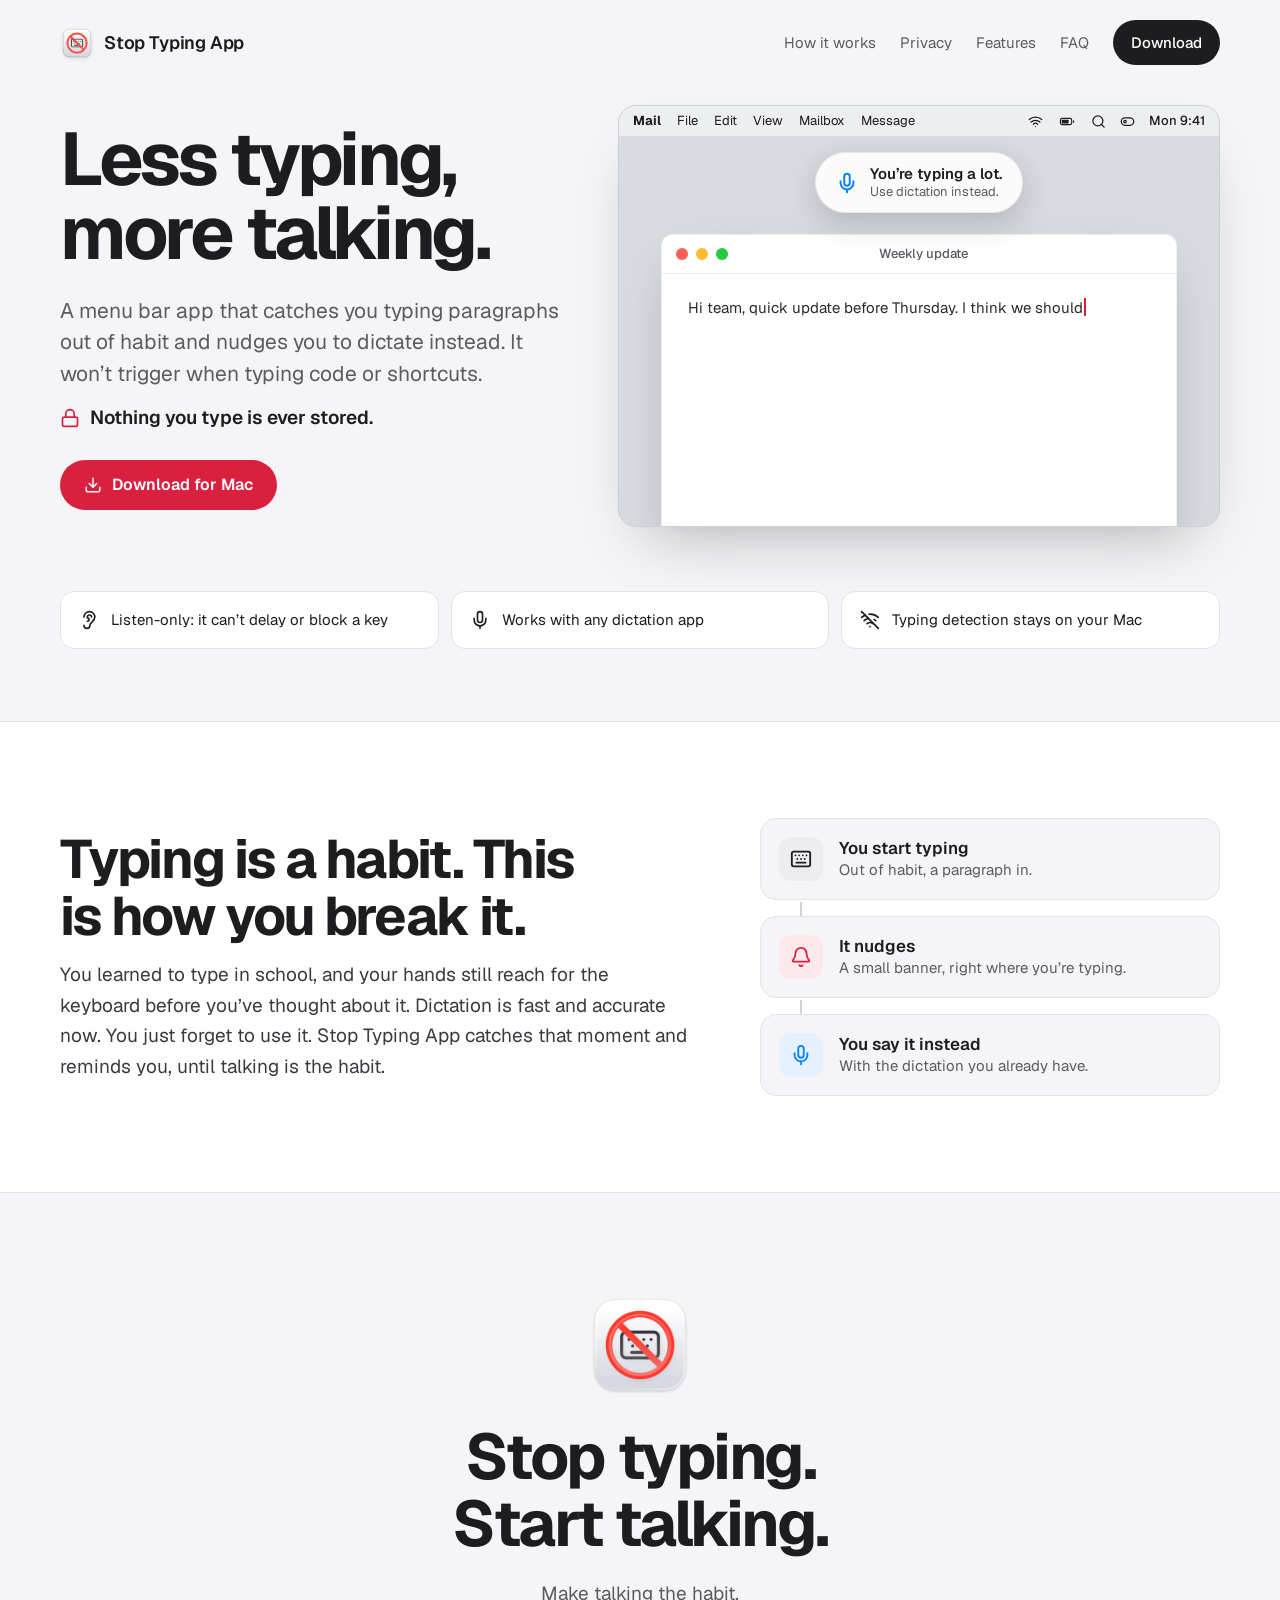
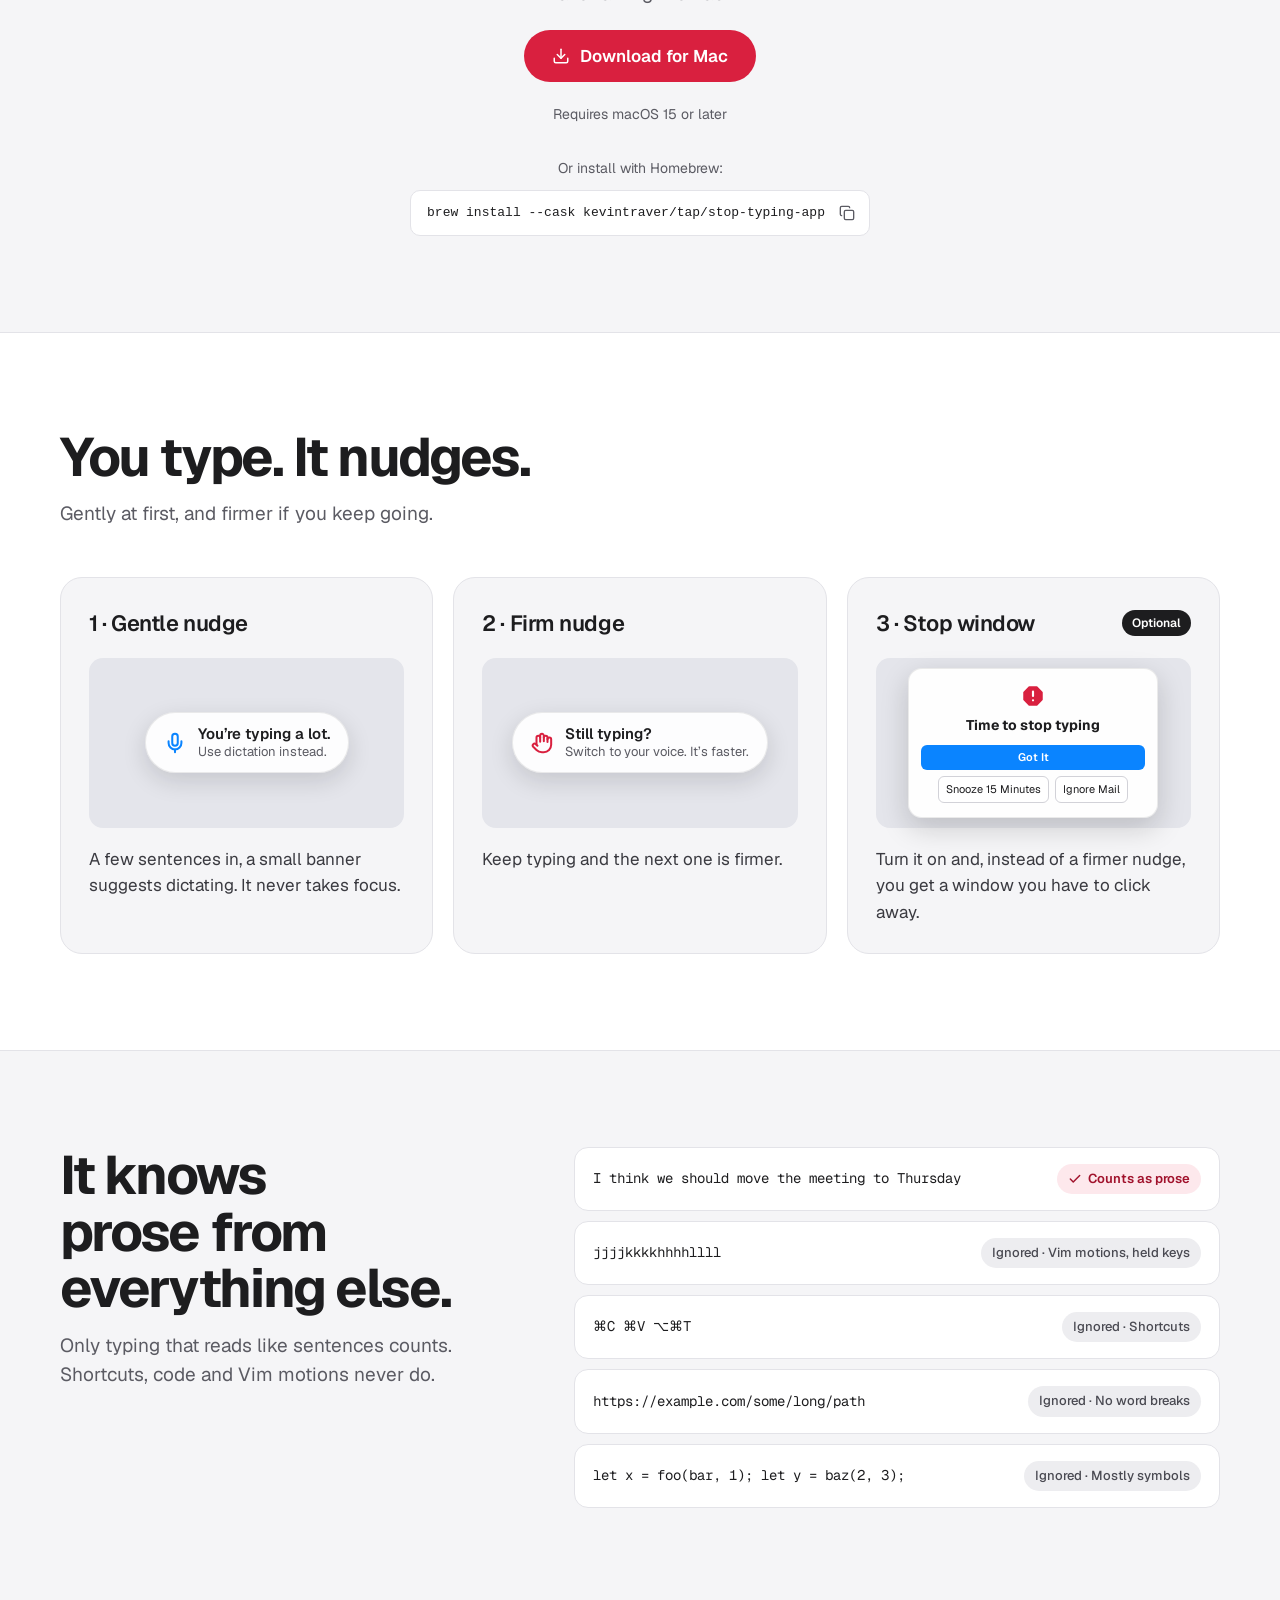
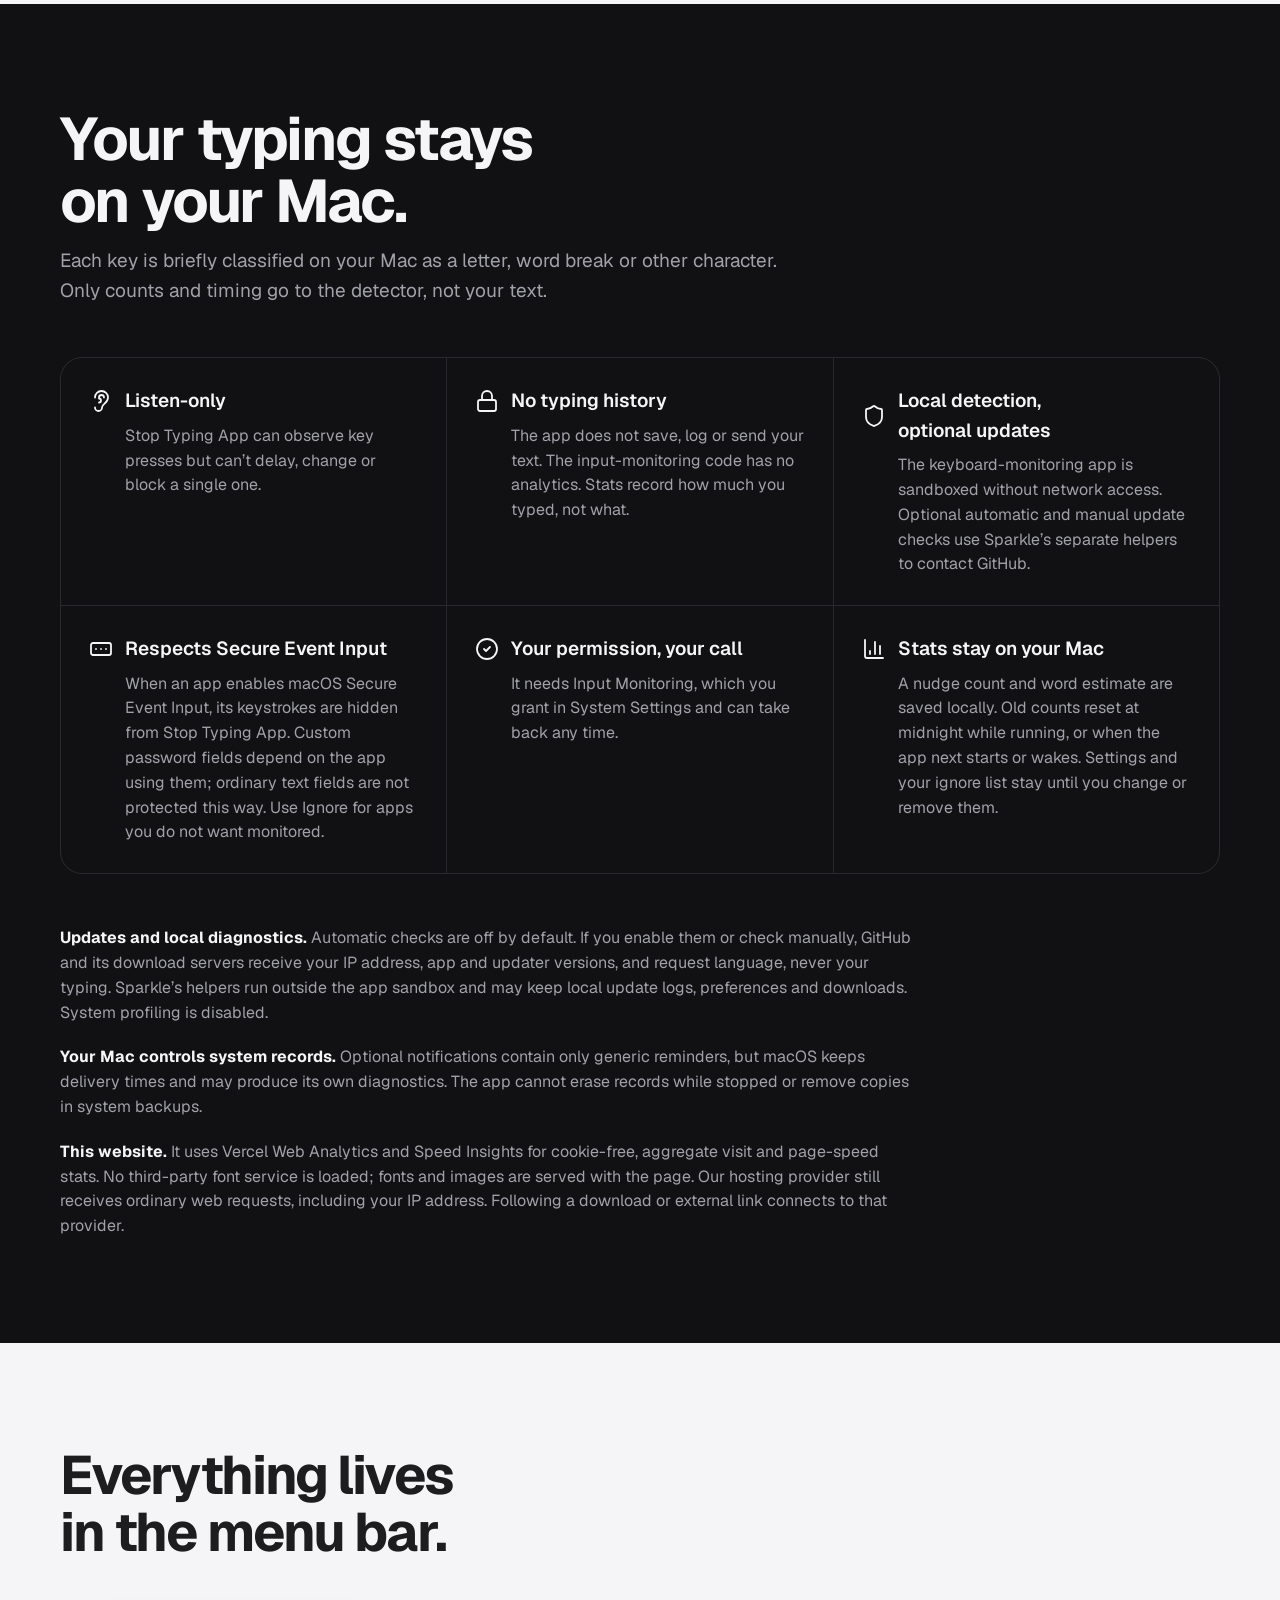
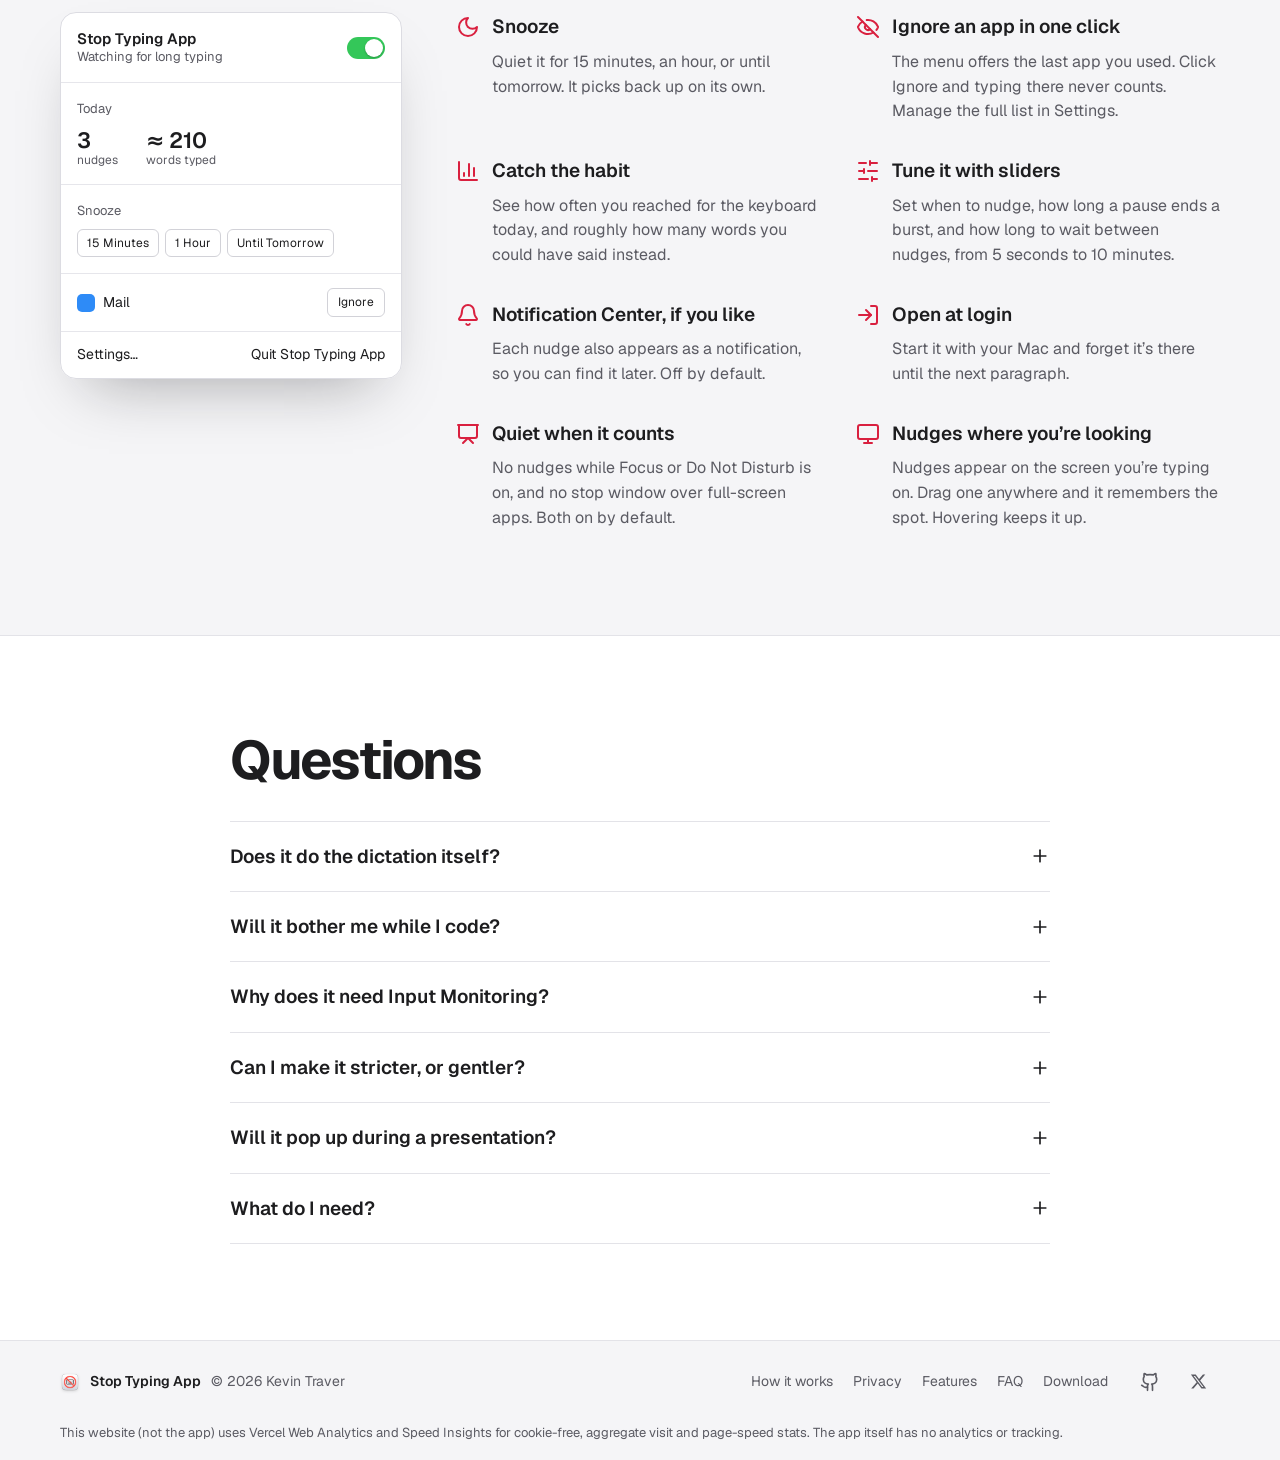
==== commit b6a16165: "fix: say the hero's nudge won't trigger when typing code or shortcuts Co-Authored-By: Claude Opus 5." ====
--- a/index.html
+++ b/index.html
@@ -20,9 +20,7 @@
 <meta name="twitter:card" content="summary_large_image">
 <meta name="twitter:image" content="https://www.stoptypingapp.com/og-image.png">
 <meta name="twitter:creator" content="@kevintraver">
-<link rel="preconnect" href="https://fonts.googleapis.com">
-<link rel="preconnect" href="https://fonts.gstatic.com" crossorigin="">
-<link href="https://fonts.googleapis.com/css2?family=Geist:wght@400;500;600;700&amp;family=Geist+Mono:wght@400;500&amp;display=swap" rel="stylesheet">
+<link rel="stylesheet" href="/fonts/fonts.css">
 <script>
 window.va = window.va || function () { (window.vaq = window.vaq || []).push(arguments); };
 </script>
@@ -72,7 +70,7 @@
 <section style="max-width: 1160px; margin: 0 auto; padding: 20px 24px 40px; display: flex; flex-wrap: wrap; align-items: center; gap: 56px">
 <div style="flex: 1 1 420px; min-width: 0; display: flex; flex-direction: column; gap: 24px">
 <h1 style="margin: 0; font-size: clamp(46px, 5.8vw, 84px); line-height: 1; font-weight: 650; letter-spacing: -0.045em">Less typing, more talking.</h1>
-<p style="margin: 0; font-size: clamp(18px, 1.7vw, 21px); line-height: 1.5; color: #5B5B63; max-width: 34em">A menu bar app that catches you typing paragraphs out of habit and nudges you to dictate instead. It won’t trigger on code or shortcuts.</p>
+<p style="margin: 0; font-size: clamp(18px, 1.7vw, 21px); line-height: 1.5; color: #5B5B63; max-width: 34em">A menu bar app that catches you typing paragraphs out of habit and nudges you to dictate instead. It won’t trigger when typing code or shortcuts.</p>
 <p style="margin: -10px 0 0; display: flex; align-items: center; gap: 10px; font-size: clamp(17px, 1.5vw, 19px); font-weight: 600; color: #1D1D1F"><svg aria-hidden="true" width="20" height="20" viewBox="0 0 24 24" fill="none" stroke="#D9203F" stroke-width="2" stroke-linecap="round" stroke-linejoin="round" style="flex: none"><rect width="18" height="11" x="3" y="11" rx="2" ry="2"></rect><path d="M7 11V7a5 5 0 0 1 10 0v4"></path></svg>Nothing you type is ever stored.</p>
 <div style="display: flex; flex-wrap: wrap; gap: 12px; padding-top: 4px">
 <a href="#download" style="display: inline-flex; align-items: center; gap: 10px; min-height: 50px; padding: 0 24px; border-radius: 999px; background: #D9203F; color: #FFFFFF; font-weight: 600; font-size: 16px">
@@ -137,7 +135,7 @@
 </li>
 <li style="display: flex; align-items: center; gap: 12px; padding: 16px 18px; background: #FFFFFF; border: 1px solid #E3E3E8; border-radius: 14px; font-size: 15px">
 <svg aria-hidden="true" width="20" height="20" viewBox="0 0 24 24" fill="none" stroke="#1D1D1F" stroke-width="2" stroke-linecap="round" stroke-linejoin="round"><path d="M12 20h.01"></path><path d="M8.5 16.429a5 5 0 0 1 7 0"></path><path d="M5 12.859a10 10 0 0 1 5.17-2.69"></path><path d="M19 12.859a10 10 0 0 0-2.007-1.523"></path><path d="M2 8.82a15 15 0 0 1 4.177-2.643"></path><path d="M22 8.82a15 15 0 0 0-11.288-3.764"></path><path d="m2 2 20 20"></path></svg>
-Sandboxed, and offline by default
+Typing detection stays on your Mac
 </li>
 </ul>
 </section>
@@ -279,8 +277,8 @@
 <section id="privacy" style="background: #111113; color: #F5F5F7">
 <div style="max-width: 1160px; margin: 0 auto; padding: clamp(64px, 10vw, 104px) 24px; display: flex; flex-direction: column; gap: 52px">
 <div style="display: flex; flex-direction: column; gap: 14px; max-width: 760px">
-<h2 style="margin: 0; font-size: clamp(34px, 4.8vw, 60px); line-height: 1.04; font-weight: 650; letter-spacing: -0.035em">It counts your keys. It never reads them.</h2>
-<p style="margin: 0; font-size: 19px; color: #A1A1AA">Each key press becomes a number the moment it arrives. The character itself is gone before anything else happens.</p>
+<h2 style="margin: 0; font-size: clamp(34px, 4.8vw, 60px); line-height: 1.04; font-weight: 650; letter-spacing: -0.035em">Your typing stays on your Mac.</h2>
+<p style="margin: 0; font-size: 19px; color: #A1A1AA">Each key is briefly classified on your Mac as a letter, word break or other character. Only counts and timing go to the detector, not your text.</p>
 </div>
 <ul class="feature-list" style="list-style: none; margin: 0; padding: 0; display: grid; grid-template-columns: repeat(auto-fit, minmax(300px, 1fr)); gap: 1px; background: #2A2A2E; border: 1px solid #2A2A2E; border-radius: 22px; overflow: hidden">
 <li style="background: #111113; padding: 28px">
@@ -290,18 +288,18 @@
 </li>
 <li style="background: #111113; padding: 28px">
 <svg aria-hidden="true" width="24" height="24" viewBox="0 0 24 24" fill="none" stroke="#F5F5F7" stroke-width="1.8" stroke-linecap="round" stroke-linejoin="round"><rect width="18" height="11" x="3" y="11" rx="2" ry="2"></rect><path d="M7 11V7a5 5 0 0 1 10 0v4"></path></svg>
-<h3 style="margin: 0; font-size: 19px; font-weight: 600">Nothing is kept</h3>
-<p style="margin: 0; color: #A1A1AA; font-size: 16px">Characters are never stored, logged or sent anywhere. Even the stats only know how much you typed, not what.</p>
+<h3 style="margin: 0; font-size: 19px; font-weight: 600">No typing history</h3>
+<p style="margin: 0; color: #A1A1AA; font-size: 16px">The app does not save, log or send your text. The input-monitoring code has no analytics. Stats record how much you typed, not what.</p>
 </li>
 <li style="background: #111113; padding: 28px">
 <svg aria-hidden="true" width="24" height="24" viewBox="0 0 24 24" fill="none" stroke="#F5F5F7" stroke-width="1.8" stroke-linecap="round" stroke-linejoin="round"><path d="M20 13c0 5-3.5 7.5-7.66 8.95a1 1 0 0 1-.67-.01C7.5 20.5 4 18 4 13V6a1 1 0 0 1 1-1c2 0 4.5-1.2 6.24-2.72a1.17 1.17 0 0 1 1.52 0C14.51 3.81 17 5 19 5a1 1 0 0 1 1 1z"></path></svg>
-<h3 style="margin: 0; font-size: 19px; font-weight: 600">Sandboxed, offline by default</h3>
-<p style="margin: 0; color: #A1A1AA; font-size: 16px">The app runs inside the macOS App Sandbox and, by default, makes no network connections. If you turn on update checks, it asks GitHub once a day for a newer version. Nothing you type is ever sent.</p>
+<h3 style="margin: 0; font-size: 19px; font-weight: 600">Local detection, optional updates</h3>
+<p style="margin: 0; color: #A1A1AA; font-size: 16px">The keyboard-monitoring app is sandboxed without network access. Optional automatic and manual update checks use Sparkle’s separate helpers to contact GitHub.</p>
 </li>
 <li style="background: #111113; padding: 28px">
 <svg aria-hidden="true" width="24" height="24" viewBox="0 0 24 24" fill="none" stroke="#F5F5F7" stroke-width="1.8" stroke-linecap="round" stroke-linejoin="round"><rect width="20" height="12" x="2" y="6" rx="2"></rect><path d="M12 12h.01"></path><path d="M17 12h.01"></path><path d="M7 12h.01"></path></svg>
-<h3 style="margin: 0; font-size: 19px; font-weight: 600">Passwords stay invisible</h3>
-<p style="margin: 0; color: #A1A1AA; font-size: 16px">In password fields that turn on macOS secure input, macOS hides your keystrokes from every app, Stop Typing App included. Anywhere else you’d rather it never listened, like a terminal, click Ignore.</p>
+<h3 style="margin: 0; font-size: 19px; font-weight: 600">Respects Secure Event Input</h3>
+<p style="margin: 0; color: #A1A1AA; font-size: 16px">When an app enables macOS Secure Event Input, its keystrokes are hidden from Stop Typing App. Custom password fields depend on the app using them; ordinary text fields are not protected this way. Use Ignore for apps you do not want monitored.</p>
 </li>
 <li style="background: #111113; padding: 28px">
 <svg aria-hidden="true" width="24" height="24" viewBox="0 0 24 24" fill="none" stroke="#F5F5F7" stroke-width="1.8" stroke-linecap="round" stroke-linejoin="round"><circle cx="12" cy="12" r="10"></circle><path d="m9 12 2 2 4-4"></path></svg>
@@ -311,9 +309,14 @@
 <li style="background: #111113; padding: 28px">
 <svg aria-hidden="true" width="24" height="24" viewBox="0 0 24 24" fill="none" stroke="#F5F5F7" stroke-width="1.8" stroke-linecap="round" stroke-linejoin="round"><path d="M3 3v16a2 2 0 0 0 2 2h16"></path><path d="M18 17V9"></path><path d="M13 17V5"></path><path d="M8 17v-3"></path></svg>
 <h3 style="margin: 0; font-size: 19px; font-weight: 600">Stats stay on your Mac</h3>
-<p style="margin: 0; color: #A1A1AA; font-size: 16px">Today’s numbers are a nudge count and a word estimate, saved locally and reset each day.</p>
+<p style="margin: 0; color: #A1A1AA; font-size: 16px">A nudge count and word estimate are saved locally. Old counts reset at midnight while running, or when the app next starts or wakes. Settings and your ignore list stay until you change or remove them.</p>
 </li>
 </ul>
+<div style="display: grid; gap: 20px; max-width: 860px; color: #A1A1AA; font-size: 16px">
+<p style="margin: 0"><strong style="color: #F5F5F7">Updates and local diagnostics.</strong> Automatic checks are off by default. If you enable them or check manually, GitHub and its download servers receive your IP address, app and updater versions, and request language, never your typing. Sparkle’s helpers run outside the app sandbox and may keep local update logs, preferences and downloads. System profiling is disabled.</p>
+<p style="margin: 0"><strong style="color: #F5F5F7">Your Mac controls system records.</strong> Optional notifications contain only generic reminders, but macOS keeps delivery times and may produce its own diagnostics. The app cannot erase records while stopped or remove copies in system backups.</p>
+<p style="margin: 0"><strong style="color: #F5F5F7">This website.</strong> It uses Vercel Web Analytics and Speed Insights for cookie-free, aggregate visit and page-speed stats. No third-party font service is loaded; fonts and images are served with the page. Our hosting provider still receives ordinary web requests, including your IP address. Following a download or external link connects to that provider.</p>
+</div>
 </div>
 </section>
 
--- a/fonts/fonts.css
+++ b/fonts/fonts.css
@@ -0,0 +1,288 @@
+/* cyrillic-ext */
+@font-face {
+  font-family: 'Geist';
+  font-style: normal;
+  font-weight: 400;
+  font-display: swap;
+  src: url(gyByhwUxId8gMEwRGFWfOw.woff2) format('woff2');
+  unicode-range: U+0460-052F, U+1C80-1C8A, U+20B4, U+2DE0-2DFF, U+A640-A69F, U+FE2E-FE2F;
+}
+/* cyrillic */
+@font-face {
+  font-family: 'Geist';
+  font-style: normal;
+  font-weight: 400;
+  font-display: swap;
+  src: url(gyByhwUxId8gMEwYGFWfOw.woff2) format('woff2');
+  unicode-range: U+0301, U+0400-045F, U+0490-0491, U+04B0-04B1, U+2116;
+}
+/* vietnamese */
+@font-face {
+  font-family: 'Geist';
+  font-style: normal;
+  font-weight: 400;
+  font-display: swap;
+  src: url(gyByhwUxId8gMEwTGFWfOw.woff2) format('woff2');
+  unicode-range: U+0102-0103, U+0110-0111, U+0128-0129, U+0168-0169, U+01A0-01A1, U+01AF-01B0, U+0300-0301, U+0303-0304, U+0308-0309, U+0323, U+0329, U+1EA0-1EF9, U+20AB;
+}
+/* latin-ext */
+@font-face {
+  font-family: 'Geist';
+  font-style: normal;
+  font-weight: 400;
+  font-display: swap;
+  src: url(gyByhwUxId8gMEwSGFWfOw.woff2) format('woff2');
+  unicode-range: U+0100-02BA, U+02BD-02C5, U+02C7-02CC, U+02CE-02D7, U+02DD-02FF, U+0304, U+0308, U+0329, U+1D00-1DBF, U+1E00-1E9F, U+1EF2-1EFF, U+2020, U+20A0-20AB, U+20AD-20C4, U+2113, U+2C60-2C7F, U+A720-A7FF;
+}
+/* latin */
+@font-face {
+  font-family: 'Geist';
+  font-style: normal;
+  font-weight: 400;
+  font-display: swap;
+  src: url(gyByhwUxId8gMEwcGFU.woff2) format('woff2');
+  unicode-range: U+0000-00FF, U+0131, U+0152-0153, U+02BB-02BC, U+02C6, U+02DA, U+02DC, U+0304, U+0308, U+0329, U+2000-206F, U+20AC, U+2122, U+2191, U+2193, U+2212, U+2215, U+FEFF, U+FFFD;
+}
+/* cyrillic-ext */
+@font-face {
+  font-family: 'Geist';
+  font-style: normal;
+  font-weight: 500;
+  font-display: swap;
+  src: url(gyByhwUxId8gMEwRGFWfOw.woff2) format('woff2');
+  unicode-range: U+0460-052F, U+1C80-1C8A, U+20B4, U+2DE0-2DFF, U+A640-A69F, U+FE2E-FE2F;
+}
+/* cyrillic */
+@font-face {
+  font-family: 'Geist';
+  font-style: normal;
+  font-weight: 500;
+  font-display: swap;
+  src: url(gyByhwUxId8gMEwYGFWfOw.woff2) format('woff2');
+  unicode-range: U+0301, U+0400-045F, U+0490-0491, U+04B0-04B1, U+2116;
+}
+/* vietnamese */
+@font-face {
+  font-family: 'Geist';
+  font-style: normal;
+  font-weight: 500;
+  font-display: swap;
+  src: url(gyByhwUxId8gMEwTGFWfOw.woff2) format('woff2');
+  unicode-range: U+0102-0103, U+0110-0111, U+0128-0129, U+0168-0169, U+01A0-01A1, U+01AF-01B0, U+0300-0301, U+0303-0304, U+0308-0309, U+0323, U+0329, U+1EA0-1EF9, U+20AB;
+}
+/* latin-ext */
+@font-face {
+  font-family: 'Geist';
+  font-style: normal;
+  font-weight: 500;
+  font-display: swap;
+  src: url(gyByhwUxId8gMEwSGFWfOw.woff2) format('woff2');
+  unicode-range: U+0100-02BA, U+02BD-02C5, U+02C7-02CC, U+02CE-02D7, U+02DD-02FF, U+0304, U+0308, U+0329, U+1D00-1DBF, U+1E00-1E9F, U+1EF2-1EFF, U+2020, U+20A0-20AB, U+20AD-20C4, U+2113, U+2C60-2C7F, U+A720-A7FF;
+}
+/* latin */
+@font-face {
+  font-family: 'Geist';
+  font-style: normal;
+  font-weight: 500;
+  font-display: swap;
+  src: url(gyByhwUxId8gMEwcGFU.woff2) format('woff2');
+  unicode-range: U+0000-00FF, U+0131, U+0152-0153, U+02BB-02BC, U+02C6, U+02DA, U+02DC, U+0304, U+0308, U+0329, U+2000-206F, U+20AC, U+2122, U+2191, U+2193, U+2212, U+2215, U+FEFF, U+FFFD;
+}
+/* cyrillic-ext */
+@font-face {
+  font-family: 'Geist';
+  font-style: normal;
+  font-weight: 600;
+  font-display: swap;
+  src: url(gyByhwUxId8gMEwRGFWfOw.woff2) format('woff2');
+  unicode-range: U+0460-052F, U+1C80-1C8A, U+20B4, U+2DE0-2DFF, U+A640-A69F, U+FE2E-FE2F;
+}
+/* cyrillic */
+@font-face {
+  font-family: 'Geist';
+  font-style: normal;
+  font-weight: 600;
+  font-display: swap;
+  src: url(gyByhwUxId8gMEwYGFWfOw.woff2) format('woff2');
+  unicode-range: U+0301, U+0400-045F, U+0490-0491, U+04B0-04B1, U+2116;
+}
+/* vietnamese */
+@font-face {
+  font-family: 'Geist';
+  font-style: normal;
+  font-weight: 600;
+  font-display: swap;
+  src: url(gyByhwUxId8gMEwTGFWfOw.woff2) format('woff2');
+  unicode-range: U+0102-0103, U+0110-0111, U+0128-0129, U+0168-0169, U+01A0-01A1, U+01AF-01B0, U+0300-0301, U+0303-0304, U+0308-0309, U+0323, U+0329, U+1EA0-1EF9, U+20AB;
+}
+/* latin-ext */
+@font-face {
+  font-family: 'Geist';
+  font-style: normal;
+  font-weight: 600;
+  font-display: swap;
+  src: url(gyByhwUxId8gMEwSGFWfOw.woff2) format('woff2');
+  unicode-range: U+0100-02BA, U+02BD-02C5, U+02C7-02CC, U+02CE-02D7, U+02DD-02FF, U+0304, U+0308, U+0329, U+1D00-1DBF, U+1E00-1E9F, U+1EF2-1EFF, U+2020, U+20A0-20AB, U+20AD-20C4, U+2113, U+2C60-2C7F, U+A720-A7FF;
+}
+/* latin */
+@font-face {
+  font-family: 'Geist';
+  font-style: normal;
+  font-weight: 600;
+  font-display: swap;
+  src: url(gyByhwUxId8gMEwcGFU.woff2) format('woff2');
+  unicode-range: U+0000-00FF, U+0131, U+0152-0153, U+02BB-02BC, U+02C6, U+02DA, U+02DC, U+0304, U+0308, U+0329, U+2000-206F, U+20AC, U+2122, U+2191, U+2193, U+2212, U+2215, U+FEFF, U+FFFD;
+}
+/* cyrillic-ext */
+@font-face {
+  font-family: 'Geist';
+  font-style: normal;
+  font-weight: 700;
+  font-display: swap;
+  src: url(gyByhwUxId8gMEwRGFWfOw.woff2) format('woff2');
+  unicode-range: U+0460-052F, U+1C80-1C8A, U+20B4, U+2DE0-2DFF, U+A640-A69F, U+FE2E-FE2F;
+}
+/* cyrillic */
+@font-face {
+  font-family: 'Geist';
+  font-style: normal;
+  font-weight: 700;
+  font-display: swap;
+  src: url(gyByhwUxId8gMEwYGFWfOw.woff2) format('woff2');
+  unicode-range: U+0301, U+0400-045F, U+0490-0491, U+04B0-04B1, U+2116;
+}
+/* vietnamese */
+@font-face {
+  font-family: 'Geist';
+  font-style: normal;
+  font-weight: 700;
+  font-display: swap;
+  src: url(gyByhwUxId8gMEwTGFWfOw.woff2) format('woff2');
+  unicode-range: U+0102-0103, U+0110-0111, U+0128-0129, U+0168-0169, U+01A0-01A1, U+01AF-01B0, U+0300-0301, U+0303-0304, U+0308-0309, U+0323, U+0329, U+1EA0-1EF9, U+20AB;
+}
+/* latin-ext */
+@font-face {
+  font-family: 'Geist';
+  font-style: normal;
+  font-weight: 700;
+  font-display: swap;
+  src: url(gyByhwUxId8gMEwSGFWfOw.woff2) format('woff2');
+  unicode-range: U+0100-02BA, U+02BD-02C5, U+02C7-02CC, U+02CE-02D7, U+02DD-02FF, U+0304, U+0308, U+0329, U+1D00-1DBF, U+1E00-1E9F, U+1EF2-1EFF, U+2020, U+20A0-20AB, U+20AD-20C4, U+2113, U+2C60-2C7F, U+A720-A7FF;
+}
+/* latin */
+@font-face {
+  font-family: 'Geist';
+  font-style: normal;
+  font-weight: 700;
+  font-display: swap;
+  src: url(gyByhwUxId8gMEwcGFU.woff2) format('woff2');
+  unicode-range: U+0000-00FF, U+0131, U+0152-0153, U+02BB-02BC, U+02C6, U+02DA, U+02DC, U+0304, U+0308, U+0329, U+2000-206F, U+20AC, U+2122, U+2191, U+2193, U+2212, U+2215, U+FEFF, U+FFFD;
+}
+/* cyrillic-ext */
+@font-face {
+  font-family: 'Geist Mono';
+  font-style: normal;
+  font-weight: 400;
+  font-display: swap;
+  src: url(or3nQ6H-1_WfwkMZI_qYFrodmgPn.woff2) format('woff2');
+  unicode-range: U+0460-052F, U+1C80-1C8A, U+20B4, U+2DE0-2DFF, U+A640-A69F, U+FE2E-FE2F;
+}
+/* cyrillic */
+@font-face {
+  font-family: 'Geist Mono';
+  font-style: normal;
+  font-weight: 400;
+  font-display: swap;
+  src: url(or3nQ6H-1_WfwkMZI_qYFrMdmgPn.woff2) format('woff2');
+  unicode-range: U+0301, U+0400-045F, U+0490-0491, U+04B0-04B1, U+2116;
+}
+/* symbols2 */
+@font-face {
+  font-family: 'Geist Mono';
+  font-style: normal;
+  font-weight: 400;
+  font-display: swap;
+  src: url(or3nQ6H-1_WfwkMZI_qYFg08vz7ehw.woff2) format('woff2');
+  unicode-range: U+2000-2001, U+2004-2008, U+200A, U+23B8-23BD, U+2500-259F;
+}
+/* vietnamese */
+@font-face {
+  font-family: 'Geist Mono';
+  font-style: normal;
+  font-weight: 400;
+  font-display: swap;
+  src: url(or3nQ6H-1_WfwkMZI_qYFrgdmgPn.woff2) format('woff2');
+  unicode-range: U+0102-0103, U+0110-0111, U+0128-0129, U+0168-0169, U+01A0-01A1, U+01AF-01B0, U+0300-0301, U+0303-0304, U+0308-0309, U+0323, U+0329, U+1EA0-1EF9, U+20AB;
+}
+/* latin-ext */
+@font-face {
+  font-family: 'Geist Mono';
+  font-style: normal;
+  font-weight: 400;
+  font-display: swap;
+  src: url(or3nQ6H-1_WfwkMZI_qYFrkdmgPn.woff2) format('woff2');
+  unicode-range: U+0100-02BA, U+02BD-02C5, U+02C7-02CC, U+02CE-02D7, U+02DD-02FF, U+0304, U+0308, U+0329, U+1D00-1DBF, U+1E00-1E9F, U+1EF2-1EFF, U+2020, U+20A0-20AB, U+20AD-20C4, U+2113, U+2C60-2C7F, U+A720-A7FF;
+}
+/* latin */
+@font-face {
+  font-family: 'Geist Mono';
+  font-style: normal;
+  font-weight: 400;
+  font-display: swap;
+  src: url(or3nQ6H-1_WfwkMZI_qYFrcdmg.woff2) format('woff2');
+  unicode-range: U+0000-00FF, U+0131, U+0152-0153, U+02BB-02BC, U+02C6, U+02DA, U+02DC, U+0304, U+0308, U+0329, U+2000-206F, U+20AC, U+2122, U+2191, U+2193, U+2212, U+2215, U+FEFF, U+FFFD;
+}
+/* cyrillic-ext */
+@font-face {
+  font-family: 'Geist Mono';
+  font-style: normal;
+  font-weight: 500;
+  font-display: swap;
+  src: url(or3nQ6H-1_WfwkMZI_qYFrodmgPn.woff2) format('woff2');
+  unicode-range: U+0460-052F, U+1C80-1C8A, U+20B4, U+2DE0-2DFF, U+A640-A69F, U+FE2E-FE2F;
+}
+/* cyrillic */
+@font-face {
+  font-family: 'Geist Mono';
+  font-style: normal;
+  font-weight: 500;
+  font-display: swap;
+  src: url(or3nQ6H-1_WfwkMZI_qYFrMdmgPn.woff2) format('woff2');
+  unicode-range: U+0301, U+0400-045F, U+0490-0491, U+04B0-04B1, U+2116;
+}
+/* symbols2 */
+@font-face {
+  font-family: 'Geist Mono';
+  font-style: normal;
+  font-weight: 500;
+  font-display: swap;
+  src: url(or3nQ6H-1_WfwkMZI_qYFg08vz7ehw.woff2) format('woff2');
+  unicode-range: U+2000-2001, U+2004-2008, U+200A, U+23B8-23BD, U+2500-259F;
+}
+/* vietnamese */
+@font-face {
+  font-family: 'Geist Mono';
+  font-style: normal;
+  font-weight: 500;
+  font-display: swap;
+  src: url(or3nQ6H-1_WfwkMZI_qYFrgdmgPn.woff2) format('woff2');
+  unicode-range: U+0102-0103, U+0110-0111, U+0128-0129, U+0168-0169, U+01A0-01A1, U+01AF-01B0, U+0300-0301, U+0303-0304, U+0308-0309, U+0323, U+0329, U+1EA0-1EF9, U+20AB;
+}
+/* latin-ext */
+@font-face {
+  font-family: 'Geist Mono';
+  font-style: normal;
+  font-weight: 500;
+  font-display: swap;
+  src: url(or3nQ6H-1_WfwkMZI_qYFrkdmgPn.woff2) format('woff2');
+  unicode-range: U+0100-02BA, U+02BD-02C5, U+02C7-02CC, U+02CE-02D7, U+02DD-02FF, U+0304, U+0308, U+0329, U+1D00-1DBF, U+1E00-1E9F, U+1EF2-1EFF, U+2020, U+20A0-20AB, U+20AD-20C4, U+2113, U+2C60-2C7F, U+A720-A7FF;
+}
+/* latin */
+@font-face {
+  font-family: 'Geist Mono';
+  font-style: normal;
+  font-weight: 500;
+  font-display: swap;
+  src: url(or3nQ6H-1_WfwkMZI_qYFrcdmg.woff2) format('woff2');
+  unicode-range: U+0000-00FF, U+0131, U+0152-0153, U+02BB-02BC, U+02C6, U+02DA, U+02DC, U+0304, U+0308, U+0329, U+2000-206F, U+20AC, U+2122, U+2191, U+2193, U+2212, U+2215, U+FEFF, U+FFFD;
+}
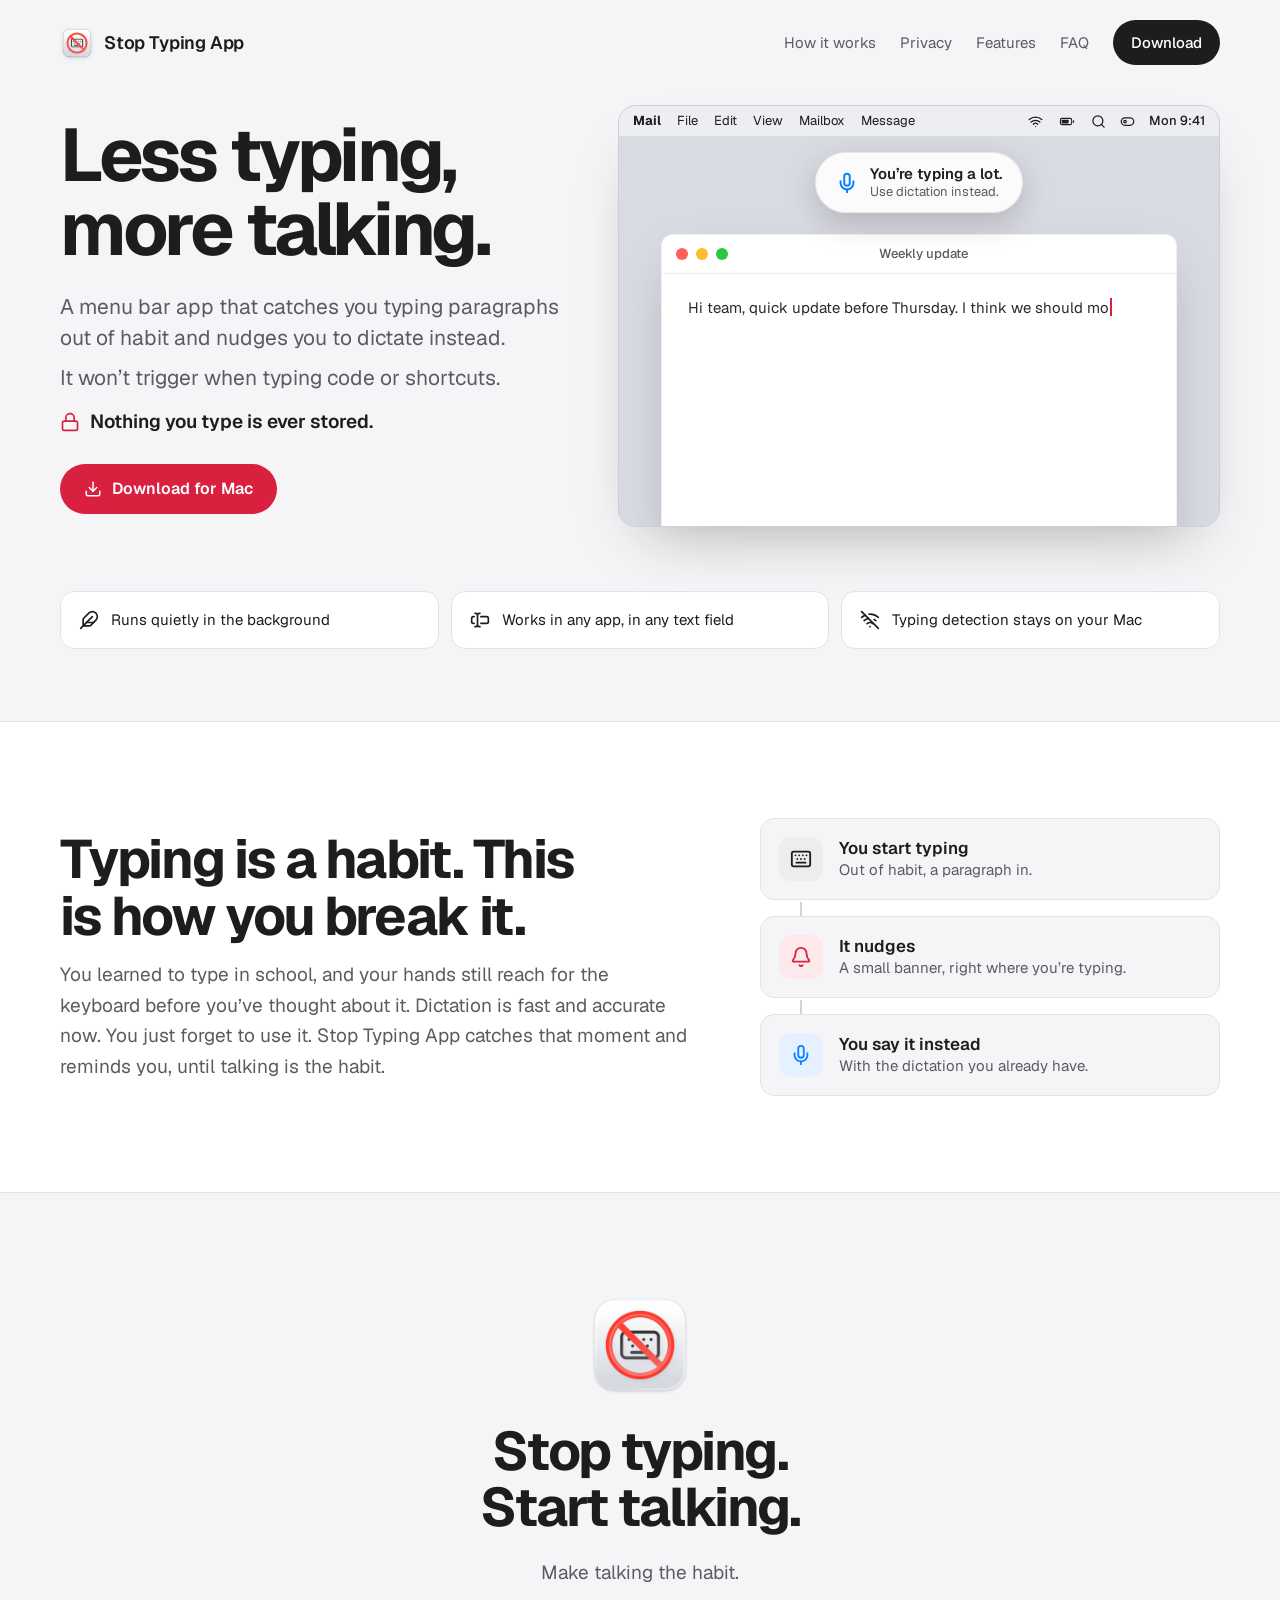
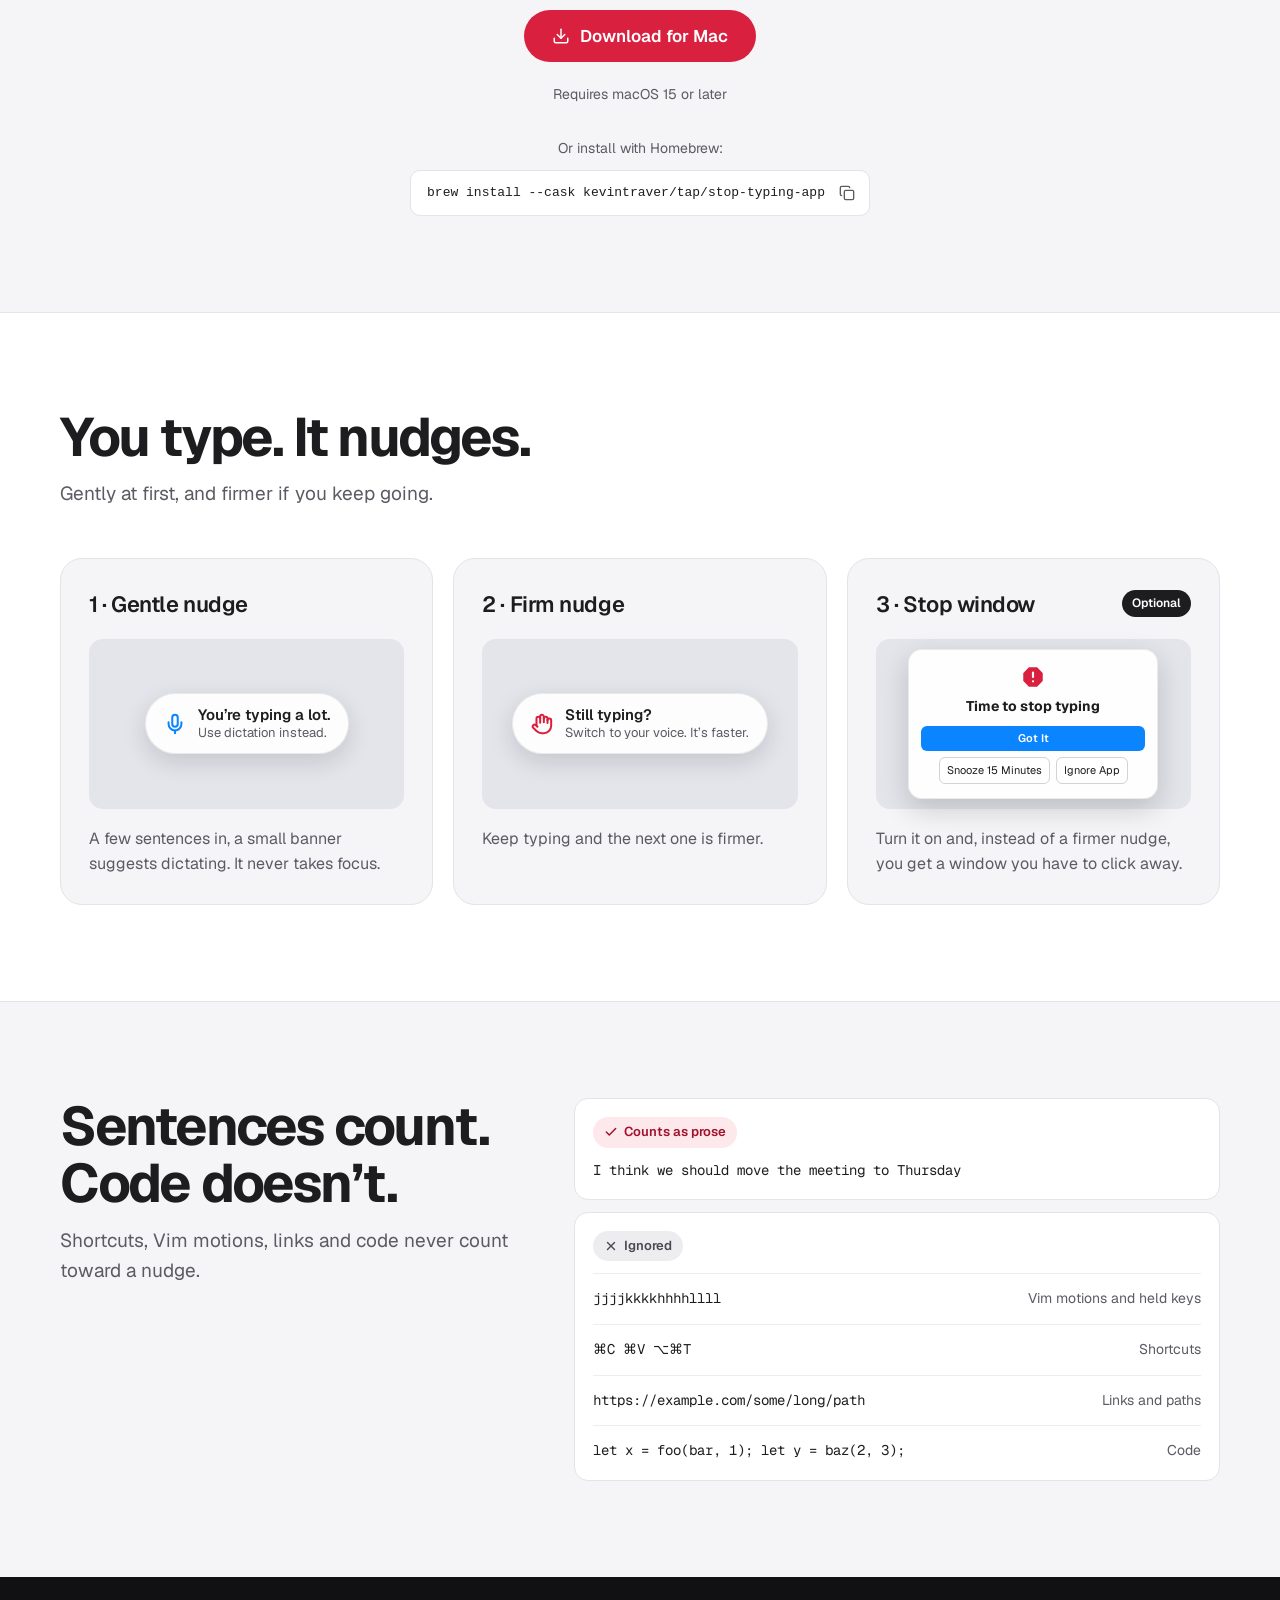
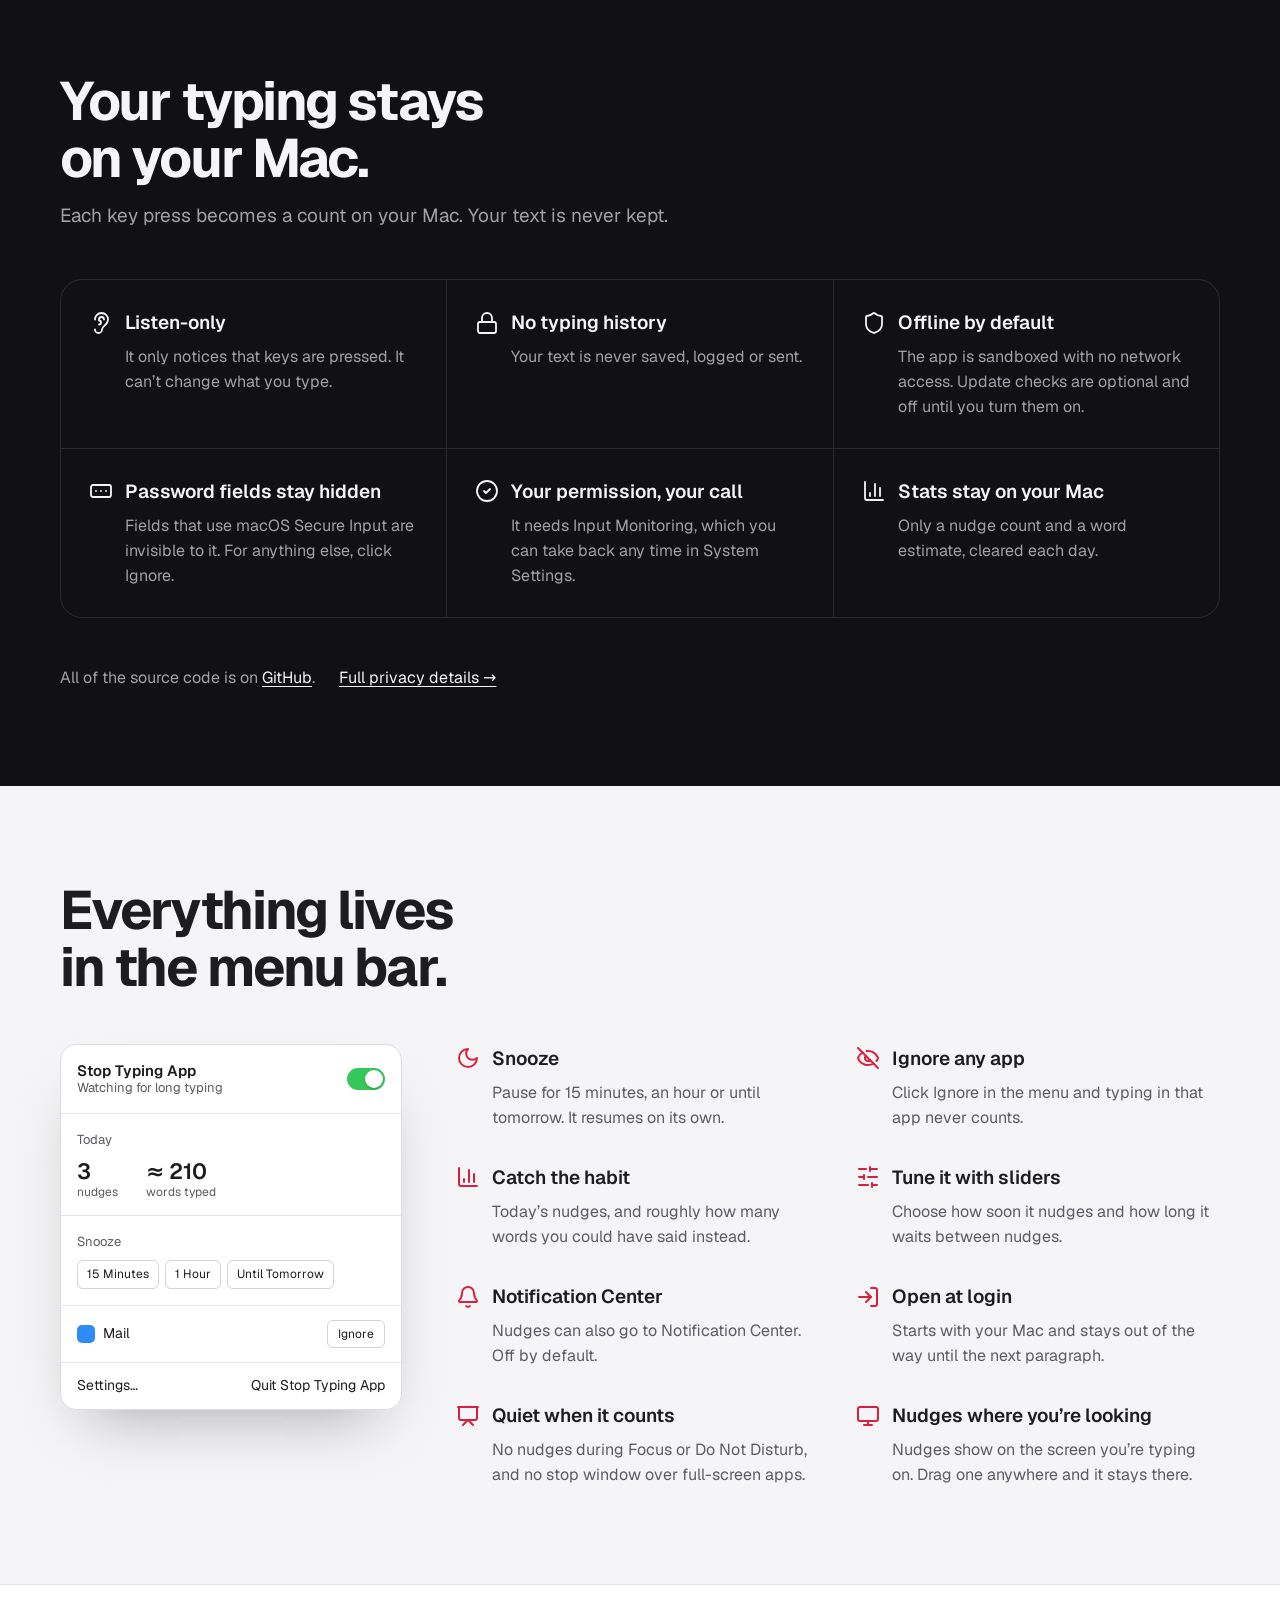
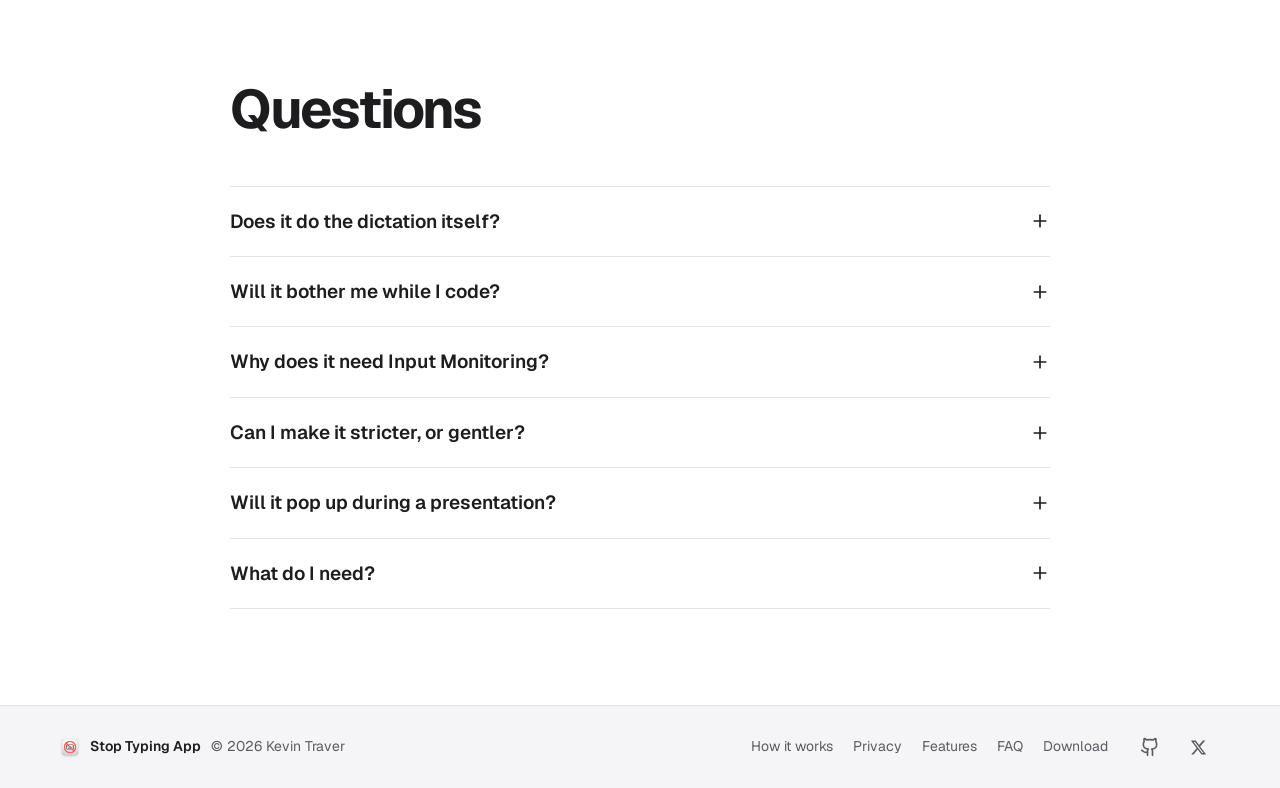
==== commit c959008c: "feat: tidy the page for consistency and add a privacy page - One headline style, section spacing and" ====
--- a/index.html
+++ b/index.html
@@ -70,7 +70,7 @@
 <section style="max-width: 1160px; margin: 0 auto; padding: 20px 24px 40px; display: flex; flex-wrap: wrap; align-items: center; gap: 56px">
 <div style="flex: 1 1 420px; min-width: 0; display: flex; flex-direction: column; gap: 24px">
 <h1 style="margin: 0; font-size: clamp(46px, 5.8vw, 84px); line-height: 1; font-weight: 650; letter-spacing: -0.045em">Less typing, more talking.</h1>
-<p style="margin: 0; font-size: clamp(18px, 1.7vw, 21px); line-height: 1.5; color: #5B5B63; max-width: 34em">A menu bar app that catches you typing paragraphs out of habit and nudges you to dictate instead. It won’t trigger when typing code or shortcuts.</p>
+<p style="margin: 0; font-size: clamp(18px, 1.7vw, 21px); line-height: 1.5; color: #5B5B63; max-width: 34em">A menu bar app that catches you typing paragraphs out of habit and nudges you to dictate instead.<span style="display: block; margin-top: 8px">It won’t trigger when typing code or shortcuts.</span></p>
 <p style="margin: -10px 0 0; display: flex; align-items: center; gap: 10px; font-size: clamp(17px, 1.5vw, 19px); font-weight: 600; color: #1D1D1F"><svg aria-hidden="true" width="20" height="20" viewBox="0 0 24 24" fill="none" stroke="#D9203F" stroke-width="2" stroke-linecap="round" stroke-linejoin="round" style="flex: none"><rect width="18" height="11" x="3" y="11" rx="2" ry="2"></rect><path d="M7 11V7a5 5 0 0 1 10 0v4"></path></svg>Nothing you type is ever stored.</p>
 <div style="display: flex; flex-wrap: wrap; gap: 12px; padding-top: 4px">
 <a href="#download" style="display: inline-flex; align-items: center; gap: 10px; min-height: 50px; padding: 0 24px; border-radius: 999px; background: #D9203F; color: #FFFFFF; font-weight: 600; font-size: 16px">
@@ -100,7 +100,6 @@
 <span style="font-size: 13px; color: #5B5B63">Use dictation instead.</span>
 </span>
 </div>
-
 <div id="demo-nudge-firm" style="position: absolute; top: 46px; left: 50%; transform: translateX(-50%); opacity: 0; transition: opacity .35s ease, transform .35s cubic-bezier(.2,.9,.3,1.2); z-index: 2; display: flex; align-items: center; gap: 12px; padding: 12px 20px; border-radius: 999px; background: rgba(255,255,255,0.88); border: 1px solid rgba(0,0,0,0.08); box-shadow: 0 10px 30px rgba(17,17,19,0.18); white-space: nowrap">
 <svg aria-hidden="true" width="22" height="22" viewBox="0 0 24 24" fill="none" stroke="#D9203F" stroke-width="2.2" stroke-linecap="round" stroke-linejoin="round"><path d="M18 11V6a2 2 0 0 0-2-2a2 2 0 0 0-2 2"></path><path d="M14 10V4a2 2 0 0 0-2-2a2 2 0 0 0-2 2v2"></path><path d="M10 10.5V6a2 2 0 0 0-2-2a2 2 0 0 0-2 2v8"></path><path d="M18 8a2 2 0 1 1 4 0v6a8 8 0 0 1-8 8h-2c-2.8 0-4.5-.86-5.99-2.34l-3.6-3.6a2 2 0 0 1 2.83-2.82L7 15"></path></svg>
 <span style="display: flex; flex-direction: column; line-height: 1.25">
@@ -108,6 +107,7 @@
 <span style="font-size: 13px; color: #5B5B63">Switch to your voice. It’s faster.</span>
 </span>
 </div>
+
 
 <div style="position: absolute; left: 7%; right: 7%; top: 128px; bottom: -24px; background: #FFFFFF; border-radius: 12px; box-shadow: 0 20px 50px -20px rgba(17,17,19,0.35); border: 1px solid rgba(0,0,0,0.06)">
 <div style="height: 38px; display: flex; align-items: center; gap: 8px; padding: 0 14px; border-bottom: 1px solid #EDEDF0">
@@ -126,12 +126,12 @@
 <section aria-label="At a glance" style="max-width: 1160px; margin: 0 auto; padding: 24px 24px 72px">
 <ul style="list-style: none; margin: 0; padding: 0; display: grid; grid-template-columns: repeat(auto-fit, minmax(240px, 1fr)); gap: 12px">
 <li style="display: flex; align-items: center; gap: 12px; padding: 16px 18px; background: #FFFFFF; border: 1px solid #E3E3E8; border-radius: 14px; font-size: 15px">
-<svg aria-hidden="true" width="20" height="20" viewBox="0 0 24 24" fill="none" stroke="#1D1D1F" stroke-width="2" stroke-linecap="round" stroke-linejoin="round"><path d="M6 8.5a6.5 6.5 0 1 1 13 0c0 6-6 6-6 10a3.5 3.5 0 1 1-7 0"></path><path d="M15 8.5a2.5 2.5 0 0 0-5 0v1a2 2 0 1 1 0 4"></path></svg>
-Listen-only: it can’t delay or block a key
+<svg aria-hidden="true" width="20" height="20" viewBox="0 0 24 24" fill="none" stroke="#1D1D1F" stroke-width="2" stroke-linecap="round" stroke-linejoin="round"><path d="M12.67 19a2 2 0 0 0 1.416-.588l6.154-6.172a6 6 0 0 0-8.49-8.49L5.586 9.914A2 2 0 0 0 5 11.328V18a1 1 0 0 0 1 1z"></path><path d="M16 8 2 22"></path><path d="M17.5 15H9"></path></svg>
+Runs quietly in the background
 </li>
 <li style="display: flex; align-items: center; gap: 12px; padding: 16px 18px; background: #FFFFFF; border: 1px solid #E3E3E8; border-radius: 14px; font-size: 15px">
-<svg aria-hidden="true" width="20" height="20" viewBox="0 0 24 24" fill="none" stroke="#1D1D1F" stroke-width="2" stroke-linecap="round" stroke-linejoin="round"><path d="M12 19v3"></path><path d="M19 10v2a7 7 0 0 1-14 0v-2"></path><rect x="9" y="2" width="6" height="13" rx="3"></rect></svg>
-Works with any dictation app
+<svg aria-hidden="true" width="20" height="20" viewBox="0 0 24 24" fill="none" stroke="#1D1D1F" stroke-width="2" stroke-linecap="round" stroke-linejoin="round"><path d="M12 20h-1a2 2 0 0 1-2-2 2 2 0 0 1-2 2H6"></path><path d="M13 8h7a2 2 0 0 1 2 2v4a2 2 0 0 1-2 2h-7"></path><path d="M5 16H4a2 2 0 0 1-2-2v-4a2 2 0 0 1 2-2h1"></path><path d="M6 4h1a2 2 0 0 1 2 2 2 2 0 0 1 2-2h1"></path><path d="M9 6v12"></path></svg>
+Works in any app, in any text field
 </li>
 <li style="display: flex; align-items: center; gap: 12px; padding: 16px 18px; background: #FFFFFF; border: 1px solid #E3E3E8; border-radius: 14px; font-size: 15px">
 <svg aria-hidden="true" width="20" height="20" viewBox="0 0 24 24" fill="none" stroke="#1D1D1F" stroke-width="2" stroke-linecap="round" stroke-linejoin="round"><path d="M12 20h.01"></path><path d="M8.5 16.429a5 5 0 0 1 7 0"></path><path d="M5 12.859a10 10 0 0 1 5.17-2.69"></path><path d="M19 12.859a10 10 0 0 0-2.007-1.523"></path><path d="M2 8.82a15 15 0 0 1 4.177-2.643"></path><path d="M22 8.82a15 15 0 0 0-11.288-3.764"></path><path d="m2 2 20 20"></path></svg>
@@ -145,18 +145,18 @@
 <div style="max-width: 1160px; margin: 0 auto; padding: clamp(64px, 10vw, 96px) 24px; display: flex; flex-wrap: wrap; align-items: center; gap: 48px 72px">
 <div style="flex: 1 1 420px; min-width: 0; display: flex; flex-direction: column; gap: 16px">
 <h2 id="why-title" style="margin: 0; font-size: clamp(34px, 4.4vw, 54px); line-height: 1.05; font-weight: 650; letter-spacing: -0.035em">Typing is a habit. This is how you break it.</h2>
-<p style="margin: 0; font-size: 19px; line-height: 1.6; color: #3A3A40">You learned to type in school, and your hands still reach for the keyboard before you’ve thought about it. Dictation is fast and accurate now. You just forget to use it. Stop Typing App catches that moment and reminds you, until talking is the habit.</p>
+<p style="margin: 0; font-size: 19px; line-height: 1.6; color: #5B5B63">You learned to type in school, and your hands still reach for the keyboard before you’ve thought about it. Dictation is fast and accurate now. You just forget to use it. Stop Typing App catches that moment and reminds you, until talking is the habit.</p>
 </div>
 <ol class="habit-steps" style="flex: 1 1 360px; min-width: 0; max-width: 460px; list-style: none; margin: 0; padding: 0; display: flex; flex-direction: column; gap: 16px">
-<li style="display: flex; align-items: center; gap: 16px; padding: 18px; background: #F5F5F7; border: 1px solid #E3E3E8; border-radius: 16px">
+<li style="display: flex; align-items: center; gap: 16px; padding: 18px; background: #F5F5F7; border: 1px solid #E3E3E8; border-radius: 14px">
 <span style="flex: none; width: 44px; height: 44px; border-radius: 12px; background: #EDEDF0; display: flex; align-items: center; justify-content: center"><svg aria-hidden="true" width="22" height="22" viewBox="0 0 24 24" fill="none" stroke="#1D1D1F" stroke-width="2" stroke-linecap="round" stroke-linejoin="round"><rect width="20" height="16" x="2" y="4" rx="2"></rect><path d="M6 8h.01"></path><path d="M10 8h.01"></path><path d="M14 8h.01"></path><path d="M18 8h.01"></path><path d="M8 12h.01"></path><path d="M12 12h.01"></path><path d="M16 12h.01"></path><path d="M7 16h10"></path></svg></span>
 <span style="display: flex; flex-direction: column; line-height: 1.35"><span style="font-weight: 600; font-size: 17px">You start typing</span><span style="font-size: 15px; color: #5B5B63">Out of habit, a paragraph in.</span></span>
 </li>
-<li style="display: flex; align-items: center; gap: 16px; padding: 18px; background: #F5F5F7; border: 1px solid #E3E3E8; border-radius: 16px">
+<li style="display: flex; align-items: center; gap: 16px; padding: 18px; background: #F5F5F7; border: 1px solid #E3E3E8; border-radius: 14px">
 <span style="flex: none; width: 44px; height: 44px; border-radius: 12px; background: #FDE8EC; display: flex; align-items: center; justify-content: center"><svg aria-hidden="true" width="22" height="22" viewBox="0 0 24 24" fill="none" stroke="#D9203F" stroke-width="2" stroke-linecap="round" stroke-linejoin="round"><path d="M10.268 21a2 2 0 0 0 3.464 0"></path><path d="M3.262 15.326A1 1 0 0 0 4 17h16a1 1 0 0 0 .74-1.673C19.41 13.956 18 12.499 18 8A6 6 0 0 0 6 8c0 4.499-1.411 5.956-2.738 7.326"></path></svg></span>
 <span style="display: flex; flex-direction: column; line-height: 1.35"><span style="font-weight: 600; font-size: 17px">It nudges</span><span style="font-size: 15px; color: #5B5B63">A small banner, right where you’re typing.</span></span>
 </li>
-<li style="display: flex; align-items: center; gap: 16px; padding: 18px; background: #F5F5F7; border: 1px solid #E3E3E8; border-radius: 16px">
+<li style="display: flex; align-items: center; gap: 16px; padding: 18px; background: #F5F5F7; border: 1px solid #E3E3E8; border-radius: 14px">
 <span style="flex: none; width: 44px; height: 44px; border-radius: 12px; background: #E5F1FF; display: flex; align-items: center; justify-content: center"><svg aria-hidden="true" width="22" height="22" viewBox="0 0 24 24" fill="none" stroke="#0A84FF" stroke-width="2" stroke-linecap="round" stroke-linejoin="round"><path d="M12 19v3"></path><path d="M19 10v2a7 7 0 0 1-14 0v-2"></path><rect x="9" y="2" width="6" height="13" rx="3"></rect></svg></span>
 <span style="display: flex; flex-direction: column; line-height: 1.35"><span style="font-weight: 600; font-size: 17px">You say it instead</span><span style="font-size: 15px; color: #5B5B63">With the dictation you already have.</span></span>
 </li>
@@ -167,8 +167,8 @@
 <!-- Download -->
 <section id="download" style="max-width: 1160px; margin: 0 auto; padding: clamp(64px, 10vw, 96px) 24px; display: flex; flex-direction: column; align-items: center; gap: 22px; text-align: center">
 <img src="/icon.png" alt="Stop Typing App icon" style="width: 112px; height: 112px">
-<h2 style="margin: 0; font-size: clamp(40px, 5vw, 64px); line-height: 1.05; font-weight: 650; letter-spacing: -0.04em">Stop typing.<br>Start talking.</h2>
-<p style="margin: 0; font-size: 19px; color: #5B5B63">Make talking the habit.</p>
+<h2 style="margin: 0; font-size: clamp(34px, 4.4vw, 54px); line-height: 1.05; font-weight: 650; letter-spacing: -0.035em">Stop typing.<br>Start talking.</h2>
+<p style="margin: 0; font-size: 19px; line-height: 1.6; color: #5B5B63">Make talking the habit.</p>
 <a href="https://github.com/kevintraver/stop-typing-app/releases/latest/download/StopTypingApp-latest.dmg" style="display: inline-flex; align-items: center; gap: 10px; min-height: 52px; padding: 0 28px; border-radius: 999px; background: #D9203F; color: #FFFFFF; font-weight: 600; font-size: 17px">
 <svg aria-hidden="true" width="18" height="18" viewBox="0 0 24 24" fill="none" stroke="currentColor" stroke-width="2" stroke-linecap="round" stroke-linejoin="round"><path d="M12 15V3"></path><path d="M21 15v4a2 2 0 0 1-2 2H5a2 2 0 0 1-2-2v-4"></path><path d="m7 10 5 5 5-5"></path></svg>
 Download for Mac
@@ -191,7 +191,7 @@
 <div style="max-width: 1160px; margin: 0 auto; padding: clamp(64px, 10vw, 96px) 24px; display: flex; flex-direction: column; gap: 48px">
 <div style="display: flex; flex-direction: column; gap: 14px; max-width: 720px">
 <h2 style="margin: 0; font-size: clamp(34px, 4.4vw, 54px); line-height: 1.05; font-weight: 650; letter-spacing: -0.035em">You type. It nudges.</h2>
-<p style="margin: 0; font-size: 19px; color: #5B5B63">Gently at first, and firmer if you keep going.</p>
+<p style="margin: 0; font-size: 19px; line-height: 1.6; color: #5B5B63">Gently at first, and firmer if you keep going.</p>
 </div>
 
 <ol style="list-style: none; margin: 0; padding: 0; display: grid; grid-template-columns: repeat(auto-fit, minmax(300px, 1fr)); gap: 20px">
@@ -205,7 +205,7 @@
 <span style="display: flex; flex-direction: column; line-height: 1.25"><span style="font-weight: 600; font-size: 15px">You’re typing a lot.</span><span style="font-size: 13px; color: #5B5B63">Use dictation instead.</span></span>
 </div>
 </div>
-<p style="margin: 0; color: #3A3A40">A few sentences in, a small banner suggests dictating. It never takes focus.</p>
+<p style="margin: 0; color: #5B5B63; font-size: 16px">A few sentences in, a small banner suggests dictating. It never takes focus.</p>
 </li>
 
 <li style="display: flex; flex-direction: column; gap: 18px; padding: 28px; border-radius: 22px; background: #F5F5F7; border: 1px solid #E3E3E8">
@@ -216,7 +216,7 @@
 <span style="display: flex; flex-direction: column; line-height: 1.25"><span style="font-weight: 600; font-size: 15px">Still typing?</span><span style="font-size: 13px; color: #5B5B63">Switch to your voice. It’s faster.</span></span>
 </div>
 </div>
-<p style="margin: 0; color: #3A3A40">Keep typing and the next one is firmer.</p>
+<p style="margin: 0; color: #5B5B63; font-size: 16px">Keep typing and the next one is firmer.</p>
 </li>
 
 <li style="display: flex; flex-direction: column; gap: 18px; padding: 28px; border-radius: 22px; background: #F5F5F7; border: 1px solid #E3E3E8">
@@ -231,11 +231,11 @@
 <span style="align-self: stretch; font-size: 11px; padding: 4px 10px; border-radius: 6px; background: #0A84FF; color: #FFFFFF; font-weight: 600; margin-top: 2px">Got It</span>
 <span style="display: flex; flex-wrap: wrap; justify-content: center; gap: 6px">
 <span style="font-size: 11px; padding: 4px 7px; border-radius: 6px; background: #FFFFFF; border: 1px solid #D2D2D8">Snooze 15 Minutes</span>
-<span style="font-size: 11px; padding: 4px 7px; border-radius: 6px; background: #FFFFFF; border: 1px solid #D2D2D8">Ignore Mail</span>
-</span>
-</div>
-</div>
-<p style="margin: 0; color: #3A3A40">Turn it on and, instead of a firmer nudge, you get a window you have to click away.</p>
+<span style="font-size: 11px; padding: 4px 7px; border-radius: 6px; background: #FFFFFF; border: 1px solid #D2D2D8">Ignore App</span>
+</span>
+</div>
+</div>
+<p style="margin: 0; color: #5B5B63; font-size: 16px">Turn it on and, instead of a firmer nudge, you get a window you have to click away.</p>
 </li>
 </ol>
 </div>
@@ -244,84 +244,86 @@
 <!-- Detection -->
 <section aria-labelledby="detection-title" style="max-width: 1160px; margin: 0 auto; padding: clamp(64px, 10vw, 96px) 24px; display: flex; flex-wrap: wrap; gap: 48px; align-items: flex-start">
 <div style="flex: 1 1 340px; min-width: 0; display: flex; flex-direction: column; gap: 14px">
-<h2 id="detection-title" style="margin: 0; font-size: clamp(34px, 4.4vw, 54px); line-height: 1.05; font-weight: 650; letter-spacing: -0.035em">It knows prose from everything else.</h2>
-<p style="margin: 0; font-size: 19px; color: #5B5B63">Only typing that reads like sentences counts. Shortcuts, code and Vim motions never do.</p>
-</div>
-
-<ul aria-label="Examples of what counts" style="flex: 1 1 520px; min-width: 0; list-style: none; margin: 0; padding: 0; display: flex; flex-direction: column; gap: 10px">
-<li style="display: flex; flex-wrap: wrap; align-items: center; justify-content: space-between; gap: 10px 16px; padding: 16px 18px; background: #FFFFFF; border: 1px solid #E3E3E8; border-radius: 14px">
-<code style="font-family: 'Geist Mono', ui-monospace, monospace; font-size: 14px; color: #1D1D1F; overflow-wrap: anywhere">I think we should move the meeting to Thursday</code>
+<h2 id="detection-title" style="margin: 0; font-size: clamp(34px, 4.4vw, 54px); line-height: 1.05; font-weight: 650; letter-spacing: -0.035em">Sentences count.<br>Code doesn’t.</h2>
+<p style="margin: 0; font-size: 19px; line-height: 1.6; color: #5B5B63">Shortcuts, Vim motions, links and code never count toward a nudge.</p>
+</div>
+
+<div style="flex: 1 1 520px; min-width: 0; display: flex; flex-direction: column; gap: 12px">
+<div style="display: flex; flex-direction: column; align-items: flex-start; gap: 12px; padding: 18px; background: #FFFFFF; border: 1px solid #E3E3E8; border-radius: 14px">
 <span style="display: inline-flex; align-items: center; gap: 6px; font-size: 13px; font-weight: 600; padding: 5px 11px; border-radius: 999px; background: #FDE8EC; color: #A1122C; white-space: nowrap">
 <svg aria-hidden="true" width="14" height="14" viewBox="0 0 24 24" fill="none" stroke="currentColor" stroke-width="2.5" stroke-linecap="round" stroke-linejoin="round"><path d="M20 6 9 17l-5-5"></path></svg>Counts as prose</span>
-</li>
-<li style="display: flex; flex-wrap: wrap; align-items: center; justify-content: space-between; gap: 10px 16px; padding: 16px 18px; background: #FFFFFF; border: 1px solid #E3E3E8; border-radius: 14px">
+<code style="font-family: 'Geist Mono', ui-monospace, monospace; font-size: 14px; color: #1D1D1F; overflow-wrap: anywhere">I think we should move the meeting to Thursday</code>
+</div>
+<div style="display: flex; flex-direction: column; align-items: flex-start; gap: 6px; padding: 18px 18px 4px; background: #FFFFFF; border: 1px solid #E3E3E8; border-radius: 14px">
+<span style="display: inline-flex; align-items: center; gap: 6px; font-size: 13px; font-weight: 600; padding: 5px 11px; border-radius: 999px; background: #EDEDF0; color: #4A4A52; white-space: nowrap">
+<svg aria-hidden="true" width="14" height="14" viewBox="0 0 24 24" fill="none" stroke="currentColor" stroke-width="2.5" stroke-linecap="round" stroke-linejoin="round"><path d="M18 6 6 18"></path><path d="m6 6 12 12"></path></svg>Ignored</span>
+<ul aria-label="Typing that’s ignored" style="align-self: stretch; list-style: none; margin: 6px 0 0; padding: 0; display: flex; flex-direction: column">
+<li style="display: flex; flex-wrap: wrap; align-items: baseline; justify-content: space-between; gap: 4px 16px; padding: 14px 0; border-top: 1px solid #EDEDF0">
 <code style="font-family: 'Geist Mono', ui-monospace, monospace; font-size: 14px; color: #1D1D1F; overflow-wrap: anywhere">jjjjkkkkhhhhllll</code>
-<span style="font-size: 13px; font-weight: 500; padding: 5px 11px; border-radius: 999px; background: #EDEDF0; color: #4A4A52; white-space: nowrap">Ignored · Vim motions, held keys</span>
-</li>
-<li style="display: flex; flex-wrap: wrap; align-items: center; justify-content: space-between; gap: 10px 16px; padding: 16px 18px; background: #FFFFFF; border: 1px solid #E3E3E8; border-radius: 14px">
-<code style="font-family: 'Geist Mono', ui-monospace, monospace; font-size: 14px; color: #1D1D1F">⌘C  ⌘V  ⌥⌘T</code>
-<span style="font-size: 13px; font-weight: 500; padding: 5px 11px; border-radius: 999px; background: #EDEDF0; color: #4A4A52; white-space: nowrap">Ignored · Shortcuts</span>
-</li>
-<li style="display: flex; flex-wrap: wrap; align-items: center; justify-content: space-between; gap: 10px 16px; padding: 16px 18px; background: #FFFFFF; border: 1px solid #E3E3E8; border-radius: 14px">
+<span style="font-size: 14px; color: #5B5B63">Vim motions and held keys</span>
+</li>
+<li style="display: flex; flex-wrap: wrap; align-items: baseline; justify-content: space-between; gap: 4px 16px; padding: 14px 0; border-top: 1px solid #EDEDF0">
+<code style="font-family: 'Geist Mono', ui-monospace, monospace; font-size: 14px; color: #1D1D1F; overflow-wrap: anywhere">⌘C  ⌘V  ⌥⌘T</code>
+<span style="font-size: 14px; color: #5B5B63">Shortcuts</span>
+</li>
+<li style="display: flex; flex-wrap: wrap; align-items: baseline; justify-content: space-between; gap: 4px 16px; padding: 14px 0; border-top: 1px solid #EDEDF0">
 <code style="font-family: 'Geist Mono', ui-monospace, monospace; font-size: 14px; color: #1D1D1F; overflow-wrap: anywhere">https://example.com/some/long/path</code>
-<span style="font-size: 13px; font-weight: 500; padding: 5px 11px; border-radius: 999px; background: #EDEDF0; color: #4A4A52; white-space: nowrap">Ignored · No word breaks</span>
-</li>
-<li style="display: flex; flex-wrap: wrap; align-items: center; justify-content: space-between; gap: 10px 16px; padding: 16px 18px; background: #FFFFFF; border: 1px solid #E3E3E8; border-radius: 14px">
+<span style="font-size: 14px; color: #5B5B63">Links and paths</span>
+</li>
+<li style="display: flex; flex-wrap: wrap; align-items: baseline; justify-content: space-between; gap: 4px 16px; padding: 14px 0; border-top: 1px solid #EDEDF0">
 <code style="font-family: 'Geist Mono', ui-monospace, monospace; font-size: 14px; color: #1D1D1F; overflow-wrap: anywhere">let x = foo(bar, 1); let y = baz(2, 3);</code>
-<span style="font-size: 13px; font-weight: 500; padding: 5px 11px; border-radius: 999px; background: #EDEDF0; color: #4A4A52; white-space: nowrap">Ignored · Mostly symbols</span>
+<span style="font-size: 14px; color: #5B5B63">Code</span>
 </li>
 </ul>
+</div>
+</div>
 </section>
 
 <!-- Privacy -->
 <section id="privacy" style="background: #111113; color: #F5F5F7">
-<div style="max-width: 1160px; margin: 0 auto; padding: clamp(64px, 10vw, 104px) 24px; display: flex; flex-direction: column; gap: 52px">
-<div style="display: flex; flex-direction: column; gap: 14px; max-width: 760px">
-<h2 style="margin: 0; font-size: clamp(34px, 4.8vw, 60px); line-height: 1.04; font-weight: 650; letter-spacing: -0.035em">Your typing stays on your Mac.</h2>
-<p style="margin: 0; font-size: 19px; color: #A1A1AA">Each key is briefly classified on your Mac as a letter, word break or other character. Only counts and timing go to the detector, not your text.</p>
+<div style="max-width: 1160px; margin: 0 auto; padding: clamp(64px, 10vw, 96px) 24px; display: flex; flex-direction: column; gap: 48px">
+<div style="display: flex; flex-direction: column; gap: 14px; max-width: 720px">
+<h2 style="margin: 0; font-size: clamp(34px, 4.4vw, 54px); line-height: 1.05; font-weight: 650; letter-spacing: -0.035em">Your typing stays on your Mac.</h2>
+<p style="margin: 0; font-size: 19px; line-height: 1.6; color: #A1A1AA">Each key press becomes a count on your Mac. Your text is never kept.</p>
 </div>
 <ul class="feature-list" style="list-style: none; margin: 0; padding: 0; display: grid; grid-template-columns: repeat(auto-fit, minmax(300px, 1fr)); gap: 1px; background: #2A2A2E; border: 1px solid #2A2A2E; border-radius: 22px; overflow: hidden">
 <li style="background: #111113; padding: 28px">
 <svg aria-hidden="true" width="24" height="24" viewBox="0 0 24 24" fill="none" stroke="#F5F5F7" stroke-width="1.8" stroke-linecap="round" stroke-linejoin="round"><path d="M6 8.5a6.5 6.5 0 1 1 13 0c0 6-6 6-6 10a3.5 3.5 0 1 1-7 0"></path><path d="M15 8.5a2.5 2.5 0 0 0-5 0v1a2 2 0 1 1 0 4"></path></svg>
 <h3 style="margin: 0; font-size: 19px; font-weight: 600">Listen-only</h3>
-<p style="margin: 0; color: #A1A1AA; font-size: 16px">Stop Typing App can observe key presses but can’t delay, change or block a single one.</p>
+<p style="margin: 0; color: #A1A1AA; font-size: 16px">It only notices that keys are pressed. It can’t change what you type.</p>
 </li>
 <li style="background: #111113; padding: 28px">
 <svg aria-hidden="true" width="24" height="24" viewBox="0 0 24 24" fill="none" stroke="#F5F5F7" stroke-width="1.8" stroke-linecap="round" stroke-linejoin="round"><rect width="18" height="11" x="3" y="11" rx="2" ry="2"></rect><path d="M7 11V7a5 5 0 0 1 10 0v4"></path></svg>
 <h3 style="margin: 0; font-size: 19px; font-weight: 600">No typing history</h3>
-<p style="margin: 0; color: #A1A1AA; font-size: 16px">The app does not save, log or send your text. The input-monitoring code has no analytics. Stats record how much you typed, not what.</p>
+<p style="margin: 0; color: #A1A1AA; font-size: 16px">Your text is never saved, logged or sent.</p>
 </li>
 <li style="background: #111113; padding: 28px">
 <svg aria-hidden="true" width="24" height="24" viewBox="0 0 24 24" fill="none" stroke="#F5F5F7" stroke-width="1.8" stroke-linecap="round" stroke-linejoin="round"><path d="M20 13c0 5-3.5 7.5-7.66 8.95a1 1 0 0 1-.67-.01C7.5 20.5 4 18 4 13V6a1 1 0 0 1 1-1c2 0 4.5-1.2 6.24-2.72a1.17 1.17 0 0 1 1.52 0C14.51 3.81 17 5 19 5a1 1 0 0 1 1 1z"></path></svg>
-<h3 style="margin: 0; font-size: 19px; font-weight: 600">Local detection, optional updates</h3>
-<p style="margin: 0; color: #A1A1AA; font-size: 16px">The keyboard-monitoring app is sandboxed without network access. Optional automatic and manual update checks use Sparkle’s separate helpers to contact GitHub.</p>
+<h3 style="margin: 0; font-size: 19px; font-weight: 600">Offline by default</h3>
+<p style="margin: 0; color: #A1A1AA; font-size: 16px">The app is sandboxed with no network access. Update checks are optional and off until you turn them on.</p>
 </li>
 <li style="background: #111113; padding: 28px">
 <svg aria-hidden="true" width="24" height="24" viewBox="0 0 24 24" fill="none" stroke="#F5F5F7" stroke-width="1.8" stroke-linecap="round" stroke-linejoin="round"><rect width="20" height="12" x="2" y="6" rx="2"></rect><path d="M12 12h.01"></path><path d="M17 12h.01"></path><path d="M7 12h.01"></path></svg>
-<h3 style="margin: 0; font-size: 19px; font-weight: 600">Respects Secure Event Input</h3>
-<p style="margin: 0; color: #A1A1AA; font-size: 16px">When an app enables macOS Secure Event Input, its keystrokes are hidden from Stop Typing App. Custom password fields depend on the app using them; ordinary text fields are not protected this way. Use Ignore for apps you do not want monitored.</p>
+<h3 style="margin: 0; font-size: 19px; font-weight: 600">Password fields stay hidden</h3>
+<p style="margin: 0; color: #A1A1AA; font-size: 16px">Fields that use macOS Secure Input are invisible to it. For anything else, click Ignore.</p>
 </li>
 <li style="background: #111113; padding: 28px">
 <svg aria-hidden="true" width="24" height="24" viewBox="0 0 24 24" fill="none" stroke="#F5F5F7" stroke-width="1.8" stroke-linecap="round" stroke-linejoin="round"><circle cx="12" cy="12" r="10"></circle><path d="m9 12 2 2 4-4"></path></svg>
 <h3 style="margin: 0; font-size: 19px; font-weight: 600">Your permission, your call</h3>
-<p style="margin: 0; color: #A1A1AA; font-size: 16px">It needs Input Monitoring, which you grant in System Settings and can take back any time.</p>
+<p style="margin: 0; color: #A1A1AA; font-size: 16px">It needs Input Monitoring, which you can take back any time in System Settings.</p>
 </li>
 <li style="background: #111113; padding: 28px">
 <svg aria-hidden="true" width="24" height="24" viewBox="0 0 24 24" fill="none" stroke="#F5F5F7" stroke-width="1.8" stroke-linecap="round" stroke-linejoin="round"><path d="M3 3v16a2 2 0 0 0 2 2h16"></path><path d="M18 17V9"></path><path d="M13 17V5"></path><path d="M8 17v-3"></path></svg>
 <h3 style="margin: 0; font-size: 19px; font-weight: 600">Stats stay on your Mac</h3>
-<p style="margin: 0; color: #A1A1AA; font-size: 16px">A nudge count and word estimate are saved locally. Old counts reset at midnight while running, or when the app next starts or wakes. Settings and your ignore list stay until you change or remove them.</p>
+<p style="margin: 0; color: #A1A1AA; font-size: 16px">Only a nudge count and a word estimate, cleared each day.</p>
 </li>
 </ul>
-<div style="display: grid; gap: 20px; max-width: 860px; color: #A1A1AA; font-size: 16px">
-<p style="margin: 0"><strong style="color: #F5F5F7">Updates and local diagnostics.</strong> Automatic checks are off by default. If you enable them or check manually, GitHub and its download servers receive your IP address, app and updater versions, and request language, never your typing. Sparkle’s helpers run outside the app sandbox and may keep local update logs, preferences and downloads. System profiling is disabled.</p>
-<p style="margin: 0"><strong style="color: #F5F5F7">Your Mac controls system records.</strong> Optional notifications contain only generic reminders, but macOS keeps delivery times and may produce its own diagnostics. The app cannot erase records while stopped or remove copies in system backups.</p>
-<p style="margin: 0"><strong style="color: #F5F5F7">This website.</strong> It uses Vercel Web Analytics and Speed Insights for cookie-free, aggregate visit and page-speed stats. No third-party font service is loaded; fonts and images are served with the page. Our hosting provider still receives ordinary web requests, including your IP address. Following a download or external link connects to that provider.</p>
-</div>
+<p style="margin: 0; display: flex; flex-wrap: wrap; gap: 8px 24px; font-size: 16px; color: #A1A1AA"><span>All of the source code is on <a href="https://github.com/kevintraver/stop-typing-app" style="color: #F5F5F7; text-decoration: underline; text-underline-offset: 3px">GitHub</a>.</span><a href="/privacy.html" style="color: #F5F5F7; text-decoration: underline; text-underline-offset: 3px">Full privacy details →</a></p>
 </div>
 </section>
 
 <!-- Features -->
-<section id="features" style="max-width: 1160px; margin: 0 auto; padding: clamp(64px, 10vw, 104px) 24px; display: flex; flex-direction: column; gap: 52px">
+<section id="features" style="max-width: 1160px; margin: 0 auto; padding: clamp(64px, 10vw, 96px) 24px; display: flex; flex-direction: column; gap: 48px">
 <div style="display: flex; flex-direction: column; gap: 14px; max-width: 720px">
 <h2 style="margin: 0; font-size: clamp(34px, 4.4vw, 54px); line-height: 1.05; font-weight: 650; letter-spacing: -0.035em">Everything lives in the menu bar.</h2>
 </div>
@@ -366,42 +368,42 @@
 <li>
 <svg aria-hidden="true" width="24" height="24" viewBox="0 0 24 24" fill="none" stroke="#D9203F" stroke-width="2" stroke-linecap="round" stroke-linejoin="round"><path d="M12 3a6 6 0 0 0 9 9 9 9 0 1 1-9-9Z"></path></svg>
 <h3 style="margin: 0; font-size: 19px; font-weight: 600">Snooze</h3>
-<p style="margin: 0; color: #5B5B63; font-size: 16px">Quiet it for 15 minutes, an hour, or until tomorrow. It picks back up on its own.</p>
+<p style="margin: 0; color: #5B5B63; font-size: 16px">Pause for 15 minutes, an hour or until tomorrow. It resumes on its own.</p>
 </li>
 <li>
 <svg aria-hidden="true" width="24" height="24" viewBox="0 0 24 24" fill="none" stroke="#D9203F" stroke-width="2" stroke-linecap="round" stroke-linejoin="round"><path d="M10.733 5.076a10.744 10.744 0 0 1 11.205 6.575 1 1 0 0 1 0 .696 10.747 10.747 0 0 1-1.444 2.49"></path><path d="M14.084 14.158a3 3 0 0 1-4.242-4.242"></path><path d="M17.479 17.499a10.75 10.75 0 0 1-15.417-5.151 1 1 0 0 1 0-.696 10.75 10.75 0 0 1 4.446-5.143"></path><path d="m2 2 20 20"></path></svg>
-<h3 style="margin: 0; font-size: 19px; font-weight: 600">Ignore an app in one click</h3>
-<p style="margin: 0; color: #5B5B63; font-size: 16px">The menu offers the last app you used. Click Ignore and typing there never counts. Manage the full list in Settings.</p>
+<h3 style="margin: 0; font-size: 19px; font-weight: 600">Ignore any app</h3>
+<p style="margin: 0; color: #5B5B63; font-size: 16px">Click Ignore in the menu and typing in that app never counts.</p>
 </li>
 <li>
 <svg aria-hidden="true" width="24" height="24" viewBox="0 0 24 24" fill="none" stroke="#D9203F" stroke-width="2" stroke-linecap="round" stroke-linejoin="round"><path d="M3 3v16a2 2 0 0 0 2 2h16"></path><path d="M18 17V9"></path><path d="M13 17V5"></path><path d="M8 17v-3"></path></svg>
 <h3 style="margin: 0; font-size: 19px; font-weight: 600">Catch the habit</h3>
-<p style="margin: 0; color: #5B5B63; font-size: 16px">See how often you reached for the keyboard today, and roughly how many words you could have said instead.</p>
+<p style="margin: 0; color: #5B5B63; font-size: 16px">Today’s nudges, and roughly how many words you could have said instead.</p>
 </li>
 <li>
 <svg aria-hidden="true" width="24" height="24" viewBox="0 0 24 24" fill="none" stroke="#D9203F" stroke-width="2" stroke-linecap="round" stroke-linejoin="round"><line x1="21" x2="14" y1="4" y2="4"></line><line x1="10" x2="3" y1="4" y2="4"></line><line x1="21" x2="12" y1="12" y2="12"></line><line x1="8" x2="3" y1="12" y2="12"></line><line x1="21" x2="16" y1="20" y2="20"></line><line x1="12" x2="3" y1="20" y2="20"></line><line x1="14" x2="14" y1="2" y2="6"></line><line x1="8" x2="8" y1="10" y2="14"></line><line x1="16" x2="16" y1="18" y2="22"></line></svg>
 <h3 style="margin: 0; font-size: 19px; font-weight: 600">Tune it with sliders</h3>
-<p style="margin: 0; color: #5B5B63; font-size: 16px">Set when to nudge, how long a pause ends a burst, and how long to wait between nudges, from 5 seconds to 10 minutes.</p>
+<p style="margin: 0; color: #5B5B63; font-size: 16px">Choose how soon it nudges and how long it waits between nudges.</p>
 </li>
 <li>
 <svg aria-hidden="true" width="24" height="24" viewBox="0 0 24 24" fill="none" stroke="#D9203F" stroke-width="2" stroke-linecap="round" stroke-linejoin="round"><path d="M10.268 21a2 2 0 0 0 3.464 0"></path><path d="M3.262 15.326A1 1 0 0 0 4 17h16a1 1 0 0 0 .74-1.673C19.41 13.956 18 12.499 18 8A6 6 0 0 0 6 8c0 4.499-1.411 5.956-2.738 7.326"></path></svg>
-<h3 style="margin: 0; font-size: 19px; font-weight: 600">Notification Center, if you like</h3>
-<p style="margin: 0; color: #5B5B63; font-size: 16px">Each nudge also appears as a notification, so you can find it later. Off by default.</p>
+<h3 style="margin: 0; font-size: 19px; font-weight: 600">Notification Center</h3>
+<p style="margin: 0; color: #5B5B63; font-size: 16px">Nudges can also go to Notification Center. Off by default.</p>
 </li>
 <li>
 <svg aria-hidden="true" width="24" height="24" viewBox="0 0 24 24" fill="none" stroke="#D9203F" stroke-width="2" stroke-linecap="round" stroke-linejoin="round"><path d="m10 17 5-5-5-5"></path><path d="M15 12H3"></path><path d="M15 3h4a2 2 0 0 1 2 2v14a2 2 0 0 1-2 2h-4"></path></svg>
 <h3 style="margin: 0; font-size: 19px; font-weight: 600">Open at login</h3>
-<p style="margin: 0; color: #5B5B63; font-size: 16px">Start it with your Mac and forget it’s there until the next paragraph.</p>
+<p style="margin: 0; color: #5B5B63; font-size: 16px">Starts with your Mac and stays out of the way until the next paragraph.</p>
 </li>
 <li>
 <svg aria-hidden="true" width="24" height="24" viewBox="0 0 24 24" fill="none" stroke="#D9203F" stroke-width="2" stroke-linecap="round" stroke-linejoin="round"><path d="M2 3h20"></path><path d="M21 3v11a2 2 0 0 1-2 2H5a2 2 0 0 1-2-2V3"></path><path d="m7 21 5-5 5 5"></path></svg>
 <h3 style="margin: 0; font-size: 19px; font-weight: 600">Quiet when it counts</h3>
-<p style="margin: 0; color: #5B5B63; font-size: 16px">No nudges while Focus or Do Not Disturb is on, and no stop window over full-screen apps. Both on by default.</p>
+<p style="margin: 0; color: #5B5B63; font-size: 16px">No nudges during Focus or Do Not Disturb, and no stop window over full-screen apps.</p>
 </li>
 <li>
 <svg aria-hidden="true" width="24" height="24" viewBox="0 0 24 24" fill="none" stroke="#D9203F" stroke-width="2" stroke-linecap="round" stroke-linejoin="round"><rect width="20" height="14" x="2" y="3" rx="2"></rect><line x1="8" x2="16" y1="21" y2="21"></line><line x1="12" x2="12" y1="17" y2="21"></line></svg>
 <h3 style="margin: 0; font-size: 19px; font-weight: 600">Nudges where you’re looking</h3>
-<p style="margin: 0; color: #5B5B63; font-size: 16px">Nudges appear on the screen you’re typing on. Drag one anywhere and it remembers the spot. Hovering keeps it up.</p>
+<p style="margin: 0; color: #5B5B63; font-size: 16px">Nudges show on the screen you’re typing on. Drag one anywhere and it stays there.</p>
 </li>
 </ul>
 </div>
@@ -409,7 +411,7 @@
 
 <!-- FAQ -->
 <section id="faq" style="background: #FFFFFF; border-top: 1px solid #E3E3E8; border-bottom: 1px solid #E3E3E8">
-<div style="max-width: 820px; margin: 0 auto; padding: clamp(64px, 10vw, 96px) 24px; display: flex; flex-direction: column; gap: 32px">
+<div style="max-width: 820px; margin: 0 auto; padding: clamp(64px, 10vw, 96px) 24px; display: flex; flex-direction: column; gap: 48px">
 <h2 style="margin: 0; font-size: clamp(34px, 4.4vw, 54px); line-height: 1.05; font-weight: 650; letter-spacing: -0.035em">Questions</h2>
 <div style="display: flex; flex-direction: column; border-top: 1px solid #E3E3E8">
 <details style="border-bottom: 1px solid #E3E3E8">
@@ -434,7 +436,7 @@
 </details>
 <details style="border-bottom: 1px solid #E3E3E8">
 <summary style="display: flex; align-items: center; justify-content: space-between; gap: 16px; padding: 20px 0; font-size: 19px; font-weight: 600">What do I need?<svg class="faq-plus" aria-hidden="true" width="20" height="20" viewBox="0 0 24 24" fill="none" stroke="currentColor" stroke-width="2" stroke-linecap="round"><path d="M12 5v14"></path><path d="M5 12h14"></path></svg></summary>
-<p style="margin: 0; padding: 0 0 22px; color: #5B5B63">A Mac running macOS 15 or later. Then use the built-in Mac dictation, or whatever dictation app you like.</p>
+<p style="margin: 0; padding: 0 0 22px; color: #5B5B63">A Mac running macOS 15 or later. Then use macOS Dictation, or any dictation app you like.</p>
 </details>
 </div>
 </div>
@@ -447,7 +449,7 @@
 <span style="display: flex; align-items: center; gap: 10px"><img src="/icon.png" alt="" style="width: 20px; height: 20px; filter: drop-shadow(0 0 0.5px rgba(0,0,0,0.4)) drop-shadow(0 1px 1.5px rgba(0,0,0,0.14))"><span style="font-weight: 600; color: #1D1D1F">Stop Typing App</span><span>© 2026 Kevin Traver</span></span>
 <nav aria-label="Footer" style="display: flex; flex-wrap: wrap; align-items: center; gap: 0 20px">
 <a href="#how" style="color: #5B5B63; padding: 12px 0">How it works</a>
-<a href="#privacy" style="color: #5B5B63; padding: 12px 0">Privacy</a>
+<a href="/privacy.html" style="color: #5B5B63; padding: 12px 0">Privacy</a>
 <a href="#features" style="color: #5B5B63; padding: 12px 0">Features</a>
 <a href="#faq" style="color: #5B5B63; padding: 12px 0">FAQ</a>
 <a href="#download" style="color: #5B5B63; padding: 12px 0">Download</a>
@@ -457,7 +459,6 @@
 </span>
 </nav>
 </div>
-<p style="max-width: 1160px; margin: 0 auto; padding: 0 24px 18px; font-size: 13px; line-height: 1.5; color: #5B5B63">This website (not the app) uses Vercel Web Analytics and Speed Insights for cookie-free, aggregate visit and page-speed stats. The app itself has no analytics or tracking.</p>
 </footer>
 
 </div>
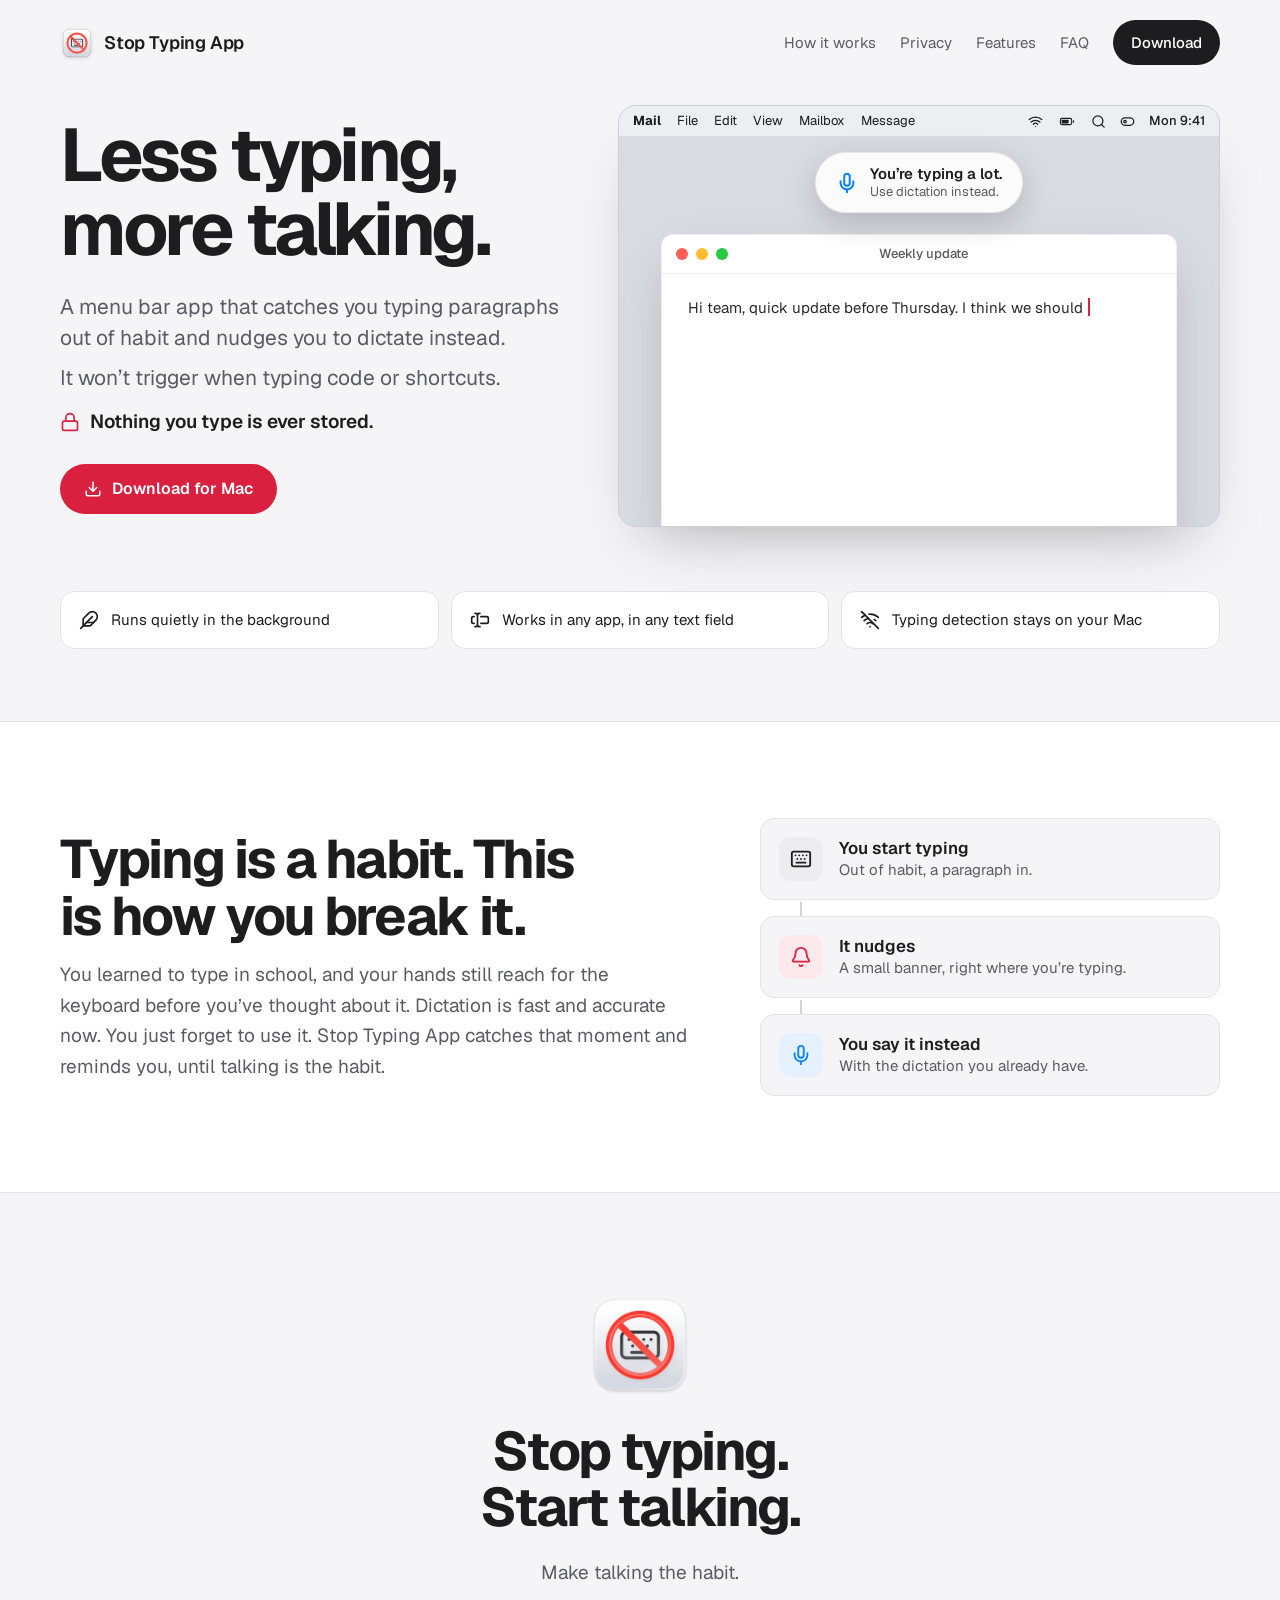
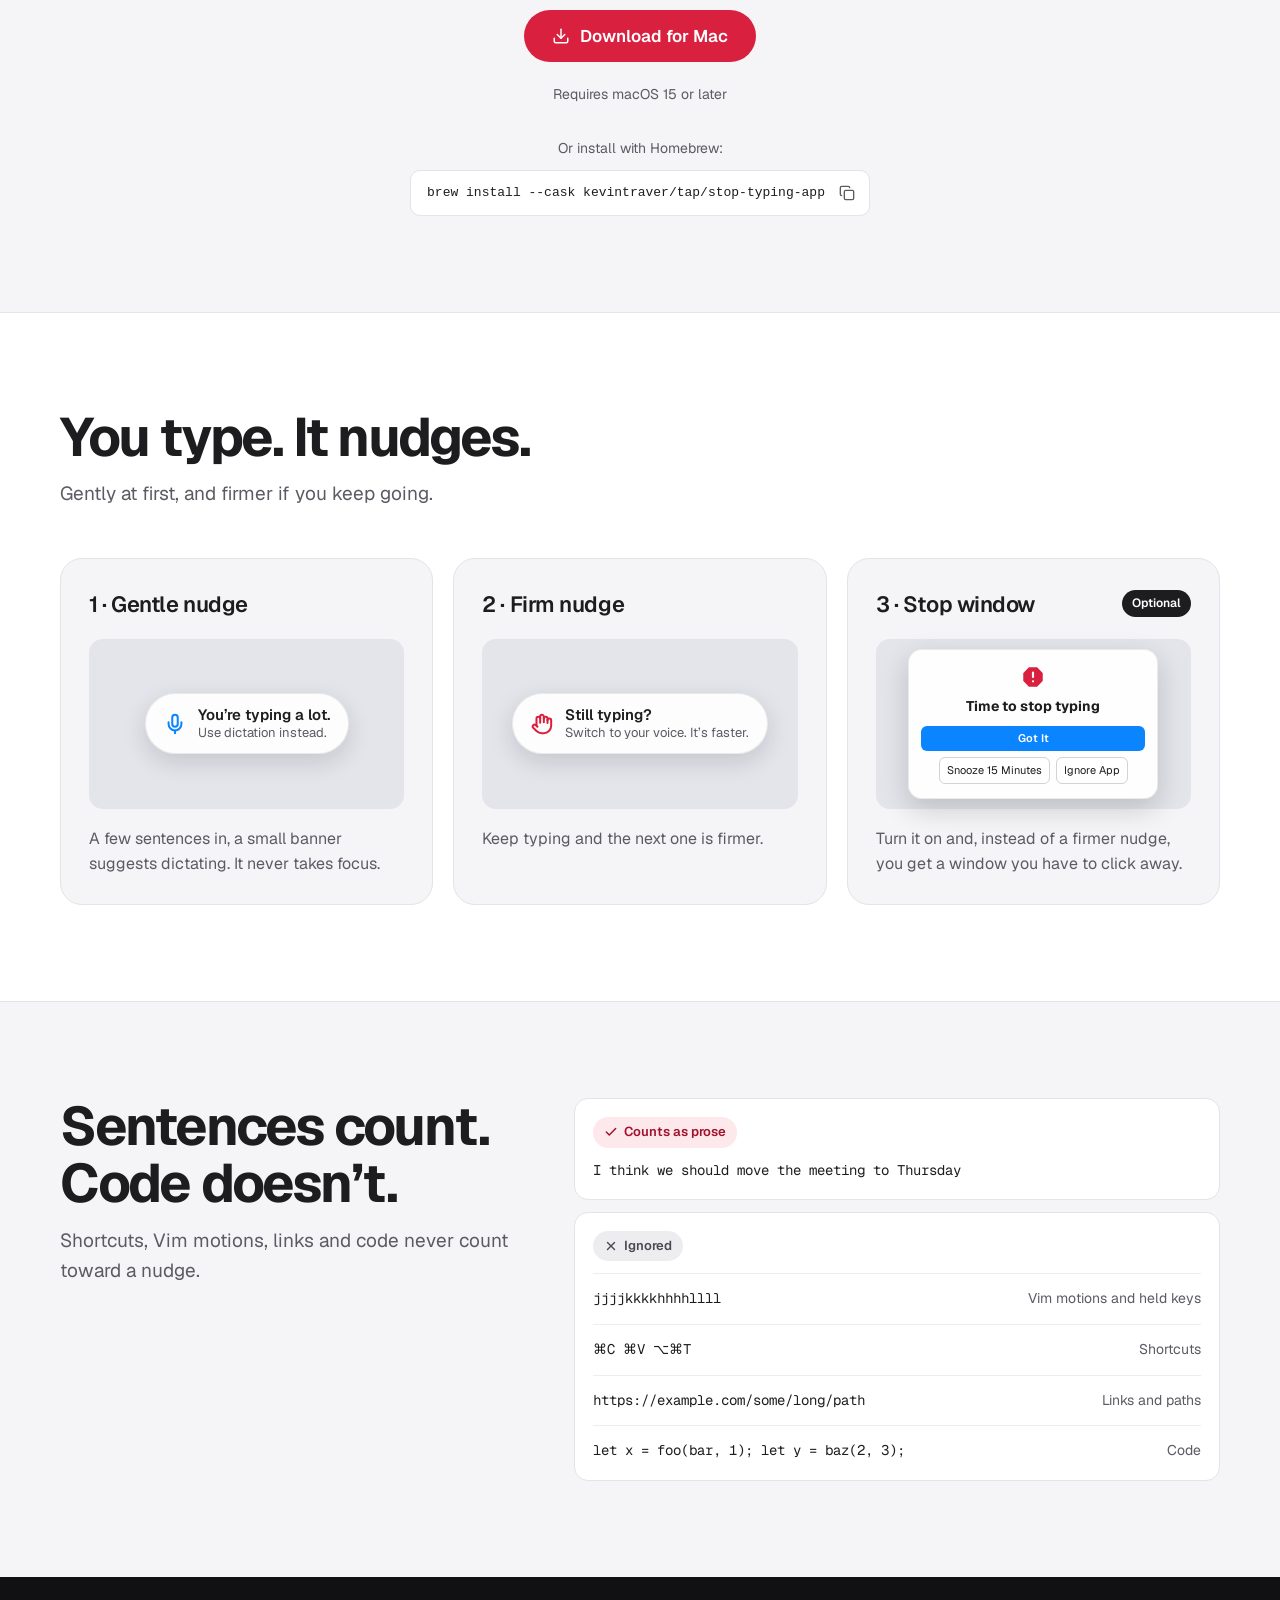
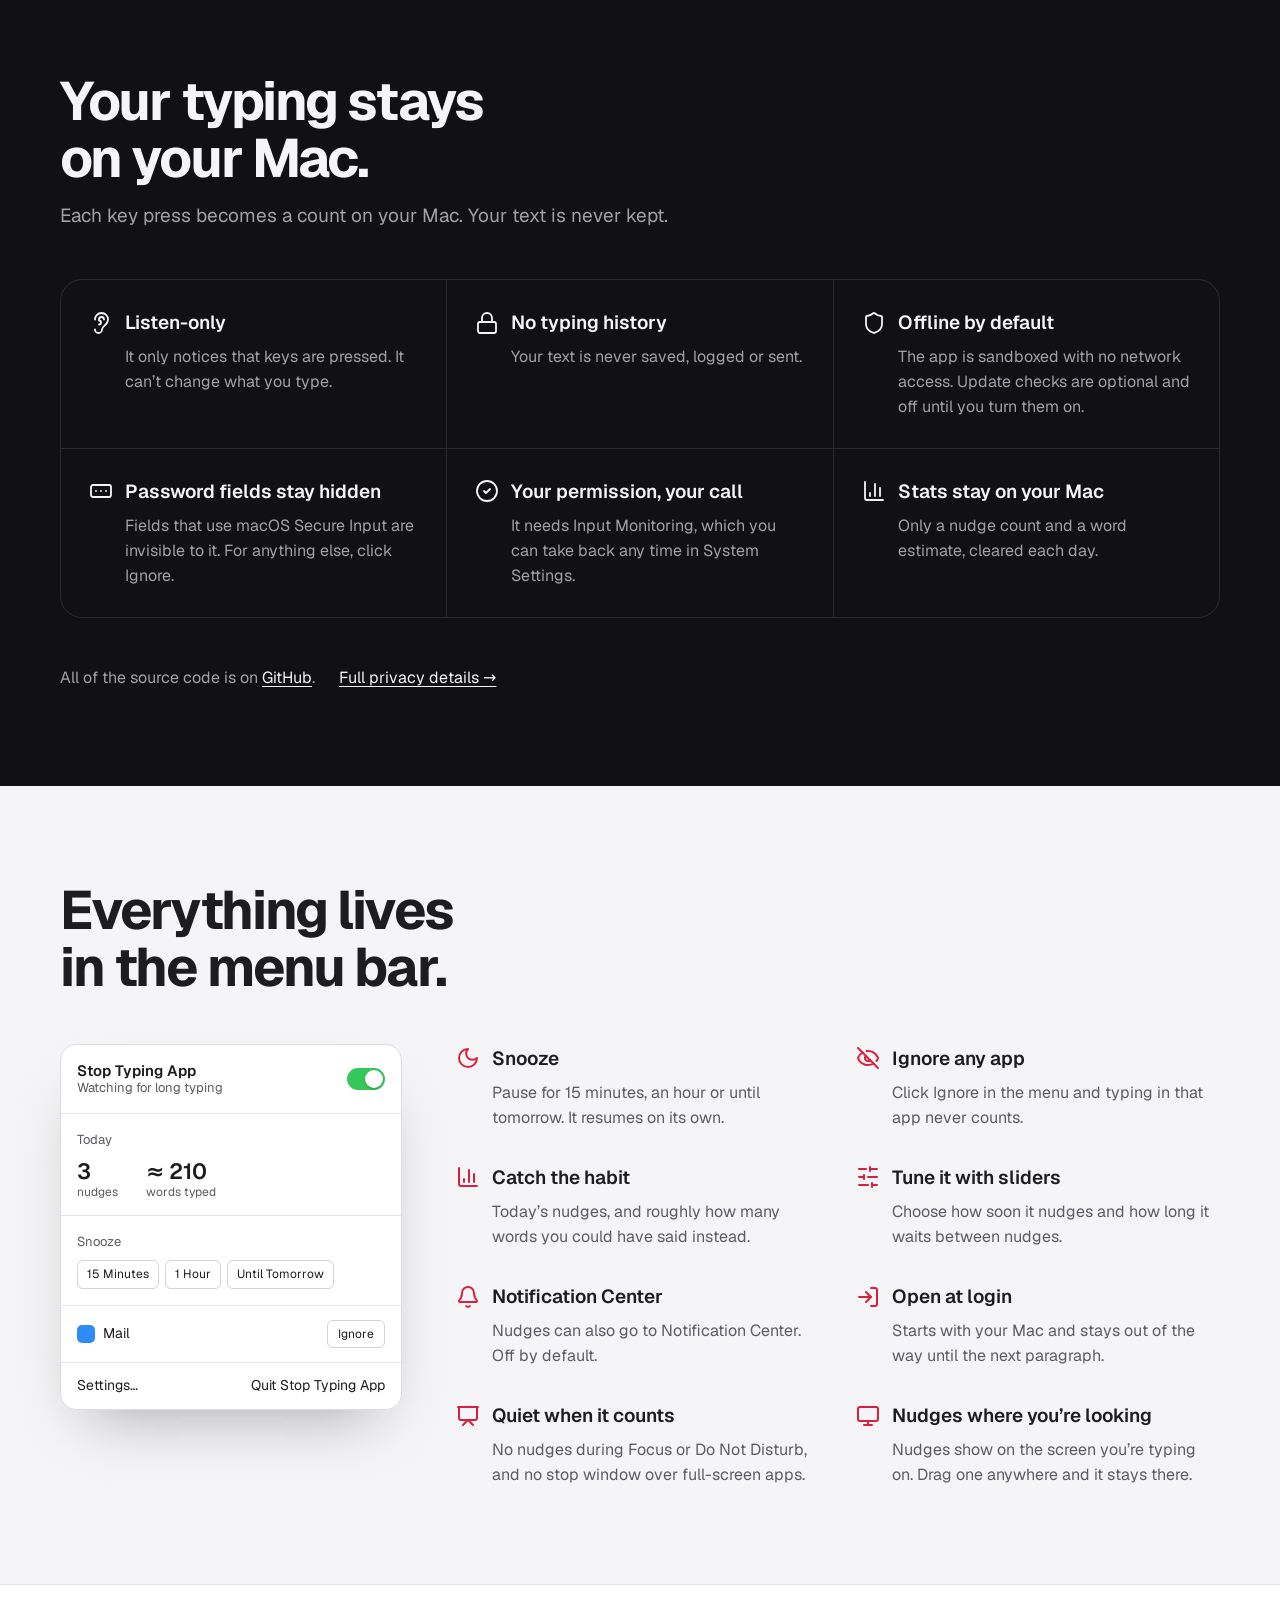
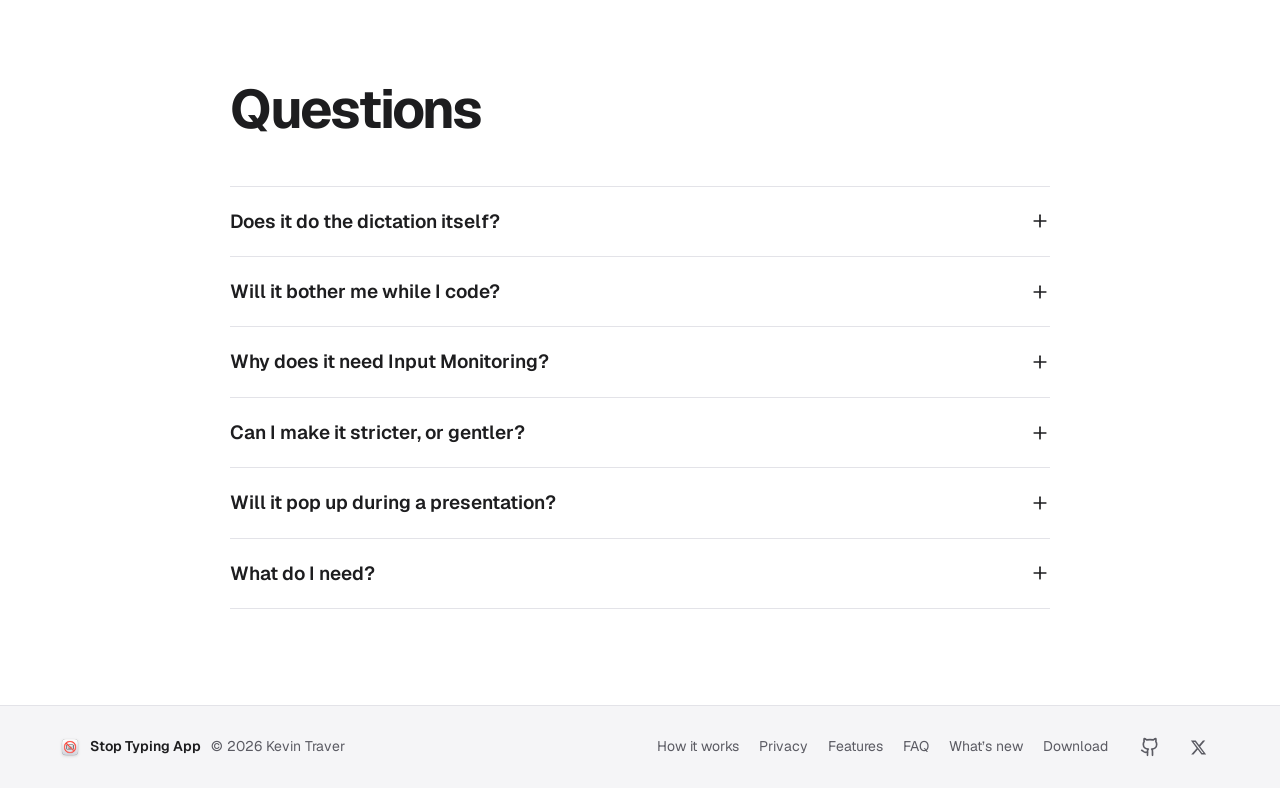
==== commit fde9f528: "Add a What's new page with every release's notes changelog.html is rendered from the app repo's docs" ====
--- a/index.html
+++ b/index.html
@@ -452,6 +452,7 @@
 <a href="/privacy.html" style="color: #5B5B63; padding: 12px 0">Privacy</a>
 <a href="#features" style="color: #5B5B63; padding: 12px 0">Features</a>
 <a href="#faq" style="color: #5B5B63; padding: 12px 0">FAQ</a>
+<a href="/changelog.html" style="color: #5B5B63; padding: 12px 0">What’s new</a>
 <a href="#download" style="color: #5B5B63; padding: 12px 0">Download</a>
 <span style="display: flex; align-items: center; gap: 4px">
 <a href="https://github.com/kevintraver/stop-typing-app" aria-label="Stop Typing App on GitHub" style="display: inline-flex; align-items: center; justify-content: center; width: 44px; height: 44px; color: #5B5B63"><svg aria-hidden="true" width="20" height="20" viewBox="0 0 24 24" fill="none" stroke="currentColor" stroke-width="2" stroke-linecap="round" stroke-linejoin="round"><path d="M15 22v-4a4.8 4.8 0 0 0-1-3.5c3 0 6-2 6-5.5.08-1.25-.27-2.48-1-3.5.28-1.15.28-2.35 0-3.5 0 0-1 0-3 1.5-2.64-.5-5.36-.5-8 0C6 2 5 2 5 2c-.3 1.15-.3 2.35 0 3.5A5.403 5.403 0 0 0 4 9c0 3.5 3 5.5 6 5.5-.39.49-.68 1.05-.85 1.65-.17.6-.22 1.23-.15 1.85v4"></path><path d="M9 18c-4.51 2-5-2-7-2"></path></svg></a>
